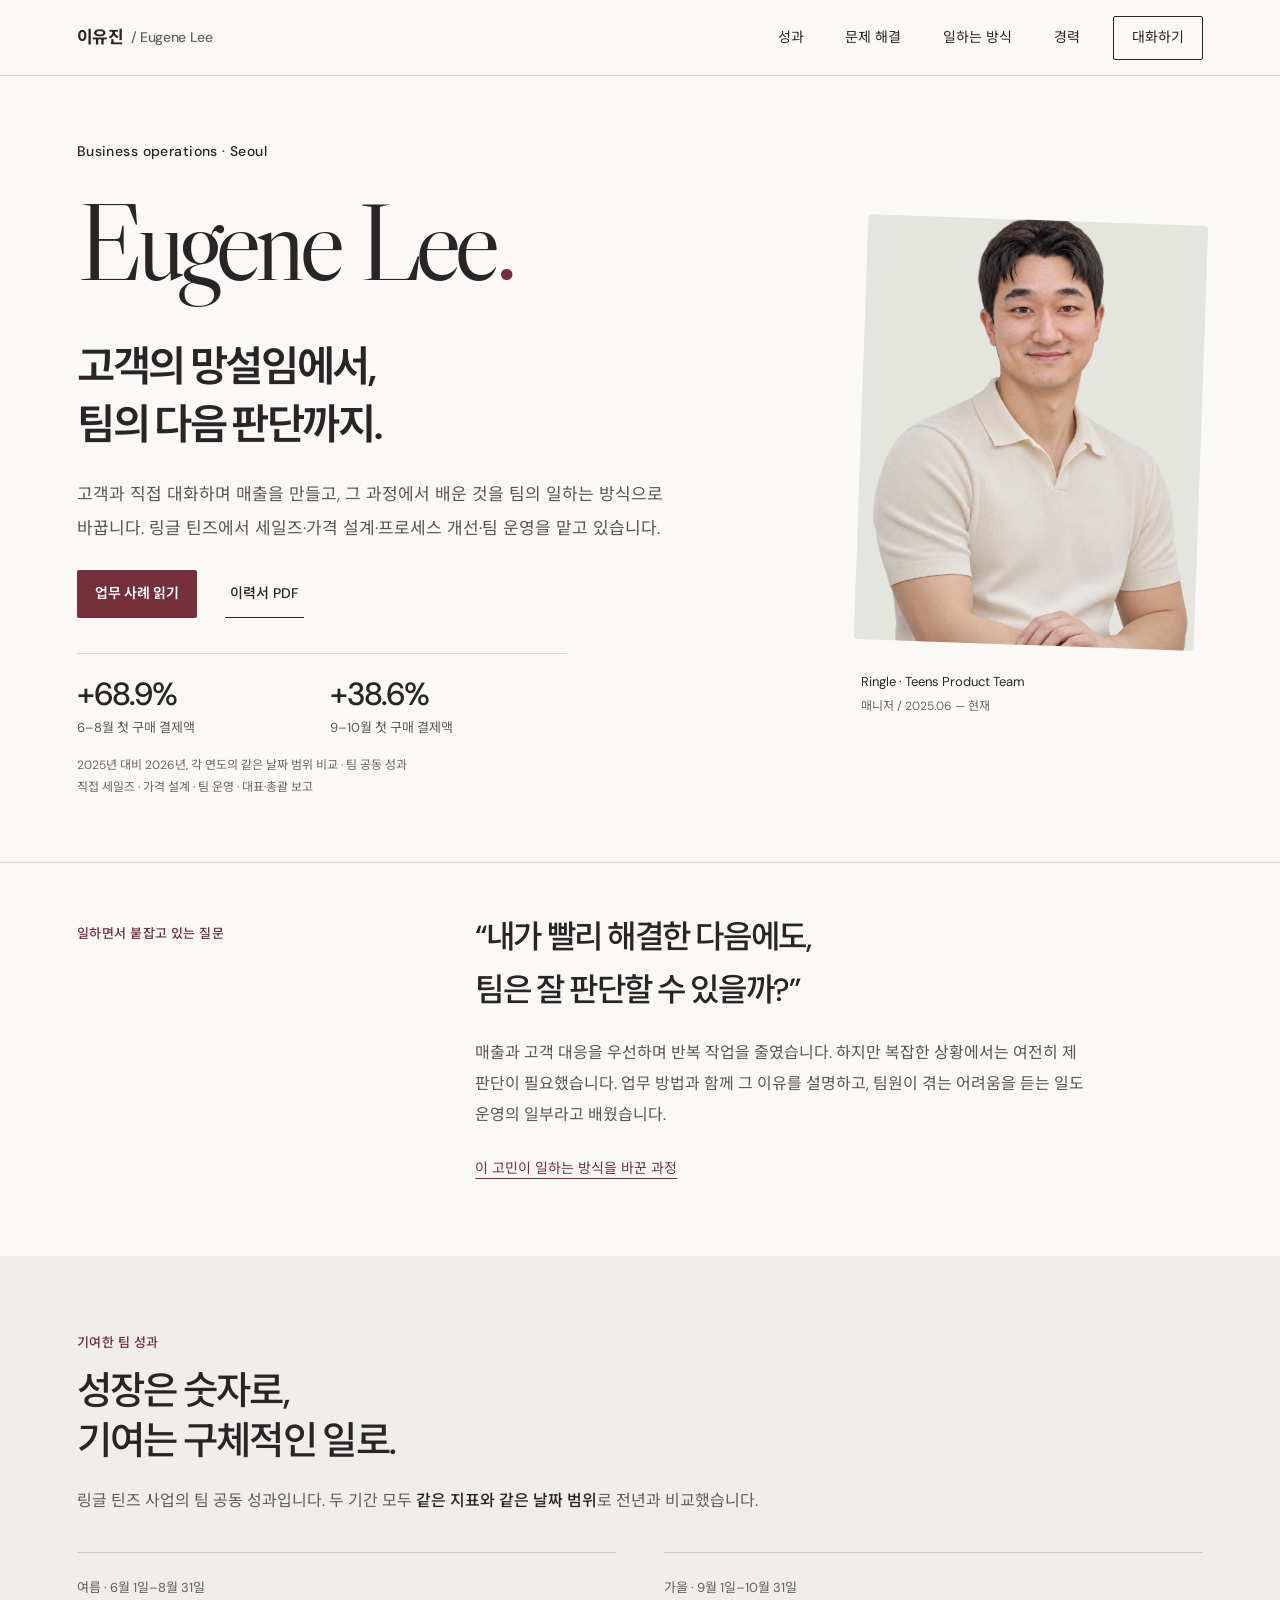
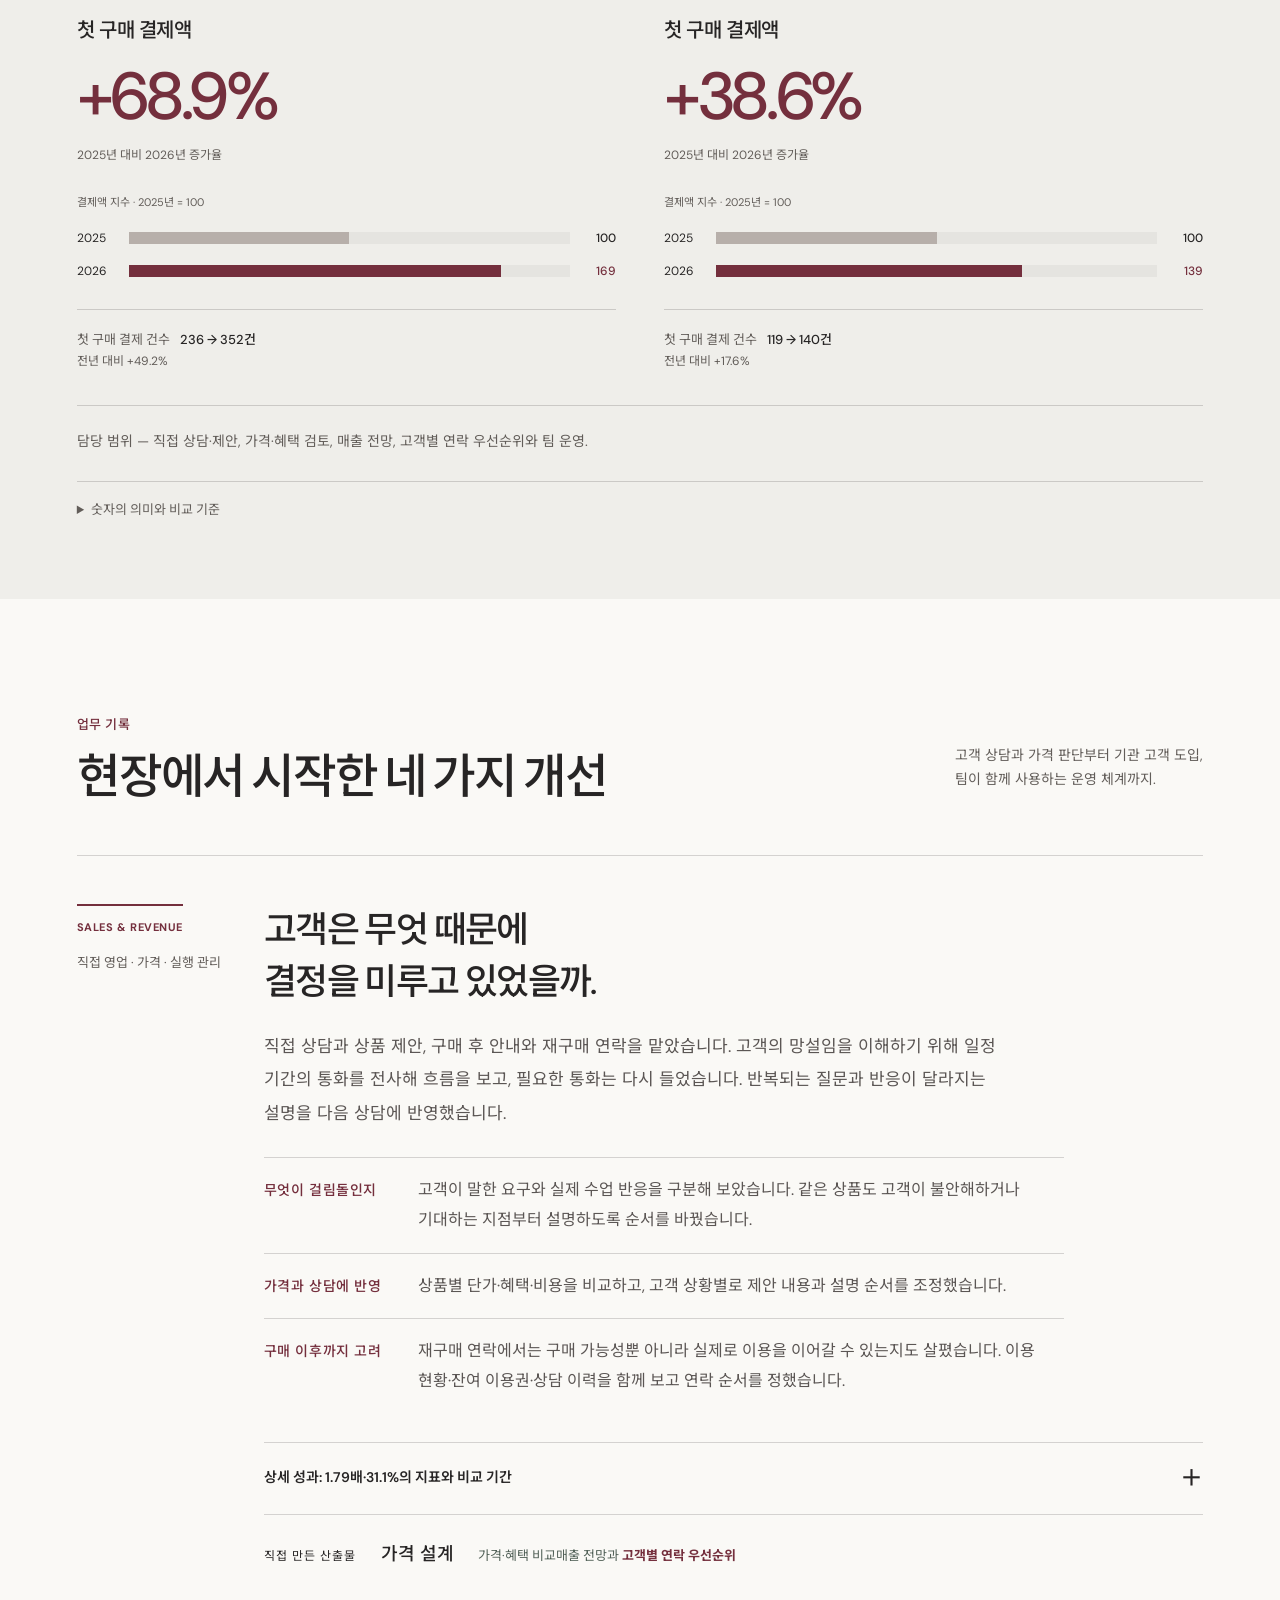
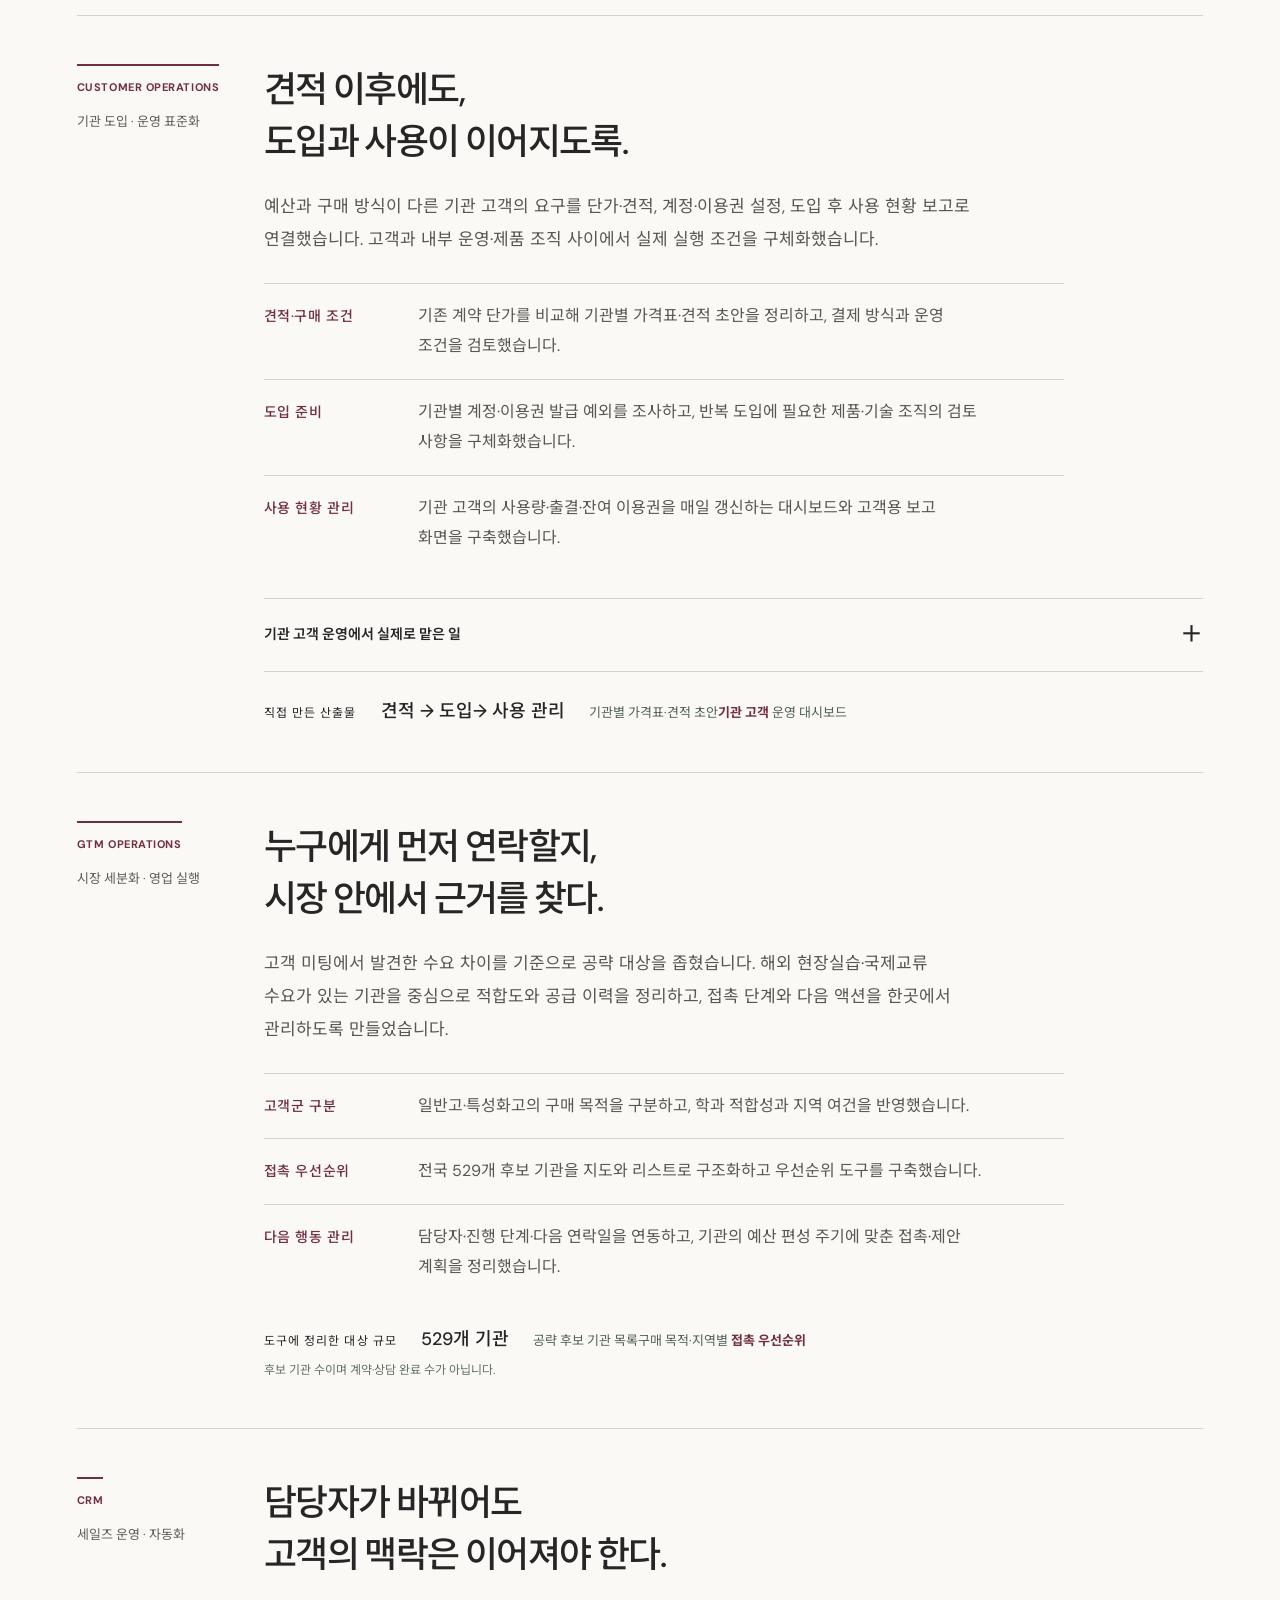
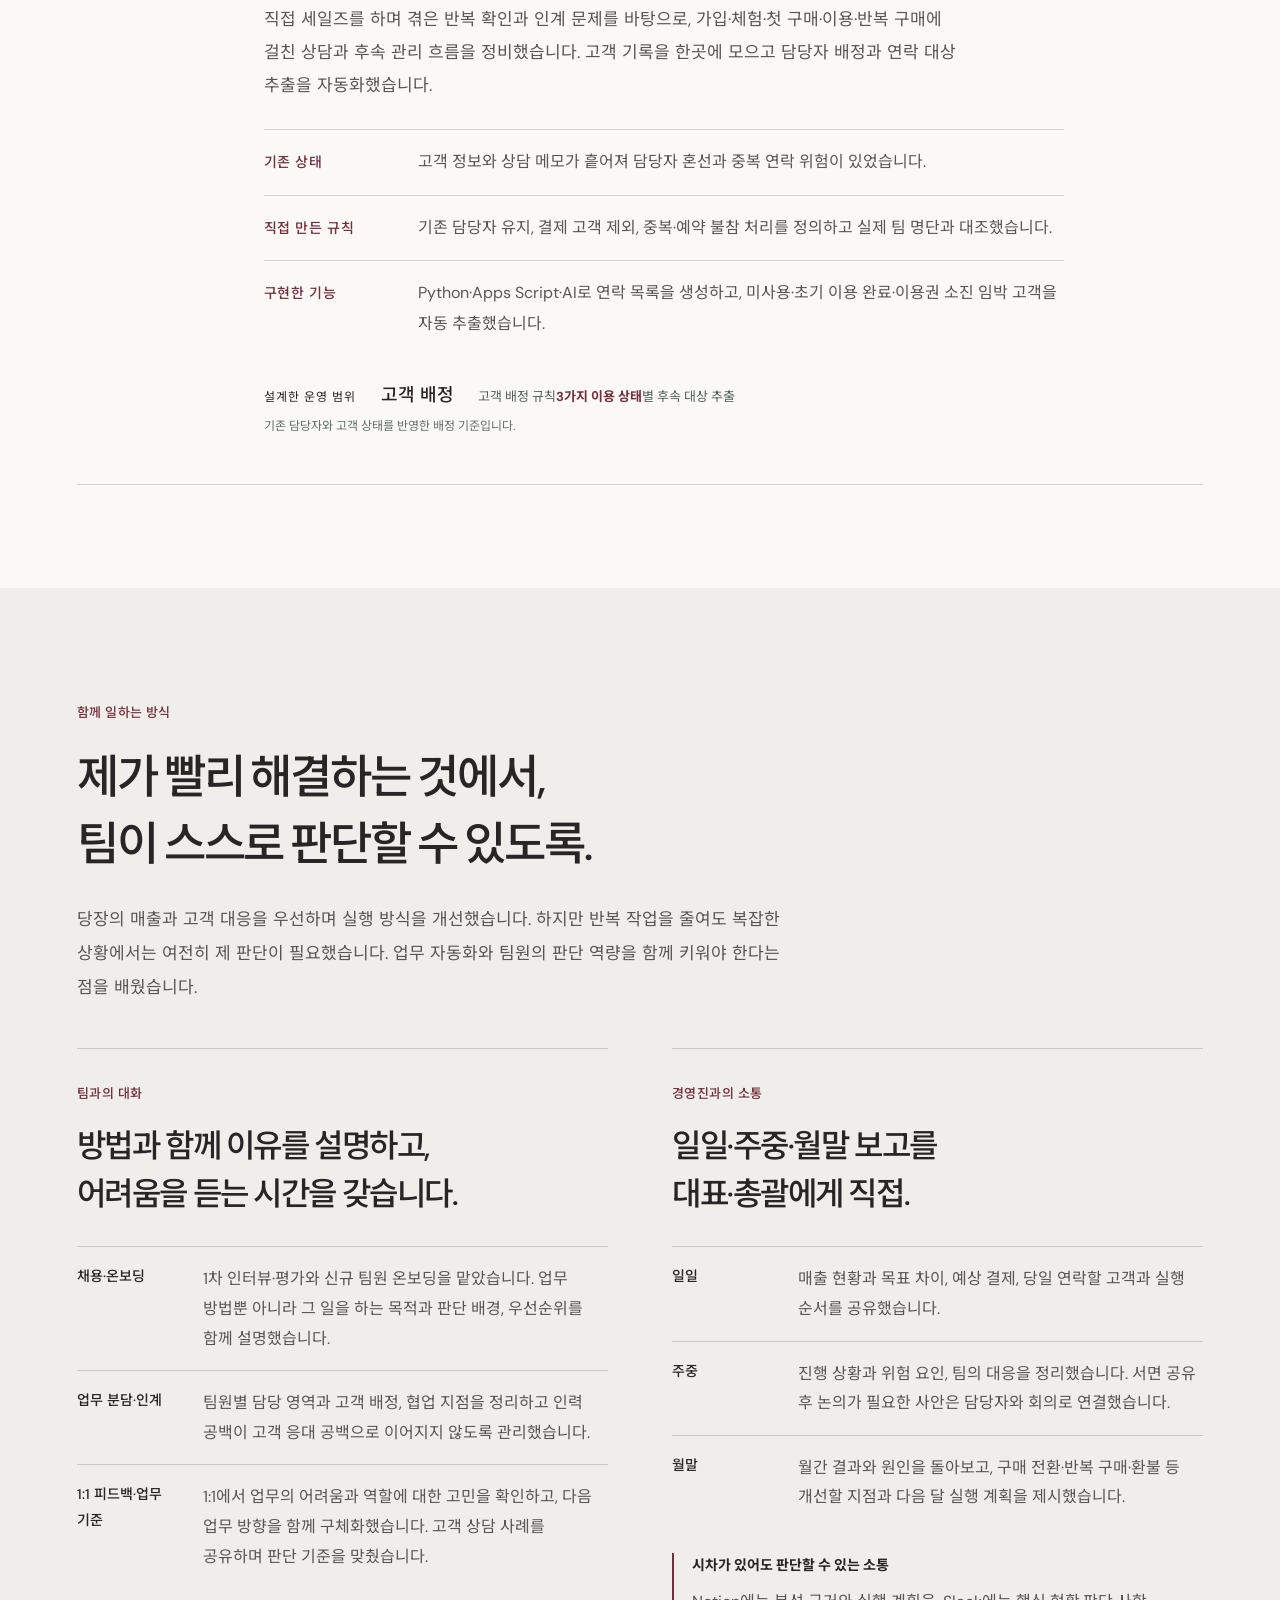
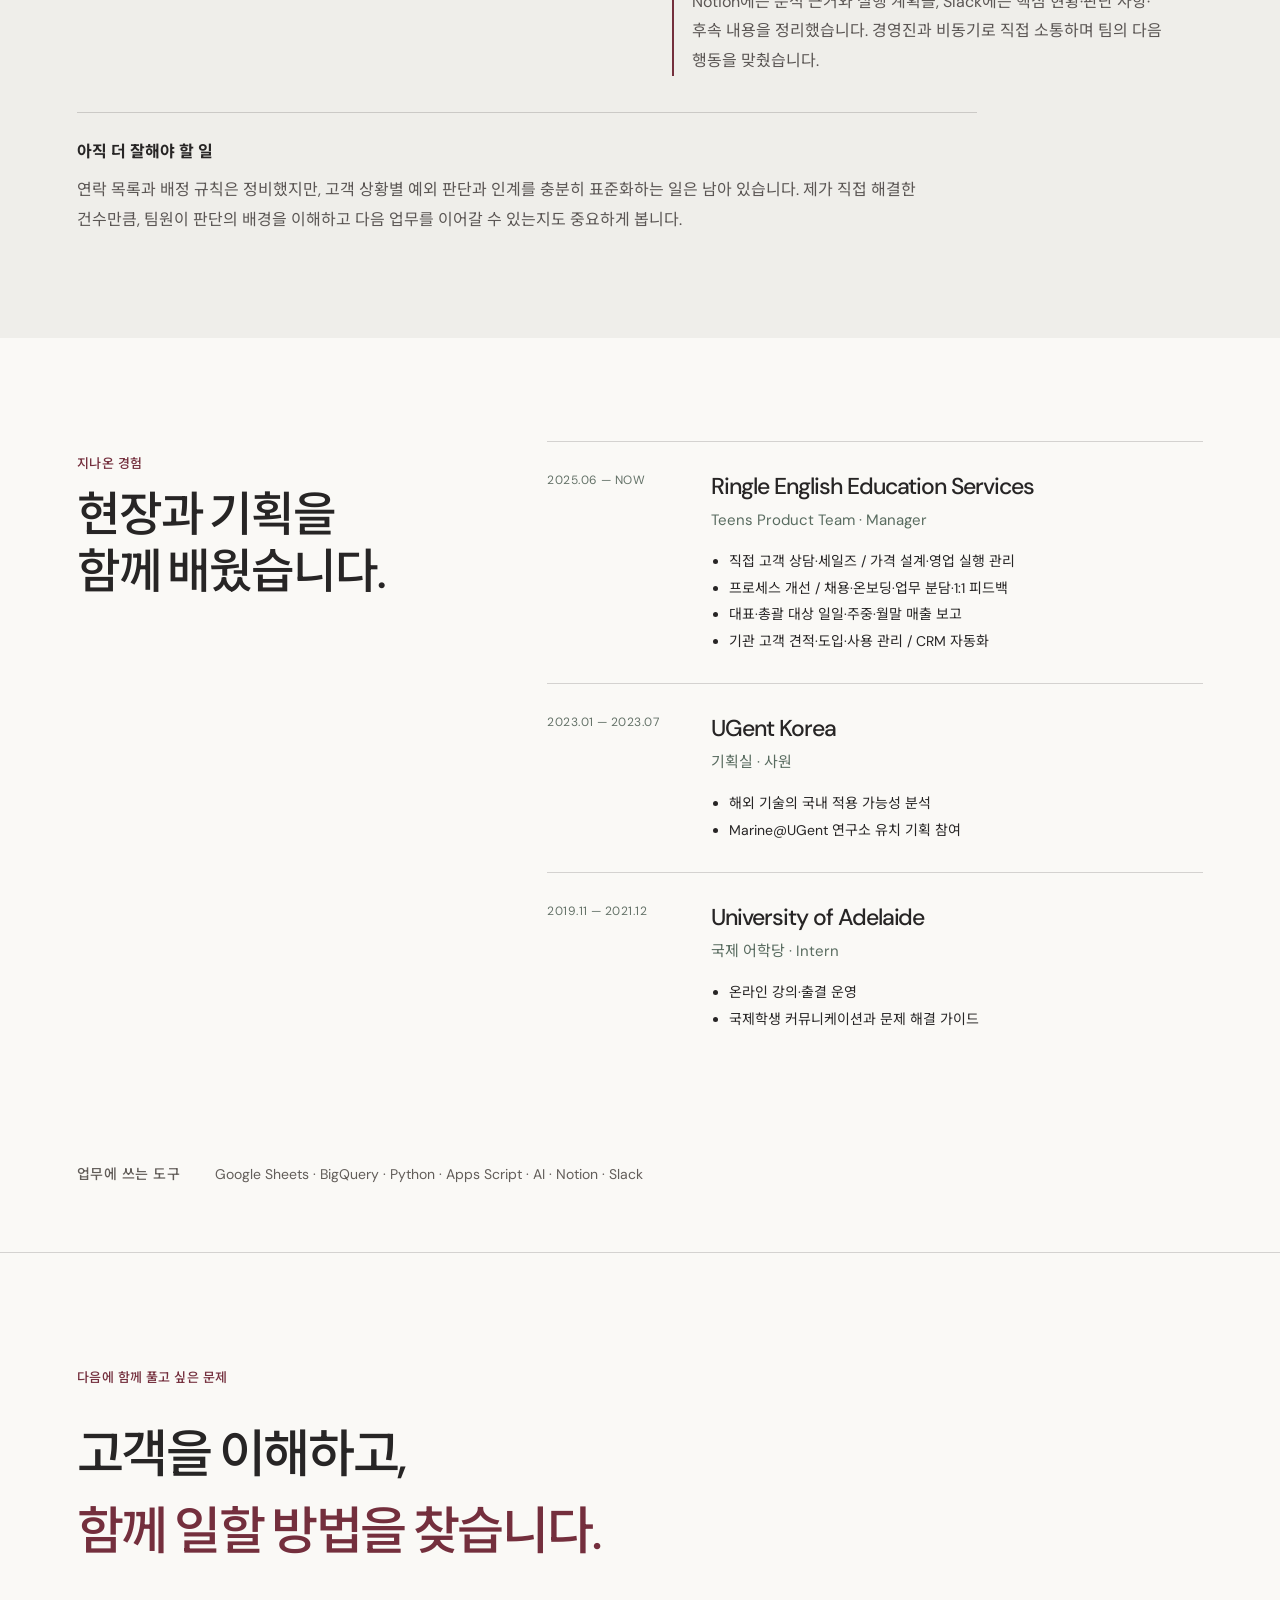
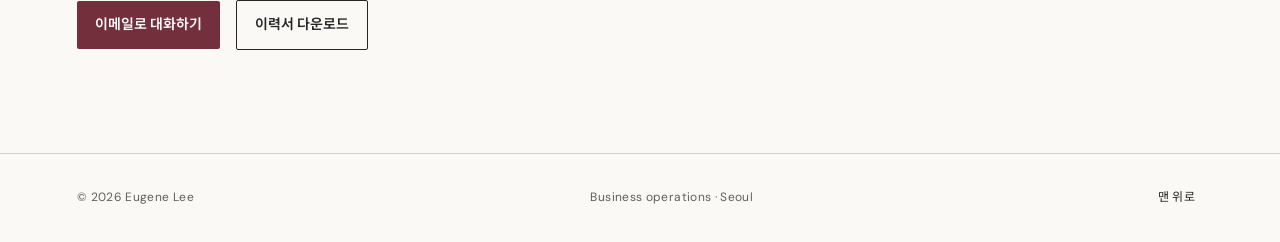
==== index.html @ 088fce21 "Publish Eugene Lee portfolio with editorial layout and verified career evidence" ====
<!doctype html>
<html lang="ko">
<head>
  <meta charset="utf-8">
  <meta name="viewport" content="width=device-width, initial-scale=1, viewport-fit=cover">
  <meta name="description" content="직접 세일즈부터 가격 설계, 프로세스 개선, 팀 운영, 경영진 보고까지 연결한 이유진의 Revenue & Business Operations 포트폴리오.">
  <meta name="theme-color" content="#faf9f6">
  <link rel="canonical" href="https://eugenelee-coder.github.io/">
  <link rel="icon" href="favicon.svg" type="image/svg+xml">
  <meta property="og:type" content="website">
  <meta property="og:title" content="이유진 — 고객의 망설임에서, 팀의 다음 판단까지">
  <meta property="og:description" content="직접 세일즈, 사업 운영, 팀의 판단 기준. 이유진의 성과와 일하는 방식을 기록합니다.">
  <meta property="og:url" content="https://eugenelee-coder.github.io/">
  <meta property="og:image" content="https://eugenelee-coder.github.io/assets/eugene-profile-casual.png">
  <meta name="twitter:card" content="summary_large_image">
  <title>이유진 | Revenue & Business Operations</title>
  <link rel="preconnect" href="https://fonts.googleapis.com">
  <link rel="preconnect" href="https://fonts.gstatic.com" crossorigin>
  <link href="https://fonts.googleapis.com/css2?family=DM+Sans:wght@400;500;600;700&family=Libre+Caslon+Display&family=Noto+Sans+KR:wght@400;500;600;700&display=swap" rel="stylesheet">
  <link rel="stylesheet" href="styles.css?v=8">
  <link rel="stylesheet" href="editorial.css?v=8">
</head>
<body>
  <a class="skip-link" href="#main-content">본문으로 바로가기</a>
  
  <header class="topbar">
    <div class="reading-progress" aria-hidden="true"></div>
    <a class="brand" href="#top" aria-label="처음으로">이유진 <span> / Eugene Lee</span></a>
    <button class="menu-toggle" type="button" aria-expanded="false" aria-controls="main-nav"><span>메뉴</span><span class="menu-icon" aria-hidden="true"></span></button>
    <nav id="main-nav" aria-label="주요 메뉴">
      <a href="#growth">성과</a>
      <a href="#work">문제 해결</a>
      <a href="#leadership">일하는 방식</a>
      <a href="#career">경력</a>
      <a class="nav-cta" href="#contact">대화하기</a>
    </nav>
  </header>

  <main id="main-content" tabindex="-1">
    <div id="top" aria-hidden="true"></div>
    <section class="hero reveal">
      <div class="hero-copy">
        <p class="eyebrow"><span></span> Business operations · Seoul</p>
        <p class="nameplate" aria-hidden="true">Eugene Lee<span>.</span></p>
        <h1>고객의 망설임에서,<br><em>팀의 다음 판단까지.</em></h1>
        <p class="hero-lede">고객과 직접 대화하며 매출을 만들고, 그 과정에서 배운 것을 팀의 일하는 방식으로 바꿉니다. 링글 틴즈에서 세일즈·가격 설계·프로세스 개선·팀 운영을 맡고 있습니다.</p>
        <div class="hero-actions">
          <a class="button primary" href="#work">업무 사례 읽기</a>
          <a class="button text" href="assets/Eugene-Lee-Revenue-Business-Operations.pdf?v=7" download>이력서 PDF</a>
        </div>
        <ul class="proof-strip" aria-label="전년 대비 팀의 첫 구매 결제액 증가율">
          <li><strong>+68.9%</strong><span>6–8월 첫 구매 결제액</span></li>
          <li><strong>+38.6%</strong><span>9–10월 첫 구매 결제액</span></li>
        </ul>
        <p class="growth-note">2025년 대비 2026년, 각 연도의 같은 날짜 범위 비교 · 팀 공동 성과<br>직접 세일즈 · 가격 설계 · 팀 운영 · 대표·총괄 보고</p>
      </div>
      <div class="portrait-wrap">
        <div class="portrait-field">
          
          <img src="assets/eugene-profile-casual.png" alt="아이보리 니트를 입고 편안하게 앉아 미소 짓는 이유진" width="1086" height="1448" decoding="async" fetchpriority="high">
        </div>
        <p class="portrait-label">Ringle · Teens Product Team<br><span>매니저 / 2025.06 — 현재</span></p>
        
      </div>
    </section>

    <section class="personal-note" aria-labelledby="note-title">
      <p class="section-kicker">일하면서 붙잡고 있는 질문</p>
      <div><h2 id="note-title">“내가 빨리 해결한 다음에도,<br>팀은 잘 판단할 수 있을까?”</h2>
      <p>매출과 고객 대응을 우선하며 반복 작업을 줄였습니다. 하지만 복잡한 상황에서는 여전히 제 판단이 필요했습니다. 업무 방법과 함께 그 이유를 설명하고, 팀원이 겪는 어려움을 듣는 일도 운영의 일부라고 배웠습니다.</p>
      <a href="#leadership">이 고민이 일하는 방식을 바꾼 과정</a></div>
    </section>

    <section id="growth" class="growth-band" aria-labelledby="growth-title">
      <div class="growth-content">
        <div class="growth-heading"><p class="section-kicker">기여한 팀 성과</p><h2 id="growth-title">성장은 숫자로,<br>기여는 구체적인 일로.</h2><p>링글 틴즈 사업의 팀 공동 성과입니다. 두 기간 모두 <b>같은 지표와 같은 날짜 범위</b>로 전년과 비교했습니다.</p></div>
        <div class="growth-comparisons">
          <article class="growth-panel" aria-labelledby="summer-title">
            <p class="period-label">여름 · 6월 1일–8월 31일</p><h3 id="summer-title">첫 구매 결제액</h3><strong class="growth-number">+68.9%</strong><p class="growth-context">2025년 대비 2026년 증가율</p>
            <figure class="comparison-chart" aria-label="첫 구매 결제액 비교. 2025년을 100으로 놓으면 2026년은 약 169입니다.">
              <figcaption>결제액 지수 · 2025년 = 100</figcaption>
              <div class="bar-row"><span>2025</span><div class="bar-track"><i style="--bar-size:50%"></i></div><b>100</b></div>
              <div class="bar-row current"><span>2026</span><div class="bar-track"><i style="--bar-size:84.4726%"></i></div><b>169</b></div>
            </figure>
            <p class="supporting-metric">첫 구매 결제 건수 <b>236 → 352건</b><span>전년 대비 +49.2%</span></p>
          </article>
          <article class="growth-panel" aria-labelledby="autumn-title">
            <p class="period-label">가을 · 9월 1일–10월 31일</p><h3 id="autumn-title">첫 구매 결제액</h3><strong class="growth-number">+38.6%</strong><p class="growth-context">2025년 대비 2026년 증가율</p>
            <figure class="comparison-chart" aria-label="첫 구매 결제액 비교. 2025년을 100으로 놓으면 2026년은 약 139입니다.">
              <figcaption>결제액 지수 · 2025년 = 100</figcaption>
              <div class="bar-row"><span>2025</span><div class="bar-track"><i style="--bar-size:50%"></i></div><b>100</b></div>
              <div class="bar-row current"><span>2026</span><div class="bar-track"><i style="--bar-size:69.3095%"></i></div><b>139</b></div>
            </figure>
            <p class="supporting-metric">첫 구매 결제 건수 <b>119 → 140건</b><span>전년 대비 +17.6%</span></p>
          </article>
        </div>
        <p class="contribution-caption">담당 범위 — 직접 상담·제안, 가격·혜택 검토, 매출 전망, 고객별 연락 우선순위와 팀 운영.</p>
        <details class="metric-basis"><summary>숫자의 의미와 비교 기준</summary><div class="basis-grid">
          <p><b>기간</b><br>여름: 2025.06.01–08.31과 2026.06.01–08.31, 각 92일.<br>가을: 2025.09.01–10.31과 2026.09.01–10.31, 각 61일. 두 해 모두 해당 날짜의 일별 기록을 합산했습니다.</p>
          <p><b>지표</b><br>첫 구매 결제액은 실적 시트의 ‘첫결제액’, 결제 건수는 ‘첫결제 건수’입니다. 결제액은 회계상 매출과 다르며, 건수는 고유 고객 수를 뜻하지 않습니다.</p>
          <p><b>계산과 표시</b><br>증가율 = (2026년 합계 ÷ 2025년 합계 − 1) × 100. 그래프는 각 기간의 2025년 결제액을 100으로 환산했습니다. 증가율은 소수점 첫째 자리, 지수는 정수로 반올림했습니다.</p>
          <p><b>출처와 기여 범위</b><br>2025·2026 성과시트의 일별 기록을 2026.11.17에 확인했습니다. 수치는 팀 공동 성과이며, 위 업무에 참여한 개인의 기여율이나 단독 인과 효과를 산출한 값은 아닙니다.</p>
        </div></details>
      </div>
    </section>

    <section id="work" class="case-section">
      <div class="section-head reveal">
        <div><p class="section-kicker">업무 기록</p><h2>현장에서 시작한 네 가지 개선</h2></div>
        <p>고객 상담과 가격 판단부터 기관 고객 도입,<br>팀이 함께 사용하는 운영 체계까지.</p>
      </div>

      <article class="case reveal" data-index="01">
        <div class="case-meta"><span>SALES & REVENUE</span><p>직접 영업 · 가격 · 실행 관리</p></div>
        <div class="case-body">
          <h3>고객은 무엇 때문에<br>결정을 미루고 있었을까.</h3>
          <p class="case-summary">직접 상담과 상품 제안, 구매 후 안내와 재구매 연락을 맡았습니다. 고객의 망설임을 이해하기 위해 일정 기간의 통화를 전사해 흐름을 보고, 필요한 통화는 다시 들었습니다. 반복되는 질문과 반응이 달라지는 설명을 다음 상담에 반영했습니다.</p>
          <div class="case-grid">
            <div><small>무엇이 걸림돌인지</small><p>고객이 말한 요구와 실제 수업 반응을 구분해 보았습니다. 같은 상품도 고객이 불안해하거나 기대하는 지점부터 설명하도록 순서를 바꿨습니다.</p></div>
            <div><small>가격과 상담에 반영</small><p>상품별 단가·혜택·비용을 비교하고, 고객 상황별로 제안 내용과 설명 순서를 조정했습니다.</p></div>
            <div><small>구매 이후까지 고려</small><p>재구매 연락에서는 구매 가능성뿐 아니라 실제로 이용을 이어갈 수 있는지도 살폈습니다. 이용 현황·잔여 이용권·상담 이력을 함께 보고 연락 순서를 정했습니다.</p></div>
          </div>
          <details class="case-detail sales-evidence" id="sales-detail"><summary>상세 성과: 1.79배·31.1%의 지표와 비교 기간 <span aria-hidden="true">＋</span></summary>
            <p class="detail-intro">위 대표 수치와 별개로, 당시 판매 일정을 따라 집계한 팀 성과입니다. 각각의 지표와 날짜를 구분해 읽어주세요.</p>
            <div class="detail-results">
              <article><p class="detail-label">첫 구매 결제액</p><strong class="detail-number">1.79배</strong><p class="detail-subtitle">전년 대비 +78.7%</p>
                <dl><div><dt>2025년</dt><dd>7월 1일–8월 31일</dd></div><div><dt>2026년</dt><dd>7월 3일–8월 31일</dd></div></dl>
                <p>2026년 7월 1–2일은 6월에 시작한 판매 기간에 포함되어, 이 비교에서는 제외했습니다.</p>
                <p class="personal-role"><b>제가 맡은 일</b>가격·상품 구성 검토, 고객 상담과 제안, 후속 연락, 매출 전망과 고객별 연락 우선순위 관리.</p>
              </article>
              <article><p class="detail-label">첫 구매 결제 건수</p><strong class="detail-number">+31.1%</strong><p class="detail-subtitle">61건 → 80건</p>
                <dl><div><dt>2025년</dt><dd>9월 1일–9월 30일</dd></div><div><dt>2026년</dt><dd>9월 1일–10월 1일</dd></div></dl>
                <p>2026년 9월에 시작한 판매 기간이 10월 1일까지 이어져, 그날의 첫 구매 16건을 포함했습니다.</p>
                <p class="personal-role"><b>제가 맡은 일</b>직접 상담·후속 연락, 고객별 구매 상황 확인, 상담 내용과 연락 순서 조정, 진행 상황 공유.</p>
              </article>
            </div>
            <p class="detail-note">1.79배는 전년 대비 약 78.7% 증가를 뜻합니다. 31.1%는 첫 구매 결제 건수의 증가율입니다. 두 수치 모두 팀 공동 성과이며, 개인의 단독 기여율을 뜻하지 않습니다.</p>
          </details>
        </div>
        <aside class="metric"><span>직접 만든 산출물</span><strong>가격 설계</strong><p>가격·혜택 비교<br>매출 전망과 <b>고객별 연락 우선순위</b></p></aside>
      </article>

      <article class="case reveal" data-index="02">
        <div class="case-meta"><span>CUSTOMER OPERATIONS</span><p>기관 도입 · 운영 표준화</p></div>
        <div class="case-body">
          <h3>견적 이후에도,<br>도입과 사용이 이어지도록.</h3>
          <p class="case-summary">예산과 구매 방식이 다른 기관 고객의 요구를 단가·견적, 계정·이용권 설정, 도입 후 사용 현황 보고로 연결했습니다. 고객과 내부 운영·제품 조직 사이에서 실제 실행 조건을 구체화했습니다.</p>
          <div class="case-grid">
            <div><small>견적·구매 조건</small><p>기존 계약 단가를 비교해 기관별 가격표·견적 초안을 정리하고, 결제 방식과 운영 조건을 검토했습니다.</p></div>
            <div><small>도입 준비</small><p>기관별 계정·이용권 발급 예외를 조사하고, 반복 도입에 필요한 제품·기술 조직의 검토 사항을 구체화했습니다.</p></div>
            <div><small>사용 현황 관리</small><p>기관 고객의 사용량·출결·잔여 이용권을 매일 갱신하는 대시보드와 고객용 보고 화면을 구축했습니다.</p></div>
          </div>
          <details class="case-detail"><summary>기관 고객 운영에서 실제로 맡은 일 <span aria-hidden="true">＋</span></summary>
            <ol class="lifecycle">
              <li><b>요구 발견</b><span>기관의 사용 목적·예산·일정 파악, 고객군별 제안 방향 구체화</span></li>
              <li><b>견적·조건 설계</b><span>인원과 사용량을 반영한 단가표·견적안, 구매 방식과 운영 조건 검토</span></li>
              <li><b>도입 준비</b><span>계정·이용권 발급 예외 조사, 제품·기술 조직과 검토할 요청사항 정리</span></li>
              <li><b>사용 현황 관리</b><span>사용량·출결·잔여 이용권 추적, 담당자용 보고 대시보드 구축</span></li>
              <li><b>확장 준비</b><span>과거 추가 구매 사례와 운영 리포트를 다음 제안의 기준으로 정리</span></li>
            </ol>
            <p class="detail-note">교육기관 대상 B2G 운영 경험입니다. 구매 담당자·실제 사용자·내부 운영 및 제품 조직이 필요한 정보를 각각 확인할 수 있도록 정리했습니다.</p>
          </details>
        </div>
        <aside class="metric"><span>직접 만든 산출물</span><strong>견적 → 도입<br>→ 사용 관리</strong><p>기관별 가격표·견적 초안<br><b>기관 고객</b> 운영 대시보드</p></aside>
      </article>

      <article class="case reveal" data-index="03">
        <div class="case-meta"><span>GTM OPERATIONS</span><p>시장 세분화 · 영업 실행</p></div>
        <div class="case-body">
          <h3>누구에게 먼저 연락할지,<br>시장 안에서 근거를 찾다.</h3>
          <p class="case-summary">고객 미팅에서 발견한 수요 차이를 기준으로 공략 대상을 좁혔습니다. 해외 현장실습·국제교류 수요가 있는 기관을 중심으로 적합도와 공급 이력을 정리하고, 접촉 단계와 다음 액션을 한곳에서 관리하도록 만들었습니다.</p>
          <div class="case-grid">
            <div><small>고객군 구분</small><p>일반고·특성화고의 구매 목적을 구분하고, 학과 적합성과 지역 여건을 반영했습니다.</p></div>
            <div><small>접촉 우선순위</small><p>전국 529개 후보 기관을 지도와 리스트로 구조화하고 우선순위 도구를 구축했습니다.</p></div>
            <div><small>다음 행동 관리</small><p>담당자·진행 단계·다음 연락일을 연동하고, 기관의 예산 편성 주기에 맞춘 접촉·제안 계획을 정리했습니다.</p></div>
          </div>
        </div>
        <aside class="metric"><span>도구에 정리한 대상 규모</span><strong>529개 기관</strong><p>공략 후보 기관 목록<br>구매 목적·지역별 <b>접촉 우선순위</b></p><small>후보 기관 수이며 계약·상담 완료 수가 아닙니다.</small></aside>
      </article>

      <article class="case reveal" data-index="04">
        <div class="case-meta"><span>CRM</span><p>세일즈 운영 · 자동화</p></div>
        <div class="case-body">
          <h3>담당자가 바뀌어도<br>고객의 맥락은 이어져야 한다.</h3>
          <p class="case-summary">직접 세일즈를 하며 겪은 반복 확인과 인계 문제를 바탕으로, 가입·체험·첫 구매·이용·반복 구매에 걸친 상담과 후속 관리 흐름을 정비했습니다. 고객 기록을 한곳에 모으고 담당자 배정과 연락 대상 추출을 자동화했습니다.</p>
          <div class="case-grid">
            <div><small>기존 상태</small><p>고객 정보와 상담 메모가 흩어져 담당자 혼선과 중복 연락 위험이 있었습니다.</p></div>
            <div><small>직접 만든 규칙</small><p>기존 담당자 유지, 결제 고객 제외, 중복·예약 불참 처리를 정의하고 실제 팀 명단과 대조했습니다.</p></div>
            <div><small>구현한 기능</small><p>Python·Apps Script·AI로 연락 목록을 생성하고, 미사용·초기 이용 완료·이용권 소진 임박 고객을 자동 추출했습니다.</p></div>
          </div>
        </div>
        <aside class="metric"><span>설계한 운영 범위</span><strong>고객 배정</strong><p>고객 배정 규칙<br><b>3가지 이용 상태</b>별 후속 대상 추출</p><small>기존 담당자와 고객 상태를 반영한 배정 기준입니다.</small></aside>
      </article>
    </section>

    <section id="leadership" class="leadership reveal" aria-labelledby="leadership-title">
      <div class="leadership-inner">
        <p class="section-kicker">함께 일하는 방식</p>
        <h2 id="leadership-title">제가 빨리 해결하는 것에서,<br>팀이 스스로 판단할 수 있도록.</h2>
        <p class="leadership-lede">당장의 매출과 고객 대응을 우선하며 실행 방식을 개선했습니다. 하지만 반복 작업을 줄여도 복잡한 상황에서는 여전히 제 판단이 필요했습니다. 업무 자동화와 팀원의 판단 역량을 함께 키워야 한다는 점을 배웠습니다.</p>
        <div class="leadership-grid">
          <article><p class="section-kicker">팀과의 대화</p><h3>방법과 함께 이유를 설명하고,<br>어려움을 듣는 시간을 갖습니다.</h3>
            <ul><li><b>채용·온보딩</b><span>1차 인터뷰·평가와 신규 팀원 온보딩을 맡았습니다. 업무 방법뿐 아니라 그 일을 하는 목적과 판단 배경, 우선순위를 함께 설명했습니다.</span></li><li><b>업무 분담·인계</b><span>팀원별 담당 영역과 고객 배정, 협업 지점을 정리하고 인력 공백이 고객 응대 공백으로 이어지지 않도록 관리했습니다.</span></li><li><b>1:1 피드백·업무 기준</b><span>1:1에서 업무의 어려움과 역할에 대한 고민을 확인하고, 다음 업무 방향을 함께 구체화했습니다. 고객 상담 사례를 공유하며 판단 기준을 맞췄습니다.</span></li></ul>
          </article>
          <article><p class="section-kicker">경영진과의 소통</p><h3>일일·주중·월말 보고를<br>대표·총괄에게 직접.</h3>
            <ul><li><b>일일</b><span>매출 현황과 목표 차이, 예상 결제, 당일 연락할 고객과 실행 순서를 공유했습니다.</span></li><li><b>주중</b><span>진행 상황과 위험 요인, 팀의 대응을 정리했습니다. 서면 공유 후 논의가 필요한 사안은 담당자와 회의로 연결했습니다.</span></li><li><b>월말</b><span>월간 결과와 원인을 돌아보고, 구매 전환·반복 구매·환불 등 개선할 지점과 다음 달 실행 계획을 제시했습니다.</span></li></ul>
            <p class="async-note"><b>시차가 있어도 판단할 수 있는 소통</b>Notion에는 분석 근거와 실행 계획을, Slack에는 핵심 현황·판단 사항·후속 내용을 정리했습니다. 경영진과 비동기로 직접 소통하며 팀의 다음 행동을 맞췄습니다.</p>
          </article>
        </div>
        <p class="reflection-note"><b>아직 더 잘해야 할 일</b>연락 목록과 배정 규칙은 정비했지만, 고객 상황별 예외 판단과 인계를 충분히 표준화하는 일은 남아 있습니다. 제가 직접 해결한 건수만큼, 팀원이 판단의 배경을 이해하고 다음 업무를 이어갈 수 있는지도 중요하게 봅니다.</p>
      </div>
    </section>

    <section id="career" class="career reveal">
      <div class="career-title"><p class="section-kicker">지나온 경험</p><h2>현장과 기획을<br>함께 배웠습니다.</h2></div>
      <div class="timeline">
        <article><time>2025.06 — NOW</time><div><h3>Ringle English Education Services</h3><p>Teens Product Team · Manager</p><ul><li>직접 고객 상담·세일즈 / 가격 설계·영업 실행 관리</li><li>프로세스 개선 / 채용·온보딩·업무 분담·1:1 피드백</li><li>대표·총괄 대상 일일·주중·월말 매출 보고</li><li>기관 고객 견적·도입·사용 관리 / CRM 자동화</li></ul></div></article>
        <article><time>2023.01 — 2023.07</time><div><h3>UGent Korea</h3><p>기획실 · 사원</p><ul><li>해외 기술의 국내 적용 가능성 분석</li><li>Marine@UGent 연구소 유치 기획 참여</li></ul></div></article>
        <article><time>2019.11 — 2021.12</time><div><h3>University of Adelaide</h3><p>국제 어학당 · Intern</p><ul><li>온라인 강의·출결 운영</li><li>국제학생 커뮤니케이션과 문제 해결 가이드</li></ul></div></article>
      </div>
    </section>

    <section class="tools-note"><p class="section-kicker">업무에 쓰는 도구</p><p>Google Sheets · BigQuery · Python · Apps Script · AI · Notion · Slack</p></section>

    <section id="contact" class="contact reveal">
      <p class="section-kicker">다음에 함께 풀고 싶은 문제</p>
      <h2>고객을 이해하고,<br><em>함께 일할 방법을 찾습니다.</em></h2>
      <div class="contact-actions"><a class="button light" href="mailto:zrayonk@gmail.com">이메일로 대화하기</a><a class="button outline" href="assets/Eugene-Lee-Revenue-Business-Operations.pdf?v=7" download>이력서 다운로드</a></div>
    </section>
  </main>

  <footer><span>© 2026 Eugene Lee</span><span>Business operations · Seoul</span><a href="#top">맨 위로</a></footer>
  <script src="script.js?v=8"></script>
</body>
</html>
---- styles.css ----
:root {
  --ink:#152820; --green:#173e31; --lime:#d6f85f; --paper:#f4f1e8;
  --sand:#e8e2d4; --orange:#d44c2f; --line:rgba(21,40,32,.18);
  --sans:"DM Sans","Noto Sans KR",-apple-system,BlinkMacSystemFont,"Apple SD Gothic Neo","Malgun Gothic",sans-serif;
  --gutter:clamp(20px,5vw,84px); --header:76px; --section:clamp(64px,8vw,120px);
}
*,*::before,*::after{box-sizing:border-box}
html{scroll-behavior:smooth;scroll-padding-top:calc(var(--header) + 22px);-webkit-text-size-adjust:100%;text-size-adjust:100%}
body{margin:0;background:var(--paper);color:var(--ink);font-family:var(--sans);line-height:1.7;overflow-wrap:break-word}
button,a,summary{-webkit-tap-highlight-color:transparent;touch-action:manipulation}
button{font:inherit;color:inherit;cursor:pointer}
a{color:inherit}button,a,summary{outline-offset:5px}
:focus-visible{outline:2px solid currentColor}
img{display:block;max-width:100%;height:auto}
h1,h2,h3,blockquote{letter-spacing:-.045em;word-break:keep-all;overflow-wrap:anywhere}
p,li{word-break:keep-all;overflow-wrap:anywhere}
main:focus{outline:none}main>*{min-width:0}
.skip-link{position:fixed;top:8px;left:12px;padding:12px 20px;z-index:100;background:var(--ink);color:#fff;transform:translateY(-150%)}
.skip-link:focus{transform:none}
.noise{position:fixed;inset:0;pointer-events:none;z-index:10;opacity:.06;background-image:url("data:image/svg+xml,%3Csvg viewBox='0 0 160 160' xmlns='http://www.w3.org/2000/svg'%3E%3Cfilter id='n'%3E%3CfeTurbulence type='fractalNoise' baseFrequency='.8' numOctaves='2' stitchTiles='stitch'/%3E%3C/filter%3E%3Crect width='100%25' height='100%25' filter='url(%23n)' opacity='.15'/%3E%3C/svg%3E")}
.topbar{position:sticky;top:0;z-index:30;min-height:var(--header);padding:10px max(var(--gutter),env(safe-area-inset-right)) 10px max(var(--gutter),env(safe-area-inset-left));display:flex;align-items:center;justify-content:space-between;gap:20px;background:var(--paper);border-bottom:1px solid var(--line)}
.reading-progress{position:absolute;bottom:-1px;left:0;right:0;height:2px;background:var(--green);transform:scaleX(0);transform-origin:left;pointer-events:none}
.brand{display:inline-flex;align-items:center;min-height:44px;gap:7px;font-weight:700;letter-spacing:.07em;text-decoration:none;white-space:nowrap}
.brand span{color:#67776d;font-weight:500}
.topbar nav{display:flex;gap:clamp(8px,2vw,28px);align-items:center}
.topbar nav a{min-height:44px;display:flex;align-items:center;padding:8px;font-size:14px;text-decoration:none;white-space:nowrap;border-radius:4px}
.topbar nav a[aria-current="location"]{text-decoration:underline;text-underline-offset:6px}
.topbar nav .nav-cta{border:1px solid var(--ink);border-radius:999px;padding:8px 18px}
.menu-toggle{display:none}
.hero{display:grid;grid-template-columns:minmax(0,1.2fr) minmax(0,.85fr);gap:clamp(32px,5vw,76px);padding:clamp(42px,6vw,80px) var(--gutter) 0;align-items:end;max-width:1600px;margin:auto}
.hero-copy{padding-bottom:44px;min-width:0}.eyebrow,.section-kicker{font-size:12px;font-weight:700;letter-spacing:.14em;line-height:1.6}
.eyebrow{display:flex;align-items:center;gap:10px}.eyebrow>span{width:24px;height:2px;background:var(--orange);flex:none}
h1{font-size:clamp(38px,4.4vw,70px);line-height:1.16;margin:24px 0 28px;font-weight:700}
h1 em,.contact em{font-style:normal;color:var(--green);position:relative;z-index:1}
h1 em:after{content:"";position:absolute;left:-.02em;right:-.02em;bottom:.03em;height:.16em;background:var(--lime);z-index:-1}
.hero-lede{font-size:clamp(16px,1.4vw,21px);max-width:42em;color:#4f5d56;line-height:1.85}
.hero-actions,.contact-actions{display:flex;gap:16px;align-items:center;margin-top:30px;flex-wrap:wrap}
.button{display:inline-flex;align-items:center;justify-content:space-between;gap:24px;min-height:50px;padding:13px 20px;border-radius:4px;text-decoration:none;font-weight:600;font-size:15px;transition:transform .2s,background-color .2s,box-shadow .2s}
.button span{transition:transform .2s}.button:active{transform:scale(.98)}
.button.primary{background:var(--ink);color:#fff}.button.text{border-bottom:1px solid var(--ink);border-radius:0;padding-inline:5px}
.proof-strip{list-style:none;margin:38px 0 0;padding:23px 0 0;border-top:1px solid var(--line);display:grid;grid-template-columns:repeat(2,minmax(0,1fr));gap:16px}
.proof-strip li{display:flex;flex-direction:column;gap:4px;min-width:0}.proof-strip strong{font-size:clamp(24px,2.2vw,34px);line-height:1.25;letter-spacing:-.035em;white-space:nowrap}.proof-strip span{font-size:12px;line-height:1.6;color:#57665c}
.growth-note{font-size:12px;color:#637167;line-height:1.8;margin:16px 0 0}
.portrait-wrap{width:100%;max-width:530px;position:relative;justify-self:center;min-width:0}
.portrait-field{position:relative;width:100%;padding-top:130%;background:#dce3d4;border-radius:50% 50% 6px 6px;overflow:hidden;isolation:isolate}
@supports(aspect-ratio:1){.portrait-field{aspect-ratio:10/13;padding-top:0}}
.portrait-field:before{content:"";position:absolute;width:80%;aspect-ratio:1;border-radius:50%;background:#c5d0ba;left:-30%;top:14%;z-index:-1}
.portrait-field img{position:absolute;z-index:2;width:100%;height:auto;left:0;bottom:0}
.orbit{position:absolute;border:1px solid rgba(23,62,49,.13);border-radius:50%;pointer-events:none}.orbit.one{width:90%;height:67%;right:-38%;top:5%}.orbit.two{width:65%;height:48%;right:-24%;top:17%}
.status-card{position:absolute;left:-16px;bottom:38px;z-index:3;background:#fff;padding:12px 16px;box-shadow:0 8px 28px rgba(0,0,0,.08);display:grid;grid-template-columns:8px minmax(0,1fr);gap:0 9px;max-width:calc(100% - 20px);border-radius:3px}
.status-card i{width:7px;height:7px;border-radius:50%;background:#258951;grid-row:1/3;align-self:center}.status-card span{font-size:11px;color:#667267}.status-card strong{font-size:12px;line-height:1.5}
.portrait-caption{font-size:10px;letter-spacing:.12em;position:absolute;right:10px;bottom:7px;z-index:4;color:var(--green);margin:0}
.growth-band{background:var(--ink);color:#fff;padding:56px var(--gutter)}
 .growth-content{max-width:1280px;margin:auto}
.growth-band .section-kicker{color:var(--lime)}.growth-heading{max-width:780px;margin-bottom:40px}.growth-heading h2{font-size:clamp(29px,3.6vw,48px);line-height:1.3;margin:14px 0 20px}.growth-heading>p:last-child{color:#c2cfc7;font-size:16px;line-height:1.8}.growth-heading b{color:#fff;font-weight:500}
.growth-comparisons{display:grid;grid-template-columns:repeat(2,minmax(0,1fr));gap:48px}.growth-panel{border-top:1px solid #ffffff40;padding-top:24px;min-width:0}.period-label{color:#c2cfc7;font-size:13px;margin:0 0 14px}.growth-panel h3{font-size:20px;font-weight:500;letter-spacing:-.02em;margin:0 0 12px}.growth-number{font-size:clamp(46px,5.2vw,72px);letter-spacing:-.05em;color:var(--lime);line-height:1.15;white-space:nowrap}.growth-context{font-size:12px;color:#c2cfc7;margin:9px 0 28px}
.comparison-chart{margin:0}.comparison-chart figcaption{font-size:11px;color:#c2cfc7;margin-bottom:16px}.bar-row{display:grid;grid-template-columns:40px minmax(0,1fr) 34px;align-items:center;gap:12px;font-size:12px;margin:13px 0}.bar-track{height:12px;background:#ffffff0c}.bar-track i{display:block;width:var(--bar-size);height:100%;background:#8a9d90}.bar-row.current .bar-track i{background:var(--lime)}.bar-row b{text-align:right;font-weight:500}.bar-row.current b{color:var(--lime)}
.supporting-metric{margin:27px 0 0;padding-top:18px;border-top:1px solid #ffffff20;font-size:13px;color:#c2cfc7;line-height:1.8}.supporting-metric b{color:#fff;font-weight:500;margin-left:7px;white-space:nowrap}.supporting-metric span{display:block;font-size:12px}
.contribution-block{margin-top:45px;padding:28px 0 0;border-top:1px solid #ffffff40}.contribution-grid{display:grid;grid-template-columns:repeat(2,minmax(0,1fr));gap:24px 48px}.contribution-grid h3{font-size:17px;margin:12px 0;font-weight:500;letter-spacing:-.02em}.contribution-grid p{font-size:14px;color:#c2cfc7;line-height:1.8;margin:0}
.role-link{display:inline-flex;align-items:center;gap:18px;min-height:48px;margin-top:22px;color:var(--lime);font-size:13px;text-decoration:underline;text-underline-offset:5px}
.metric-basis{margin:28px 0 0;font-size:12px;color:#c2cfc7;border-top:1px solid #ffffff30;padding-top:5px}.metric-basis summary{cursor:pointer;min-height:48px;padding:12px 0}.metric-basis p{line-height:1.9;margin:10px 0}.metric-basis b{color:white;font-weight:500}.basis-grid{display:grid;grid-template-columns:repeat(2,minmax(0,1fr));gap:4px 40px;padding-bottom:10px}
.manifesto{background:var(--ink);color:#fff;padding:var(--section) var(--gutter);text-align:center;border-top:1px solid #ffffff20}.manifesto .section-kicker{color:var(--lime)}
blockquote{font-size:clamp(30px,4.5vw,64px);line-height:1.3;margin:35px auto 48px;font-weight:500;max-width:1100px}blockquote mark{background:none;color:var(--lime)}
.work-loop{border-top:1px solid #ffffff30;padding-top:28px;display:flex;justify-content:center;gap:18px;flex-wrap:wrap;font-size:13px;color:#cbd4cf}.work-loop b{color:var(--lime)}
.case-section{padding:var(--section) var(--gutter);max-width:1600px;margin:auto}.section-head{display:flex;justify-content:space-between;align-items:end;gap:30px;margin-bottom:50px}
.section-head h2,.career h2{font-size:clamp(34px,4.5vw,64px);line-height:1.2;margin:13px 0 0}.section-head>p{color:#5d6b62;font-size:15px}
.case{position:relative;display:grid;grid-template-columns:135px minmax(0,1fr) 190px;gap:clamp(22px,3vw,44px);padding:54px 0;border-top:1px solid var(--line)}.case:last-child{border-bottom:1px solid var(--line)}.case>*{min-width:0}
.case:before{content:attr(data-index);position:absolute;right:0;top:8px;font-size:64px;font-weight:700;color:rgba(21,40,32,.05);pointer-events:none}
.case-meta span{display:inline-block;background:var(--lime);padding:5px 9px;font-size:10px;font-weight:700;letter-spacing:.08em;line-height:1.7}.case-meta p{font-size:13px;line-height:1.6}
.case-body h3{font-size:clamp(27px,2.7vw,42px);line-height:1.3;margin:0 0 22px}.case-summary{font-size:17px;color:#526158;line-height:1.85;margin:0;max-width:770px}
.case-grid{display:grid;grid-template-columns:repeat(3,minmax(0,1fr));gap:24px;margin-top:30px}.case-grid small{font-size:11px;letter-spacing:.04em;font-weight:700;color:var(--orange)}.case-grid p{font-size:14px;line-height:1.8;margin:6px 0 0}
.metric{align-self:center;border-left:1px solid var(--line);padding-left:24px}.metric>span{font-size:10px;letter-spacing:.09em}.metric strong{display:block;font-size:30px;line-height:1.3;margin:12px 0}.metric p{font-size:14px;color:#526158}.metric b{color:var(--orange)}.metric>small{font-size:12px;color:#637167;display:block;line-height:1.7}
.case-detail{border-top:1px solid var(--line);border-bottom:1px solid var(--line);margin-top:28px}.case-detail summary{display:flex;justify-content:space-between;align-items:center;gap:16px;cursor:pointer;min-height:54px;padding:16px 0;font-size:14px;font-weight:600;list-style:none}.case-detail summary::-webkit-details-marker{display:none}.case-detail summary span{transition:transform .2s;font-size:23px;flex:none}.case-detail[open] summary span{transform:rotate(45deg)}
details[open]>:not(summary){animation:detail-in .25s ease-out}@keyframes detail-in{from{opacity:.45;transform:translateY(-5px)}to{opacity:1;transform:none}}
.lifecycle{list-style:none;counter-reset:steps;margin:0;padding:4px 0 18px}.lifecycle li{counter-increment:steps;display:grid;grid-template-columns:25px 100px minmax(0,1fr);gap:10px;border-top:1px solid var(--line);padding:14px 0;font-size:13px}.lifecycle li:before{content:'0' counter(steps);color:var(--orange)}.lifecycle b{font-weight:600}.lifecycle span{color:#526359}.detail-note{font-size:12px;line-height:1.8;color:#647268;margin:0 0 20px}
.detail-intro{font-size:14px;line-height:1.8;color:#526158;margin:4px 0 24px}.detail-results{display:grid;grid-template-columns:repeat(2,minmax(0,1fr));gap:28px;margin-bottom:25px}.detail-results>article{min-width:0;padding:22px 0 0;border-top:2px solid var(--green)}.detail-results p{font-size:13px;line-height:1.85;color:#526158;margin:16px 0}.detail-results .detail-label{font-size:14px;color:var(--ink);font-weight:600;margin:0 0 10px}.detail-number{display:block;font-size:clamp(36px,3.3vw,48px);line-height:1.15;letter-spacing:-.05em;color:var(--green)}.detail-results .detail-subtitle{margin:8px 0 20px;font-size:14px;color:var(--green)}.detail-results dl{font-size:12px;margin:0;padding:12px 0;border-top:1px solid var(--line);border-bottom:1px solid var(--line)}.detail-results dl>div{display:grid;grid-template-columns:53px minmax(0,1fr);gap:8px;margin:4px 0}.detail-results dt{font-weight:600}.detail-results dd{margin:0}.detail-results .personal-role{color:var(--ink);padding-top:14px;border-top:1px solid var(--line)}.personal-role b{display:block;margin-bottom:6px;font-size:12px;color:var(--orange)}
.leadership{background:var(--sand);padding:var(--section) var(--gutter)}.leadership-inner{max-width:1408px;margin:auto}.leadership h2{font-size:clamp(32px,4vw,56px);line-height:1.25;margin:20px 0 24px}.leadership-lede{font-size:17px;line-height:1.85;color:#526158;max-width:760px}.leadership-grid{display:grid;grid-template-columns:repeat(2,minmax(0,1fr));gap:64px;margin-top:44px}.leadership-grid>article{min-width:0;border-top:1px solid var(--line);padding-top:22px}.leadership-grid .section-kicker{color:var(--orange);font-size:11px}.leadership-grid h3{font-size:clamp(26px,2.6vw,36px);line-height:1.35;margin:18px 0 28px}.leadership-grid ul{list-style:none;margin:0;padding:0}.leadership-grid li{display:grid;grid-template-columns:112px minmax(0,1fr);gap:22px;padding:17px 0;border-top:1px solid var(--line);font-size:14px;line-height:1.85}.leadership-grid li b{font-size:13px;font-weight:600}.leadership-grid li span{color:#526158}.async-note{border-left:2px solid var(--green);padding-left:18px;margin:24px 0 0;font-size:14px;line-height:1.85;color:#526158}.async-note b{display:block;margin-bottom:8px;color:var(--ink);font-size:14px}
@media(max-width:960px){.leadership-grid{grid-template-columns:1fr;gap:36px}.leadership-grid li{grid-template-columns:140px minmax(0,1fr)}.detail-results{grid-template-columns:1fr;gap:22px}.detail-results>article{padding-top:18px}.detail-number{font-size:42px}}
@media(max-width:640px){.leadership h2{font-size:clamp(29px,7.4vw,40px)}.leadership h2 br{display:none}.leadership-lede{font-size:16px}.leadership-grid{margin-top:30px}.leadership-grid li{display:block;padding:16px 0}.leadership-grid li b{display:block;margin-bottom:5px}.leadership-grid li span{display:block}.leadership-grid h3{font-size:27px;margin-bottom:22px}.leadership>.leadership-inner>.section-kicker{font-size:10px;letter-spacing:.09em}.detail-results dl{font-size:13px}.role-link{font-size:12px}.detail-results .personal-role{margin-bottom:8px}}
.career{padding:var(--section) var(--gutter);display:grid;grid-template-columns:.75fr 1.25fr;gap:6vw;max-width:1600px;margin:auto}.career>*{min-width:0}.timeline article{display:grid;grid-template-columns:140px minmax(0,1fr);gap:24px;padding:28px 0;border-top:1px solid var(--line)}.timeline time{font-size:12px;letter-spacing:.04em;color:#647268}.timeline h3{margin:0;font-size:23px;line-height:1.4}.timeline div>p{margin:6px 0 15px;color:#596c60;font-size:15px}.timeline ul{margin:0;padding-left:18px;font-size:14px;line-height:1.9}
.toolbox{padding:42px 0;background:var(--lime);overflow:hidden}.toolbox-head{display:flex;justify-content:space-between;align-items:center;gap:16px;padding-inline:var(--gutter)}.motion-toggle{display:none;border:1px solid var(--line);background:transparent;border-radius:30px;min-height:44px;padding:8px 14px;font-size:12px}.js-enabled .motion-toggle{display:inline-flex;gap:12px;align-items:center}
.marquee{margin-top:24px;overflow:hidden}.marquee-track{display:flex;width:max-content;max-width:100%}.marquee-group{display:flex;flex-wrap:wrap;gap:10px;padding-inline:var(--gutter)}.marquee-group span{font-size:clamp(22px,2.4vw,32px);font-weight:600;white-space:nowrap}.marquee-group span:not(:last-child):after{content:'·';margin-left:16px}.marquee-copy{display:none}
.js-enabled .marquee-track{max-width:none;animation:marquee 32s linear infinite}.js-enabled .marquee-group{flex-wrap:nowrap;gap:28px;padding:0 14px}.js-enabled .marquee-copy{display:flex}.js-enabled .marquee-group span:after{content:'·';margin-left:28px}.marquee[data-paused="true"] .marquee-track{animation-play-state:paused}@keyframes marquee{to{transform:translateX(-50%)}}
.contact{background:var(--green);color:#fff;padding:var(--section) var(--gutter)}.contact .section-kicker{color:var(--lime)}.contact h2{font-size:clamp(33px,4.8vw,70px);line-height:1.25;margin:28px 0;max-width:1200px}.contact em{color:var(--lime)}.button.light{background:#fff;color:var(--ink)}.button.outline{border:1px solid #ffffff90;color:#fff}
footer{background:var(--green);color:#c2cfc7;border-top:1px solid #ffffff30;padding:22px var(--gutter) max(22px,env(safe-area-inset-bottom));display:flex;align-items:center;justify-content:space-between;gap:18px;flex-wrap:wrap;font-size:12px;letter-spacing:.03em}footer a{color:#fff;text-decoration:none;display:flex;min-height:44px;align-items:center;padding:8px}
.reveal{opacity:1;transform:none}
@media(hover:hover) and (pointer:fine){.button:hover{transform:translateY(-3px);box-shadow:0 6px 20px #15282015}.button:hover span{transform:translateX(3px)}.button.primary:hover{background:var(--green)}.topbar nav a:hover{background:#15282008}summary:hover{color:var(--orange)}.metric-basis summary:hover{color:var(--lime)}}
@media(max-width:1200px){.case{grid-template-columns:120px minmax(0,1fr)}.metric{grid-column:2;border-left:0;border-top:1px solid var(--line);padding:20px 0 0}.metric strong{font-size:32px}.case-grid{gap:20px}.career{grid-template-columns:1fr;gap:35px}.career-title h2 br{display:none}}
@media(max-width:960px){.hero{grid-template-columns:1fr;max-width:800px;padding-top:44px;gap:12px}.hero-copy{padding-bottom:24px}h1{font-size:clamp(38px,6.8vw,60px)}.portrait-wrap{max-width:460px}.section-head{display:block}.section-head>p{margin-top:22px}.principle-grid{gap:0}.principle-grid>div{padding-inline:20px}.case-grid{grid-template-columns:1fr;gap:18px}.case-grid>div{display:grid;grid-template-columns:110px minmax(0,1fr);gap:14px;align-items:baseline}.case-grid p{margin:0}.lifecycle li{grid-template-columns:24px minmax(0,1fr)}.lifecycle span{grid-column:2}.timeline article{grid-template-columns:145px minmax(0,1fr)}}
@media(max-width:640px){
  :root{--header:64px;--gutter:20px;--section:64px}
  .topbar{flex-wrap:wrap;gap:8px;padding-block:10px}.brand{font-size:14px}.topbar nav{width:100%;flex-wrap:wrap;gap:6px}.topbar nav a{font-size:14px}
  .js-enabled .menu-toggle{display:flex;align-items:center;gap:13px;background:transparent;border:1px solid var(--line);border-radius:24px;min-height:44px;padding:8px 15px;font-size:13px;margin-left:auto}
  .menu-icon{width:16px;height:12px;position:relative}.menu-icon:before,.menu-icon:after{content:"";position:absolute;left:0;right:0;height:1px;background:currentColor;transition:transform .2s;top:2px}.menu-icon:after{top:9px}.menu-toggle[aria-expanded="true"] .menu-icon:before{transform:translateY(3.5px) rotate(45deg)}.menu-toggle[aria-expanded="true"] .menu-icon:after{transform:translateY(-3.5px) rotate(-45deg)}
  .js-enabled .topbar nav{display:none;position:absolute;top:100%;left:0;right:0;width:auto;background:var(--paper);border-bottom:1px solid var(--line);box-shadow:0 16px 24px #15282012;padding:12px var(--gutter) 20px;max-height:calc(100vh - var(--header));overflow:auto}
  .js-enabled .topbar nav[data-open="true"]{display:flex;flex-direction:column;align-items:stretch;gap:4px;animation:detail-in .2s ease-out}.topbar nav a{padding:12px;min-height:48px}.topbar nav .nav-cta{border-radius:4px;margin-top:6px;justify-content:center}
  .hero{padding-top:30px;gap:16px}.eyebrow{font-size:10px;letter-spacing:.1em}.eyebrow>span{width:18px}h1{font-size:clamp(31px,8.7vw,53px);line-height:1.2;margin-block:20px 24px}.hero-lede{font-size:16px;line-height:1.8}.hero-actions{gap:14px;margin-top:24px}.button{font-size:14px;padding:12px 17px;gap:18px;min-height:48px}
  .proof-strip{margin-top:28px;gap:12px;padding-top:20px}.proof-strip strong{font-size:clamp(23px,6.5vw,32px)}.proof-strip span{font-size:11px}.growth-note{font-size:11px}.portrait-wrap{width:min(100%,390px)}.status-card{left:8px;bottom:34px;padding:10px 12px}.status-card strong{font-size:11px}.portrait-caption{font-size:8px;bottom:9px}
  .growth-band{padding:44px var(--gutter)}.growth-heading{margin-bottom:32px}.growth-heading h2{font-size:29px}.growth-heading>p:last-child{font-size:14px}.growth-comparisons{grid-template-columns:1fr;gap:36px}.growth-number{font-size:56px}.contribution-grid,.basis-grid{grid-template-columns:1fr;gap:14px}.contribution-grid h3{margin:8px 0}.contribution-block{margin-top:34px}.growth-context{margin-bottom:22px}.bar-track{height:14px}
  blockquote{font-size:clamp(28px,6.5vw,40px);margin:30px 0 36px}.work-loop{display:grid;grid-template-columns:1fr 1fr;text-align:left;gap:18px 14px;font-size:12px}.work-loop b{display:none}
  .section-head{margin-bottom:34px}.section-head h2,.career h2{font-size:clamp(31px,7.4vw,44px)}.case{grid-template-columns:minmax(0,1fr);gap:22px;padding:36px 0}.case-meta{display:flex;align-items:center;gap:12px;flex-wrap:wrap}.case-meta p{margin:0}.case-body h3{font-size:clamp(27px,6.7vw,36px)}.case-body h3 br{display:none}.case-summary{font-size:16px}.case-grid{margin-top:24px}.case-grid>div{display:block}.case-grid p{margin-top:5px;font-size:14px}.metric{grid-column:1;padding-top:18px}.metric strong{font-size:31px}.case:before{font-size:56px;top:12px}
  .principle-grid{grid-template-columns:1fr;margin-top:22px}.principle-grid>div{border-left:0;border-top:1px solid var(--line);padding:23px 0}.principle-grid h3{font-size:26px;margin:12px 0}.principle-grid h3 br{display:none}.timeline article{grid-template-columns:1fr;gap:10px;padding:25px 0}.timeline h3{font-size:23px}.timeline ul{font-size:14px}
  .toolbox{padding:30px 0}.toolbox-head .section-kicker{font-size:11px}.motion-toggle{padding:8px 12px;font-size:11px}.contact h2{font-size:clamp(30px,7.4vw,44px)}.contact h2 br{display:none}.contact-actions{display:grid;grid-template-columns:1fr;max-width:360px}.contact-actions .button{width:100%}.contact .section-kicker{font-size:10px;letter-spacing:.09em}footer{font-size:11px;gap:10px}footer>span:nth-child(2){flex-basis:100%;order:3}
}
@media(max-width:359px){:root{--gutter:16px}.brand{font-size:12px;gap:4px}.menu-toggle{font-size:12px}.hero-actions{gap:10px}.hero-actions .button{padding:12px;gap:12px;font-size:13px}.proof-strip{gap:8px}.proof-strip span{font-size:11px}.status-card{max-width:calc(100% - 16px)}.section-kicker{font-size:11px}.growth-band h2{font-size:25px}}
@media(prefers-reduced-motion:reduce){html{scroll-behavior:auto}*,*::before,*::after{animation:none!important;transition:none!important}.js-enabled .marquee-track{max-width:100%;transform:none}.js-enabled .marquee-group{flex-wrap:wrap;padding-inline:var(--gutter);gap:10px}.js-enabled .marquee-copy,.js-enabled .motion-toggle{display:none}}
@media print{.topbar,.noise,.hero-actions,.contact-actions,.toolbox,footer,.reading-progress{display:none}body{background:white;color:black}.hero,.case,.career{display:block;padding:20px 0}.portrait-wrap{display:none}.hero-copy{padding:0}h1{font-size:30px}.case{break-inside:avoid}.growth-band,.manifesto,.contact{background:white;color:black;padding:20px 0}.growth-number,.contact em,blockquote mark,.growth-band .section-kicker,.growth-band b,.bar-row.current b{color:black}.growth-panel,.contribution-block,.supporting-metric,.metric-basis{border-color:#aaa}.bar-track{background:#eee}.bar-track i{background:#888}.bar-row.current .bar-track i{background:#18372d}.growth-band p,.growth-band small{color:black}}

/* Working principles, kept readable at every width. */
.reflection-note{max-width:850px;border-top:1px solid var(--line);margin:36px 0 0;padding-top:24px;font-size:16px;line-height:1.9;color:#526158}.reflection-note b{display:block;color:var(--ink);margin-bottom:8px}.case-grid p,.leadership-grid li,.async-note{font-size:16px}.case-grid small,.leadership-grid li b{font-size:14px}
---- editorial.css ----
:root{--ink:#272525;--green:#742f3d;--lime:#742f3d;--paper:#faf9f6;--sand:#efeeea;--orange:#742f3d;--line:rgba(39,37,37,.18);--gutter:clamp(22px,6vw,96px);--section:clamp(72px,8vw,112px)}
body{font-feature-settings:"palt";color:var(--ink)}
h1,h2,h3{text-wrap:balance}p{text-wrap:pretty}.topbar{background:rgba(250,249,246,.96);backdrop-filter:blur(12px);max-width:none}.brand{letter-spacing:-.02em;font-size:17px}.brand span{font-size:14px;color:#66615f}.topbar nav .nav-cta{border-radius:2px}.topbar nav a[aria-current="location"]{color:var(--green)}
.hero{max-width:1440px;grid-template-columns:minmax(0,1.45fr) minmax(0,.7fr);gap:70px;align-items:center;padding-top:64px;padding-bottom:64px}.hero-copy{padding-bottom:0}.eyebrow{font-size:14px;letter-spacing:.03em;font-weight:500;margin:0}.eyebrow>span{display:none}.nameplate{font-family:"Libre Caslon Display",Georgia,serif;font-size:clamp(70px,8.6vw,132px);letter-spacing:-.065em;line-height:1.05;margin:22px 0 38px;white-space:nowrap}.nameplate span{color:var(--green)}h1{font-size:clamp(30px,3.25vw,48px);line-height:1.4;margin:0 0 24px;font-weight:600;letter-spacing:-.055em}h1 em{color:var(--ink)}h1 em:after{display:none}.hero-lede{font-size:17px;line-height:1.95;max-width:35em;color:#5b5654}.hero-actions{margin-top:25px;gap:28px}.button{border-radius:2px;min-height:48px;font-size:14px;padding:12px 18px}.button.primary{background:var(--green)}.button.text{font-weight:500}.button:hover{box-shadow:none!important}.proof-strip{margin-top:35px;padding-top:20px;max-width:490px}.proof-strip strong{font-size:32px;font-weight:500;font-variant-numeric:tabular-nums}.proof-strip span{font-size:13px;color:#5b5654}.growth-note{color:#6b6561;font-size:12px;max-width:480px}
.portrait-wrap{max-width:340px;align-self:center}.portrait-field{border-radius:4px;aspect-ratio:4/5;background:#e3e5de;transform:rotate(2deg)}.portrait-field:before{display:none}.portrait-field img{bottom:-9%;width:108%;max-width:none;left:-4%}.portrait-label{font-size:13px;margin:25px 0 0;color:var(--ink);line-height:1.9}.portrait-label span{font-size:12px;color:#6b6561}
.section-kicker{font-size:13px;font-weight:500;letter-spacing:.035em;color:var(--green)}.personal-note{max-width:1440px;margin:auto;padding:48px var(--gutter) 65px;display:grid;grid-template-columns:1fr 2.15fr;gap:60px;border-top:1px solid var(--line)}.personal-note h2{font-size:clamp(25px,2.5vw,35px);line-height:1.65;font-weight:500;margin:0 0 20px}.personal-note p:not(.section-kicker){font-size:16px;color:#5b5654;line-height:1.95;max-width:650px}.personal-note a{display:inline-flex;min-height:44px;align-items:center;color:var(--green);font-size:14px;text-underline-offset:5px}
.growth-band{background:var(--sand);color:var(--ink);padding:64px var(--gutter)}.growth-content{max-width:1248px}.growth-heading{max-width:760px;margin-bottom:36px}.growth-heading h2{font-weight:500;font-size:clamp(29px,3vw,42px)}.growth-band .section-kicker,.growth-number,.bar-row.current b,.metric-basis b{color:var(--green)}.growth-heading>p:last-child,.period-label,.growth-context,.comparison-chart figcaption,.supporting-metric,.metric-basis{color:#625d59}.growth-heading b,.supporting-metric b{color:var(--ink)}.growth-panel,.supporting-metric,.metric-basis{border-color:var(--line)}.growth-number{font-size:clamp(48px,5.2vw,70px);font-weight:500;font-variant-numeric:tabular-nums}.bar-track{background:#2725250c}.bar-track i{background:#b7afaa}.bar-row.current .bar-track i{background:var(--green)}.contribution-caption{font-size:14px;color:#625d59;border-top:1px solid var(--line);padding-top:24px;margin:32px 0 0}.metric-basis{font-size:13px}.metric-basis summary:hover{color:var(--green)}
.case-section{max-width:1440px}.section-head h2,.career h2{font-size:clamp(31px,3.7vw,48px);font-weight:500}.section-head>p{font-size:14px;color:#625d59}.case{grid-template-columns:145px minmax(0,1fr);gap:42px;padding:48px 0}.case:before{display:none}.case-meta span{background:none;border-top:2px solid var(--green);padding:12px 0 0;font-size:11px;color:var(--green);letter-spacing:.05em}.case-meta p{font-size:13px;color:#625d59}.case-body h3{font-size:clamp(27px,2.8vw,38px);font-weight:500;line-height:1.45}.case-summary{font-size:17px;line-height:1.95;color:#5b5654;max-width:750px}.case-grid{display:block;margin-top:27px;max-width:800px}.case-grid>div{display:grid;grid-template-columns:130px minmax(0,1fr);gap:24px;padding:17px 0;border-top:1px solid var(--line);align-items:baseline}.case-grid small{font-size:14px;font-weight:500}.case-grid p{font-size:16px;margin:0;color:#5b5654;line-height:1.9}.metric{grid-column:2;display:flex;align-items:baseline;flex-wrap:wrap;gap:8px 24px;border-left:0;border-top:0;padding:0;margin-top:-14px}.metric strong{font-size:18px;font-weight:500;margin:0}.metric p{font-size:13px;margin:0}.metric br{display:none}.metric>span{font-size:12px}.metric>small{flex-basis:100%;font-size:12px}.detail-results p,.detail-intro{font-size:15px}.detail-results dl,.detail-note{font-size:13px}.detail-results .detail-label{font-size:15px}
.leadership{background:var(--sand)}.leadership-inner{max-width:1248px}.leadership h2{font-size:clamp(30px,3.6vw,49px);font-weight:500;max-width:930px;line-height:1.45}.leadership-lede{font-size:17px;line-height:2;color:#5b5654}.leadership-grid h3{font-size:clamp(26px,2.5vw,34px);font-weight:500;line-height:1.5}.leadership-grid li{font-size:16px;gap:16px;grid-template-columns:110px minmax(0,1fr)}.leadership-grid li b{font-weight:500;font-size:14px}.leadership-grid li span,.async-note,.reflection-note{color:#5b5654}.leadership-grid .section-kicker{font-size:13px}.reflection-note{max-width:900px}.career{max-width:1440px;margin:auto}.timeline h3{font-weight:500}.tools-note{max-width:1440px;margin:auto;padding:0 var(--gutter) 65px;display:flex;gap:35px;flex-wrap:wrap}.tools-note p{font-size:14px;margin:0;color:#625d59}
.contact{background:var(--paper);color:var(--ink);border-top:1px solid var(--line);max-width:1440px;margin:auto}.contact .section-kicker{color:var(--green)}.contact h2{font-size:clamp(32px,4vw,56px);font-weight:500;line-height:1.5}.contact em{color:var(--green)}.button.light{background:var(--green);color:white}.button.outline{color:var(--ink);border-color:var(--ink)}footer{background:var(--paper);color:#625d59;border-color:var(--line)}footer a{color:var(--ink)}
@media(max-width:1000px){.hero{gap:35px;grid-template-columns:minmax(0,1.2fr) minmax(0,.65fr)}.nameplate{font-size:clamp(65px,9vw,95px)}.hero-lede{font-size:16px}.personal-note{grid-template-columns:1fr 2fr;gap:30px}.leadership-grid{grid-template-columns:1fr;gap:36px}.case{grid-template-columns:120px minmax(0,1fr);gap:28px}}
@media(max-width:700px){.hero{display:grid;grid-template-columns:minmax(0,1fr);gap:36px;padding-top:35px;padding-bottom:42px}.nameplate{font-size:clamp(60px,15vw,100px);margin:22px 0 30px}h1{font-size:clamp(28px,6.8vw,42px)}.portrait-wrap{max-width:none;display:grid;grid-template-columns:112px minmax(0,1fr);gap:24px;align-items:center;justify-self:stretch}.portrait-field{max-width:112px;aspect-ratio:4/5;transform:rotate(-2deg)}.portrait-label{margin:0}.hero-copy{padding:0}.proof-strip{margin-top:28px}.personal-note{display:block;padding-block:35px 45px}.personal-note .section-kicker{margin:0 0 22px}.personal-note h2{font-size:25px}.personal-note h2 br{display:none}.growth-band{padding-block:45px}.growth-comparisons{gap:32px}.case{display:block;padding-block:35px}.case-meta{display:block;margin-bottom:22px}.case-meta p{display:inline;margin-left:15px}.case-meta span{font-size:10px}.case-body h3{font-size:29px}.case-grid>div{display:block;padding-block:15px}.case-grid p{font-size:16px;margin-top:7px}.metric{margin-top:24px;gap:8px 16px}.leadership-grid li{display:block}.leadership-grid li b{display:block;margin-bottom:8px}.leadership-grid li span{display:block}.leadership>.leadership-inner>.section-kicker{font-size:13px}.hero-actions{gap:24px}.brand{font-size:15px}.brand span{font-size:12px}.tools-note{gap:14px}.contact h2{font-size:32px}}
@media(prefers-reduced-motion:reduce){.portrait-field{transform:none}}
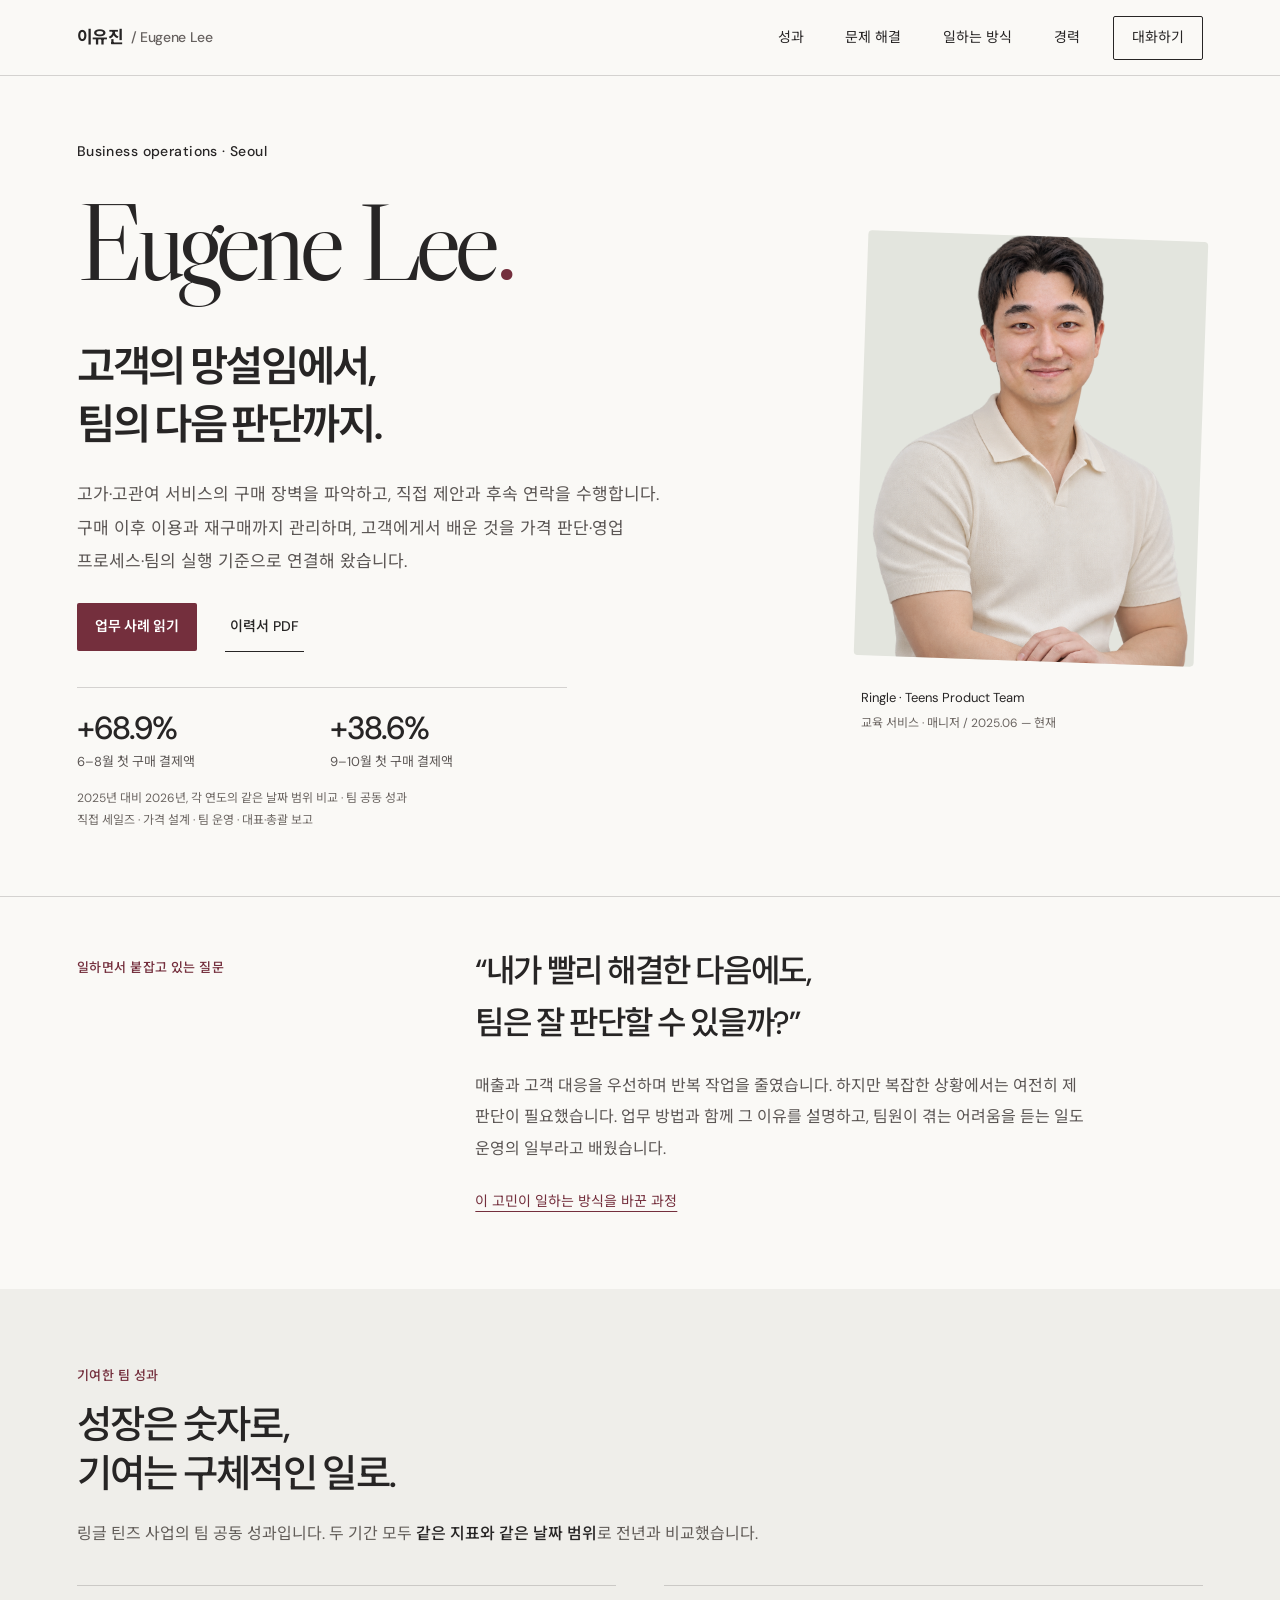
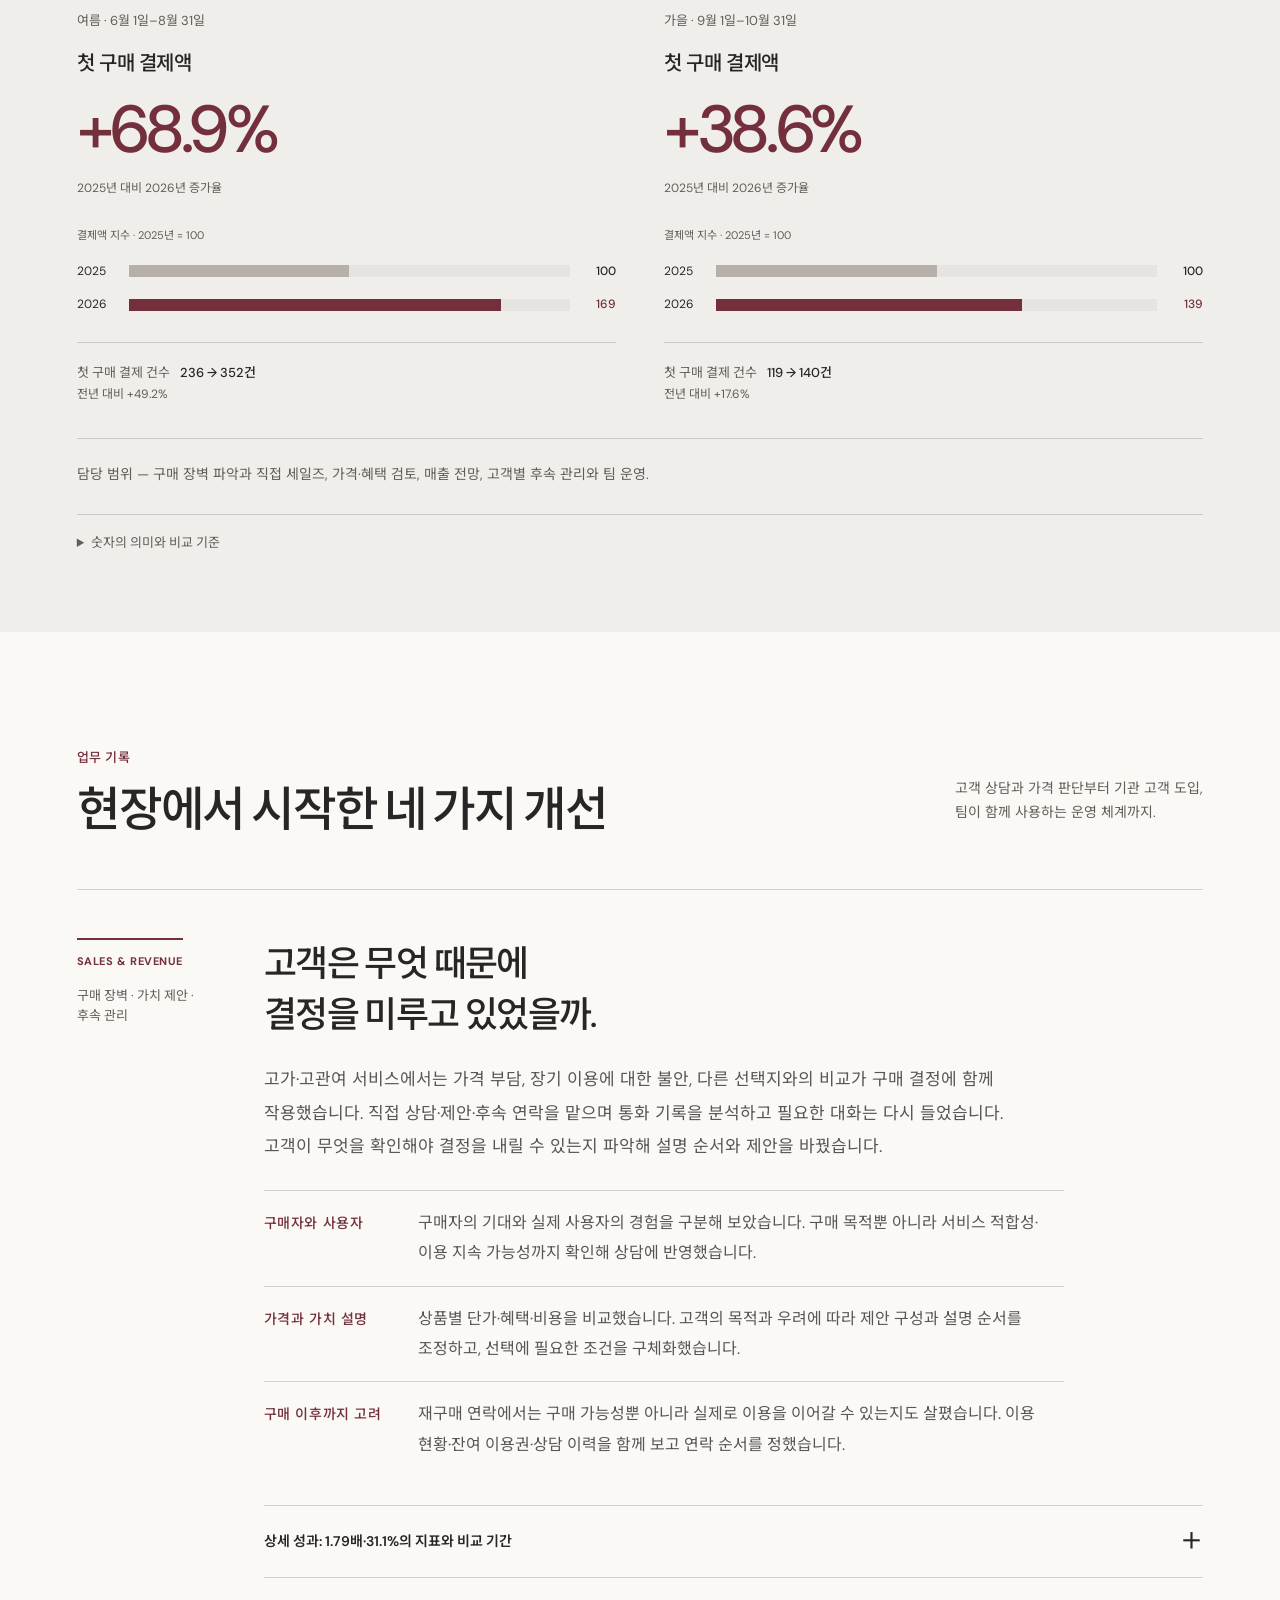
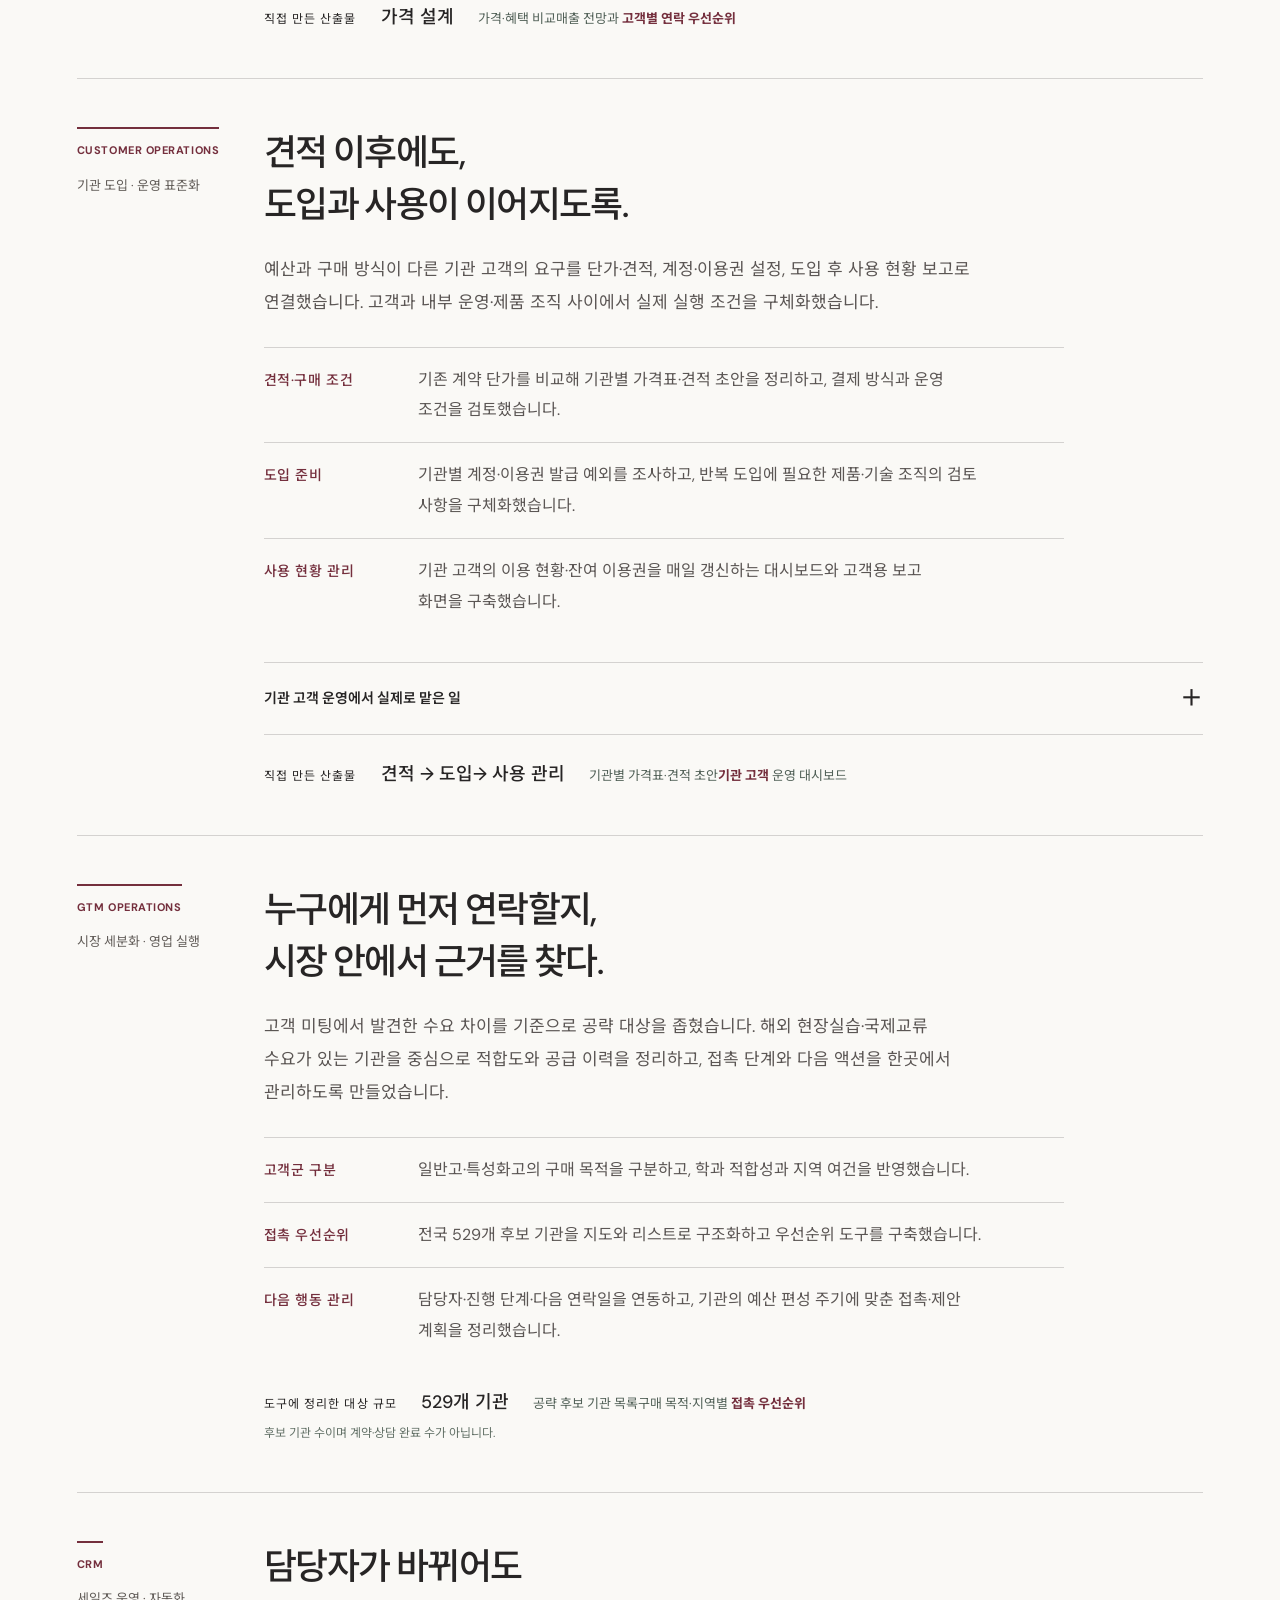
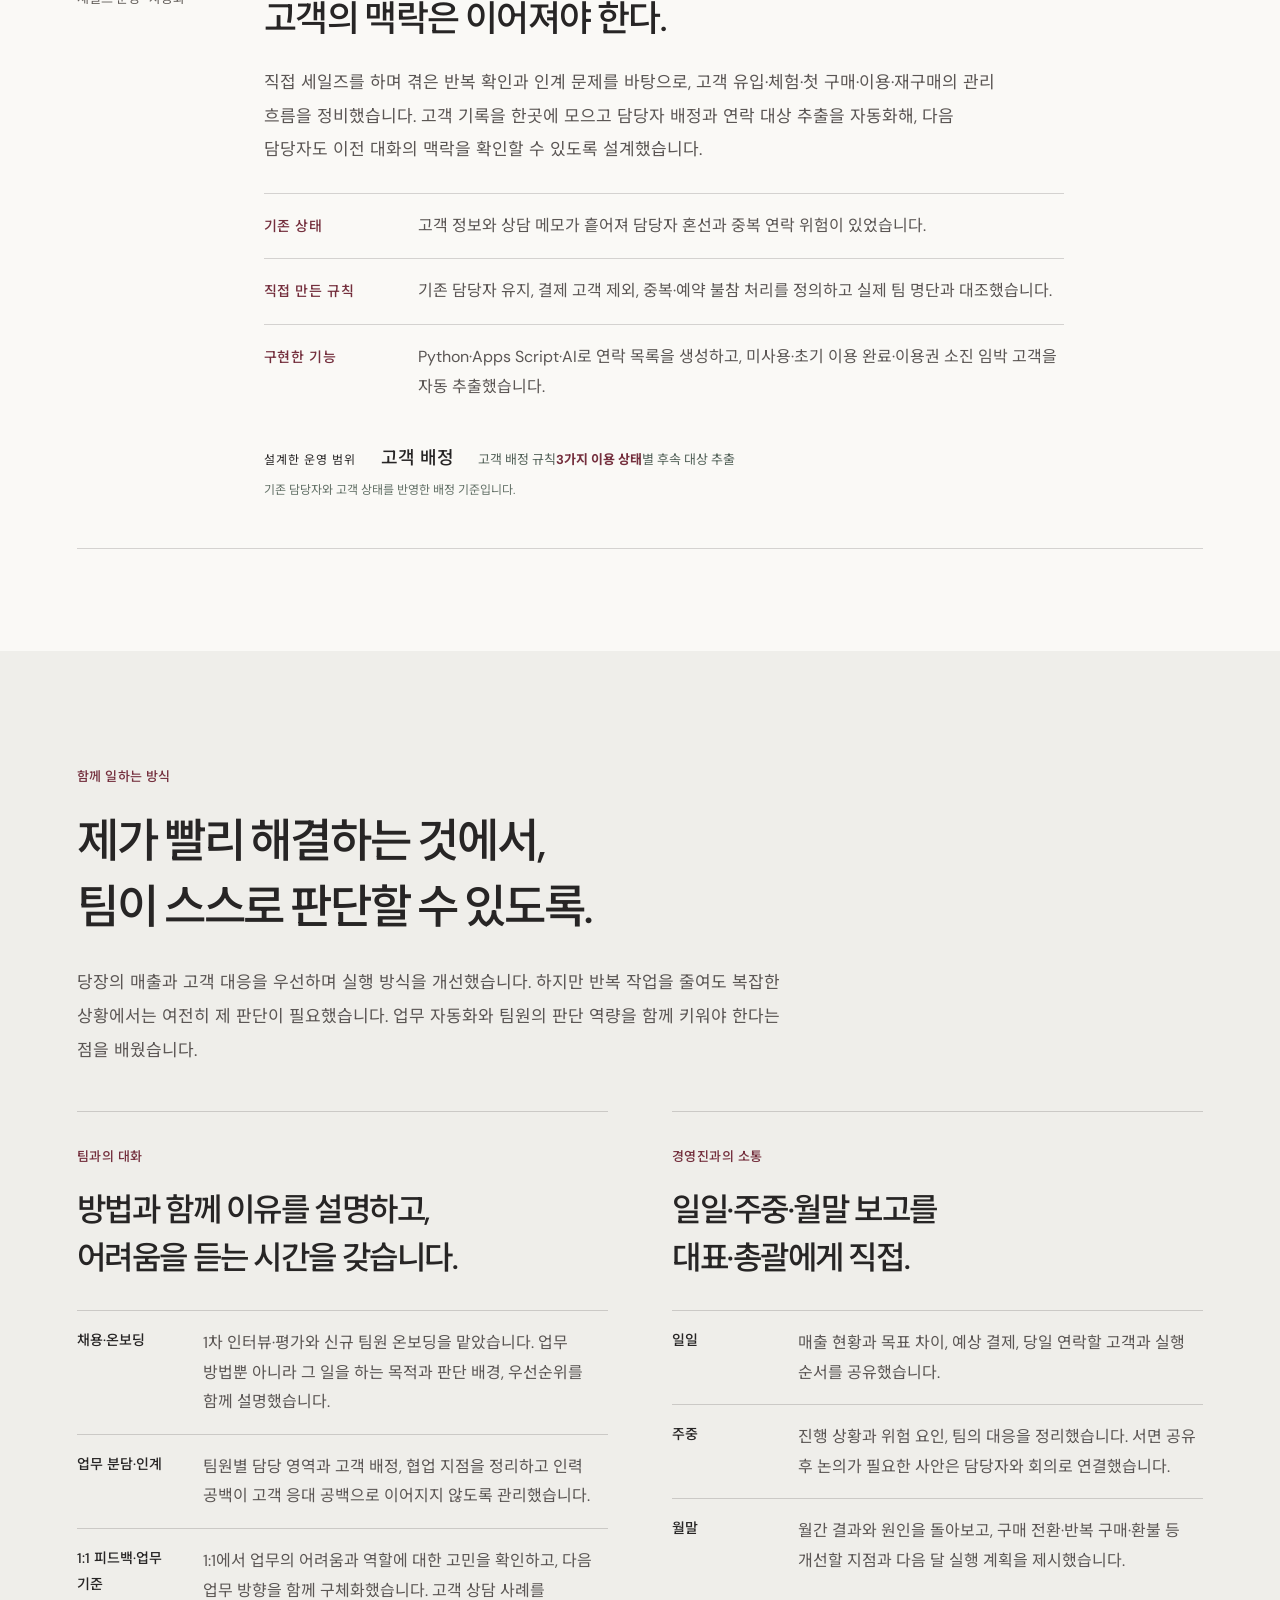
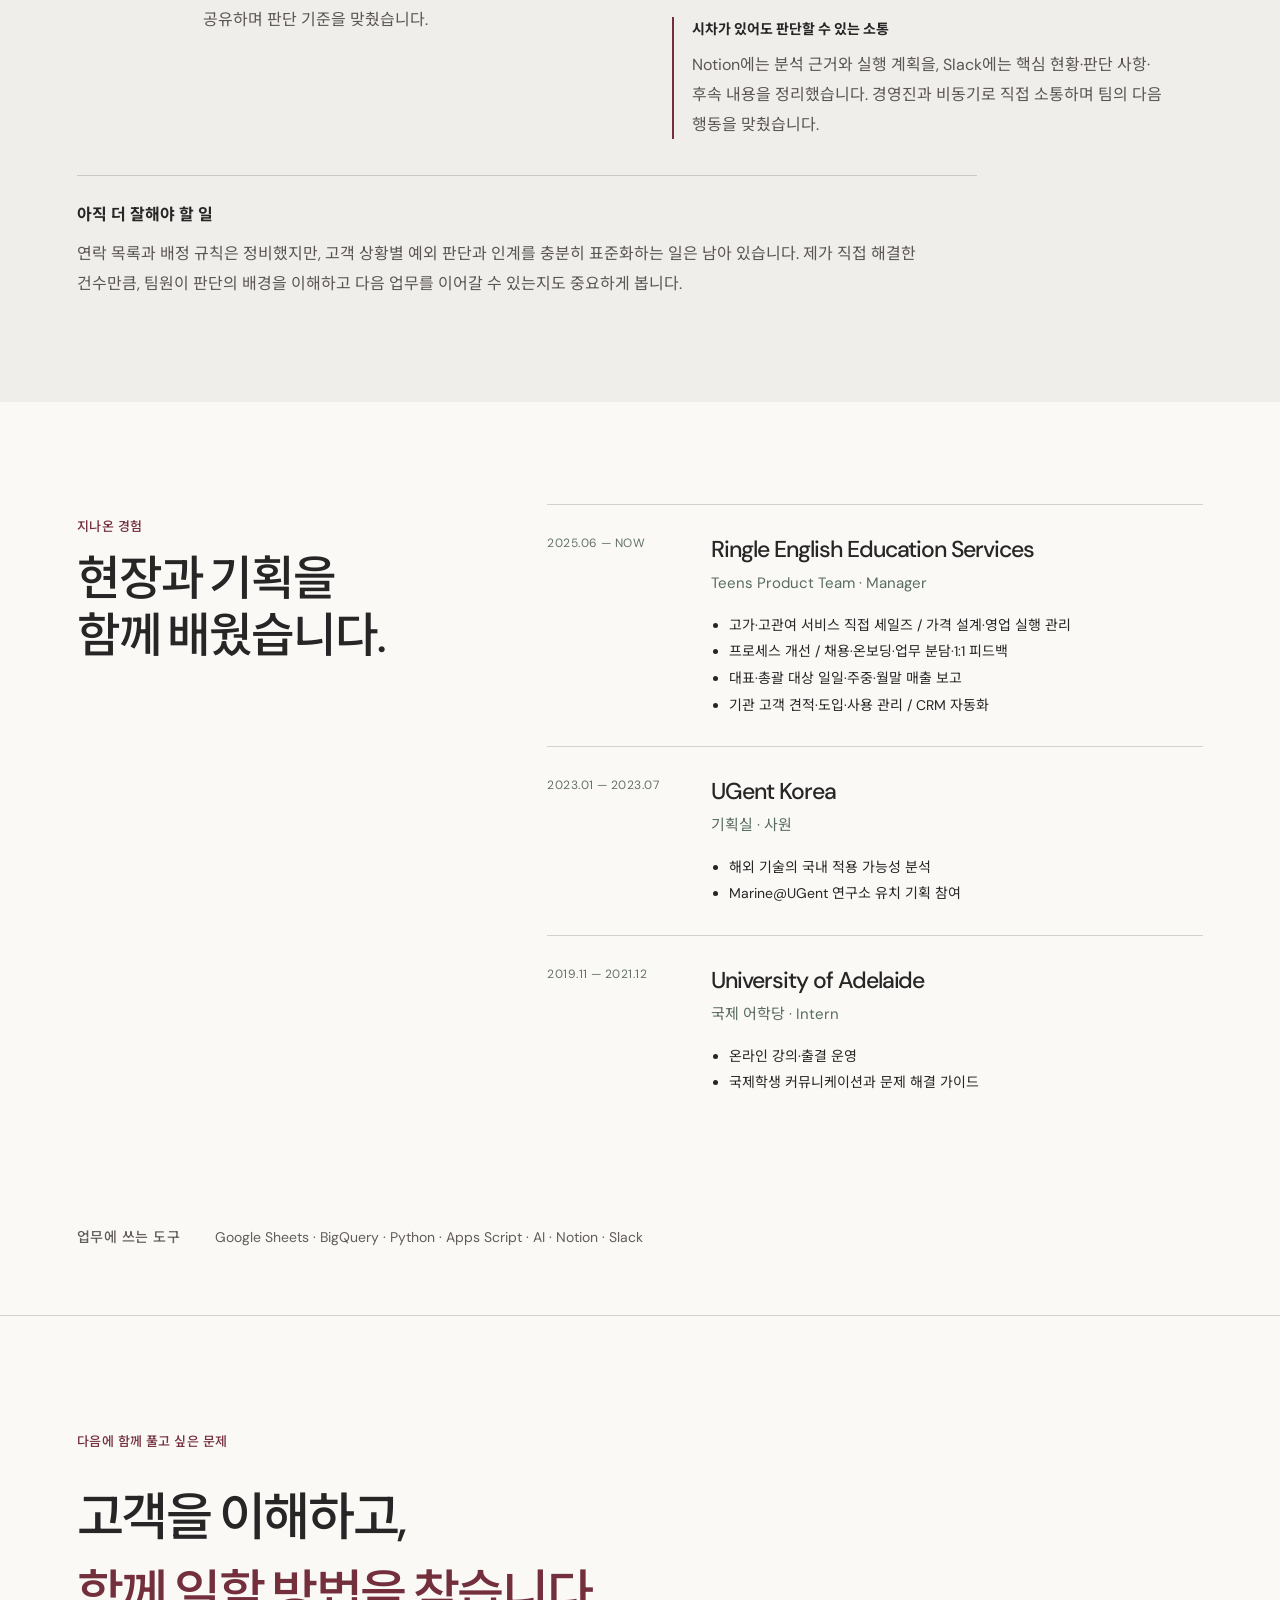
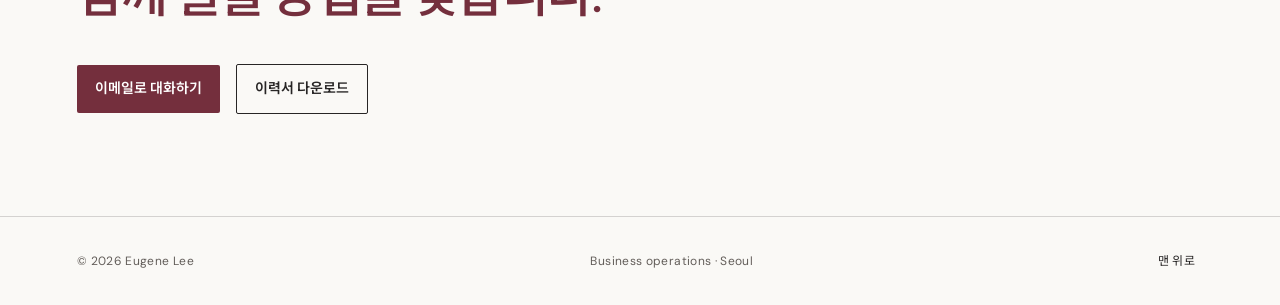
==== commit fbba7ce0: "Frame career around consultative sales and customer lifecycle operations" ====
--- a/index.html
+++ b/index.html
@@ -3,7 +3,7 @@
 <head>
   <meta charset="utf-8">
   <meta name="viewport" content="width=device-width, initial-scale=1, viewport-fit=cover">
-  <meta name="description" content="직접 세일즈부터 가격 설계, 프로세스 개선, 팀 운영, 경영진 보고까지 연결한 이유진의 Revenue & Business Operations 포트폴리오.">
+  <meta name="description" content="고가·고관여 서비스의 직접 세일즈부터 고객 이용·재구매 관리, CRM 개선과 팀 운영까지 맡아 온 이유진의 포트폴리오.">
   <meta name="theme-color" content="#faf9f6">
   <link rel="canonical" href="https://eugenelee-coder.github.io/">
   <link rel="icon" href="favicon.svg" type="image/svg+xml">
@@ -17,8 +17,8 @@
   <link rel="preconnect" href="https://fonts.googleapis.com">
   <link rel="preconnect" href="https://fonts.gstatic.com" crossorigin>
   <link href="https://fonts.googleapis.com/css2?family=DM+Sans:wght@400;500;600;700&family=Libre+Caslon+Display&family=Noto+Sans+KR:wght@400;500;600;700&display=swap" rel="stylesheet">
-  <link rel="stylesheet" href="styles.css?v=8">
-  <link rel="stylesheet" href="editorial.css?v=8">
+  <link rel="stylesheet" href="styles.css?v=9">
+  <link rel="stylesheet" href="editorial.css?v=9">
 </head>
 <body>
   <a class="skip-link" href="#main-content">본문으로 바로가기</a>
@@ -43,10 +43,10 @@
         <p class="eyebrow"><span></span> Business operations · Seoul</p>
         <p class="nameplate" aria-hidden="true">Eugene Lee<span>.</span></p>
         <h1>고객의 망설임에서,<br><em>팀의 다음 판단까지.</em></h1>
-        <p class="hero-lede">고객과 직접 대화하며 매출을 만들고, 그 과정에서 배운 것을 팀의 일하는 방식으로 바꿉니다. 링글 틴즈에서 세일즈·가격 설계·프로세스 개선·팀 운영을 맡고 있습니다.</p>
+        <p class="hero-lede">고가·고관여 서비스의 구매 장벽을 파악하고, 직접 제안과 후속 연락을 수행합니다. 구매 이후 이용과 재구매까지 관리하며, 고객에게서 배운 것을 가격 판단·영업 프로세스·팀의 실행 기준으로 연결해 왔습니다.</p>
         <div class="hero-actions">
           <a class="button primary" href="#work">업무 사례 읽기</a>
-          <a class="button text" href="assets/Eugene-Lee-Revenue-Business-Operations.pdf?v=7" download>이력서 PDF</a>
+          <a class="button text" href="assets/Eugene-Lee-Revenue-Business-Operations.pdf?v=9" download>이력서 PDF</a>
         </div>
         <ul class="proof-strip" aria-label="전년 대비 팀의 첫 구매 결제액 증가율">
           <li><strong>+68.9%</strong><span>6–8월 첫 구매 결제액</span></li>
@@ -59,7 +59,7 @@
           
           <img src="assets/eugene-profile-casual.png" alt="아이보리 니트를 입고 편안하게 앉아 미소 짓는 이유진" width="1086" height="1448" decoding="async" fetchpriority="high">
         </div>
-        <p class="portrait-label">Ringle · Teens Product Team<br><span>매니저 / 2025.06 — 현재</span></p>
+        <p class="portrait-label">Ringle · Teens Product Team<br><span>교육 서비스 · 매니저 / 2025.06 — 현재</span></p>
         
       </div>
     </section>
@@ -94,7 +94,7 @@
             <p class="supporting-metric">첫 구매 결제 건수 <b>119 → 140건</b><span>전년 대비 +17.6%</span></p>
           </article>
         </div>
-        <p class="contribution-caption">담당 범위 — 직접 상담·제안, 가격·혜택 검토, 매출 전망, 고객별 연락 우선순위와 팀 운영.</p>
+        <p class="contribution-caption">담당 범위 — 구매 장벽 파악과 직접 세일즈, 가격·혜택 검토, 매출 전망, 고객별 후속 관리와 팀 운영.</p>
         <details class="metric-basis"><summary>숫자의 의미와 비교 기준</summary><div class="basis-grid">
           <p><b>기간</b><br>여름: 2025.06.01–08.31과 2026.06.01–08.31, 각 92일.<br>가을: 2025.09.01–10.31과 2026.09.01–10.31, 각 61일. 두 해 모두 해당 날짜의 일별 기록을 합산했습니다.</p>
           <p><b>지표</b><br>첫 구매 결제액은 실적 시트의 ‘첫결제액’, 결제 건수는 ‘첫결제 건수’입니다. 결제액은 회계상 매출과 다르며, 건수는 고유 고객 수를 뜻하지 않습니다.</p>
@@ -111,13 +111,13 @@
       </div>
 
       <article class="case reveal" data-index="01">
-        <div class="case-meta"><span>SALES & REVENUE</span><p>직접 영업 · 가격 · 실행 관리</p></div>
+        <div class="case-meta"><span>SALES & REVENUE</span><p>구매 장벽 · 가치 제안 · 후속 관리</p></div>
         <div class="case-body">
           <h3>고객은 무엇 때문에<br>결정을 미루고 있었을까.</h3>
-          <p class="case-summary">직접 상담과 상품 제안, 구매 후 안내와 재구매 연락을 맡았습니다. 고객의 망설임을 이해하기 위해 일정 기간의 통화를 전사해 흐름을 보고, 필요한 통화는 다시 들었습니다. 반복되는 질문과 반응이 달라지는 설명을 다음 상담에 반영했습니다.</p>
-          <div class="case-grid">
-            <div><small>무엇이 걸림돌인지</small><p>고객이 말한 요구와 실제 수업 반응을 구분해 보았습니다. 같은 상품도 고객이 불안해하거나 기대하는 지점부터 설명하도록 순서를 바꿨습니다.</p></div>
-            <div><small>가격과 상담에 반영</small><p>상품별 단가·혜택·비용을 비교하고, 고객 상황별로 제안 내용과 설명 순서를 조정했습니다.</p></div>
+          <p class="case-summary">고가·고관여 서비스에서는 가격 부담, 장기 이용에 대한 불안, 다른 선택지와의 비교가 구매 결정에 함께 작용했습니다. 직접 상담·제안·후속 연락을 맡으며 통화 기록을 분석하고 필요한 대화는 다시 들었습니다. 고객이 무엇을 확인해야 결정을 내릴 수 있는지 파악해 설명 순서와 제안을 바꿨습니다.</p>
+          <div class="case-grid">
+            <div><small>구매자와 사용자</small><p>구매자의 기대와 실제 사용자의 경험을 구분해 보았습니다. 구매 목적뿐 아니라 서비스 적합성·이용 지속 가능성까지 확인해 상담에 반영했습니다.</p></div>
+            <div><small>가격과 가치 설명</small><p>상품별 단가·혜택·비용을 비교했습니다. 고객의 목적과 우려에 따라 제안 구성과 설명 순서를 조정하고, 선택에 필요한 조건을 구체화했습니다.</p></div>
             <div><small>구매 이후까지 고려</small><p>재구매 연락에서는 구매 가능성뿐 아니라 실제로 이용을 이어갈 수 있는지도 살폈습니다. 이용 현황·잔여 이용권·상담 이력을 함께 보고 연락 순서를 정했습니다.</p></div>
           </div>
           <details class="case-detail sales-evidence" id="sales-detail"><summary>상세 성과: 1.79배·31.1%의 지표와 비교 기간 <span aria-hidden="true">＋</span></summary>
@@ -148,14 +148,14 @@
           <div class="case-grid">
             <div><small>견적·구매 조건</small><p>기존 계약 단가를 비교해 기관별 가격표·견적 초안을 정리하고, 결제 방식과 운영 조건을 검토했습니다.</p></div>
             <div><small>도입 준비</small><p>기관별 계정·이용권 발급 예외를 조사하고, 반복 도입에 필요한 제품·기술 조직의 검토 사항을 구체화했습니다.</p></div>
-            <div><small>사용 현황 관리</small><p>기관 고객의 사용량·출결·잔여 이용권을 매일 갱신하는 대시보드와 고객용 보고 화면을 구축했습니다.</p></div>
+            <div><small>사용 현황 관리</small><p>기관 고객의 이용 현황·잔여 이용권을 매일 갱신하는 대시보드와 고객용 보고 화면을 구축했습니다.</p></div>
           </div>
           <details class="case-detail"><summary>기관 고객 운영에서 실제로 맡은 일 <span aria-hidden="true">＋</span></summary>
             <ol class="lifecycle">
               <li><b>요구 발견</b><span>기관의 사용 목적·예산·일정 파악, 고객군별 제안 방향 구체화</span></li>
               <li><b>견적·조건 설계</b><span>인원과 사용량을 반영한 단가표·견적안, 구매 방식과 운영 조건 검토</span></li>
               <li><b>도입 준비</b><span>계정·이용권 발급 예외 조사, 제품·기술 조직과 검토할 요청사항 정리</span></li>
-              <li><b>사용 현황 관리</b><span>사용량·출결·잔여 이용권 추적, 담당자용 보고 대시보드 구축</span></li>
+              <li><b>사용 현황 관리</b><span>이용 현황·잔여 이용권 추적, 담당자용 보고 대시보드 구축</span></li>
               <li><b>확장 준비</b><span>과거 추가 구매 사례와 운영 리포트를 다음 제안의 기준으로 정리</span></li>
             </ol>
             <p class="detail-note">교육기관 대상 B2G 운영 경험입니다. 구매 담당자·실제 사용자·내부 운영 및 제품 조직이 필요한 정보를 각각 확인할 수 있도록 정리했습니다.</p>
@@ -182,7 +182,7 @@
         <div class="case-meta"><span>CRM</span><p>세일즈 운영 · 자동화</p></div>
         <div class="case-body">
           <h3>담당자가 바뀌어도<br>고객의 맥락은 이어져야 한다.</h3>
-          <p class="case-summary">직접 세일즈를 하며 겪은 반복 확인과 인계 문제를 바탕으로, 가입·체험·첫 구매·이용·반복 구매에 걸친 상담과 후속 관리 흐름을 정비했습니다. 고객 기록을 한곳에 모으고 담당자 배정과 연락 대상 추출을 자동화했습니다.</p>
+          <p class="case-summary">직접 세일즈를 하며 겪은 반복 확인과 인계 문제를 바탕으로, 고객 유입·체험·첫 구매·이용·재구매의 관리 흐름을 정비했습니다. 고객 기록을 한곳에 모으고 담당자 배정과 연락 대상 추출을 자동화해, 다음 담당자도 이전 대화의 맥락을 확인할 수 있도록 설계했습니다.</p>
           <div class="case-grid">
             <div><small>기존 상태</small><p>고객 정보와 상담 메모가 흩어져 담당자 혼선과 중복 연락 위험이 있었습니다.</p></div>
             <div><small>직접 만든 규칙</small><p>기존 담당자 유지, 결제 고객 제외, 중복·예약 불참 처리를 정의하고 실제 팀 명단과 대조했습니다.</p></div>
@@ -214,7 +214,7 @@
     <section id="career" class="career reveal">
       <div class="career-title"><p class="section-kicker">지나온 경험</p><h2>현장과 기획을<br>함께 배웠습니다.</h2></div>
       <div class="timeline">
-        <article><time>2025.06 — NOW</time><div><h3>Ringle English Education Services</h3><p>Teens Product Team · Manager</p><ul><li>직접 고객 상담·세일즈 / 가격 설계·영업 실행 관리</li><li>프로세스 개선 / 채용·온보딩·업무 분담·1:1 피드백</li><li>대표·총괄 대상 일일·주중·월말 매출 보고</li><li>기관 고객 견적·도입·사용 관리 / CRM 자동화</li></ul></div></article>
+        <article><time>2025.06 — NOW</time><div><h3>Ringle English Education Services</h3><p>Teens Product Team · Manager</p><ul><li>고가·고관여 서비스 직접 세일즈 / 가격 설계·영업 실행 관리</li><li>프로세스 개선 / 채용·온보딩·업무 분담·1:1 피드백</li><li>대표·총괄 대상 일일·주중·월말 매출 보고</li><li>기관 고객 견적·도입·사용 관리 / CRM 자동화</li></ul></div></article>
         <article><time>2023.01 — 2023.07</time><div><h3>UGent Korea</h3><p>기획실 · 사원</p><ul><li>해외 기술의 국내 적용 가능성 분석</li><li>Marine@UGent 연구소 유치 기획 참여</li></ul></div></article>
         <article><time>2019.11 — 2021.12</time><div><h3>University of Adelaide</h3><p>국제 어학당 · Intern</p><ul><li>온라인 강의·출결 운영</li><li>국제학생 커뮤니케이션과 문제 해결 가이드</li></ul></div></article>
       </div>
@@ -225,7 +225,7 @@
     <section id="contact" class="contact reveal">
       <p class="section-kicker">다음에 함께 풀고 싶은 문제</p>
       <h2>고객을 이해하고,<br><em>함께 일할 방법을 찾습니다.</em></h2>
-      <div class="contact-actions"><a class="button light" href="mailto:zrayonk@gmail.com">이메일로 대화하기</a><a class="button outline" href="assets/Eugene-Lee-Revenue-Business-Operations.pdf?v=7" download>이력서 다운로드</a></div>
+      <div class="contact-actions"><a class="button light" href="mailto:zrayonk@gmail.com">이메일로 대화하기</a><a class="button outline" href="assets/Eugene-Lee-Revenue-Business-Operations.pdf?v=9" download>이력서 다운로드</a></div>
     </section>
   </main>
 
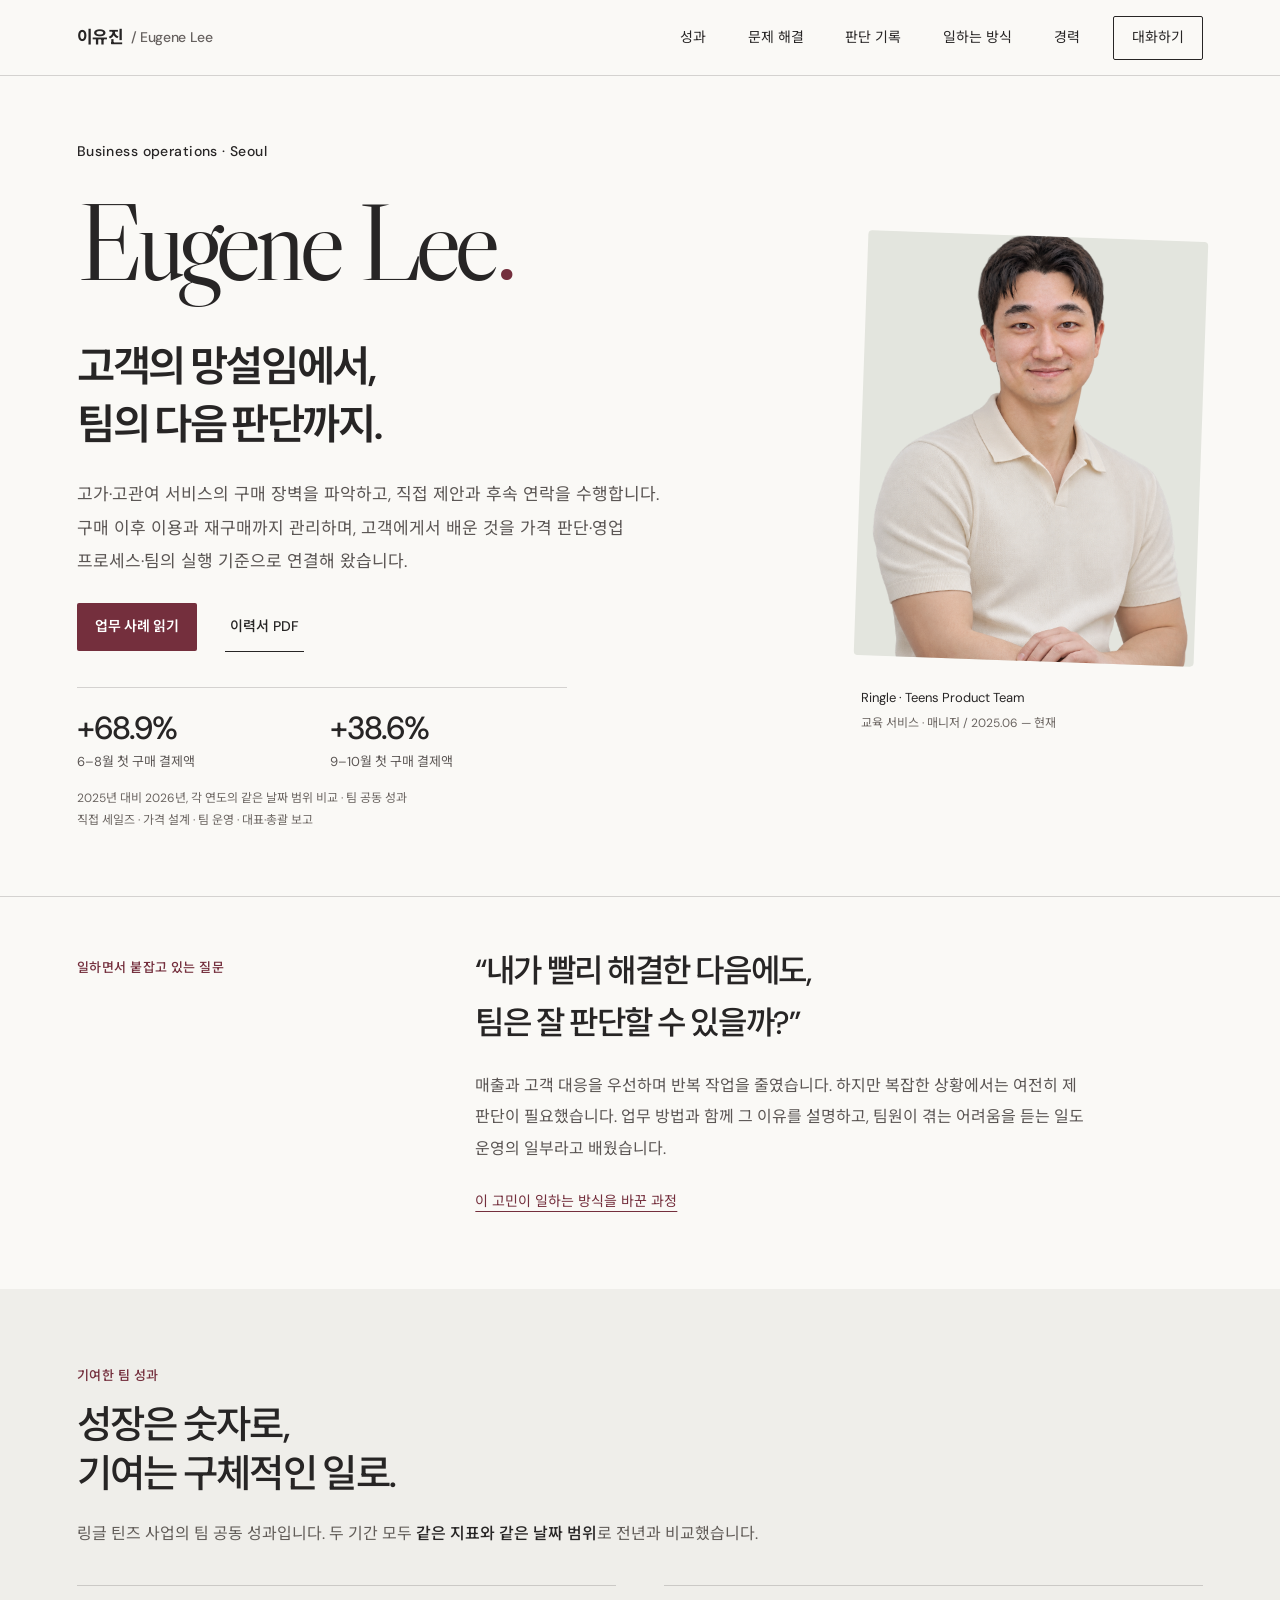
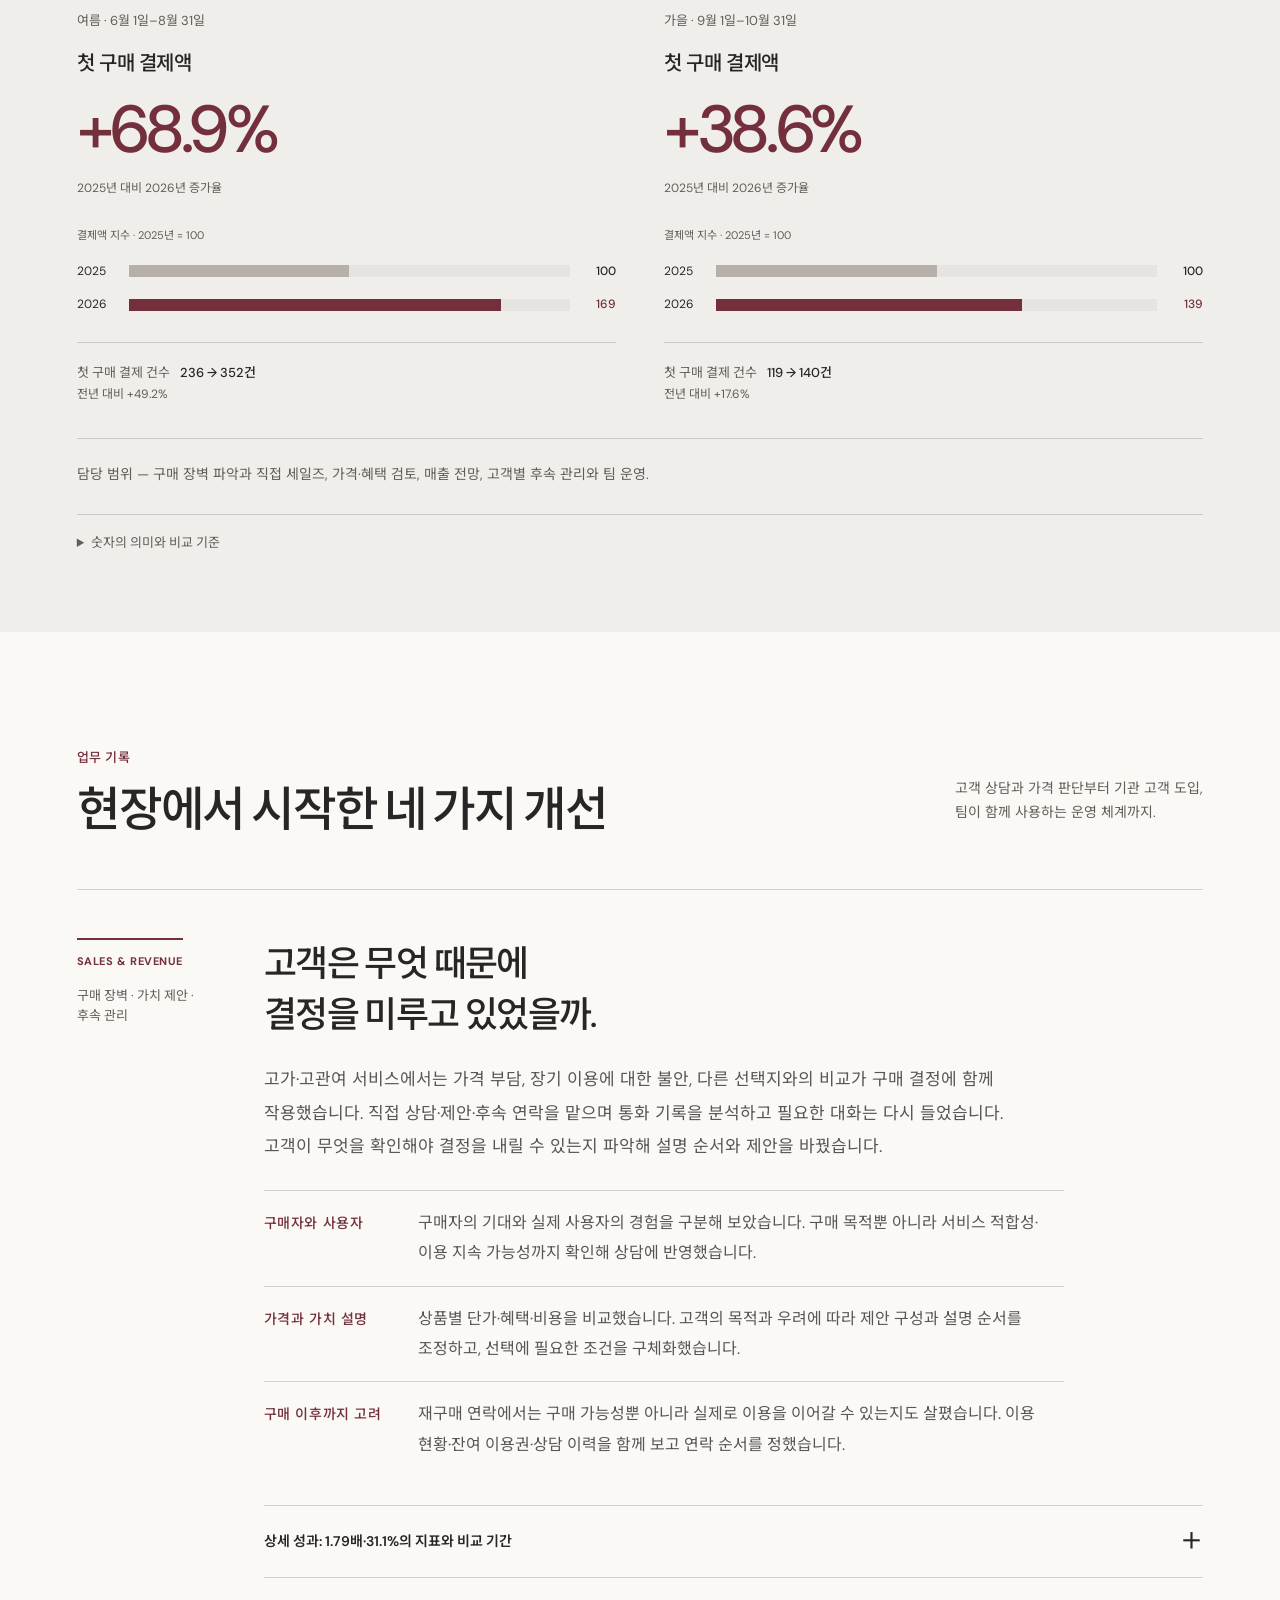
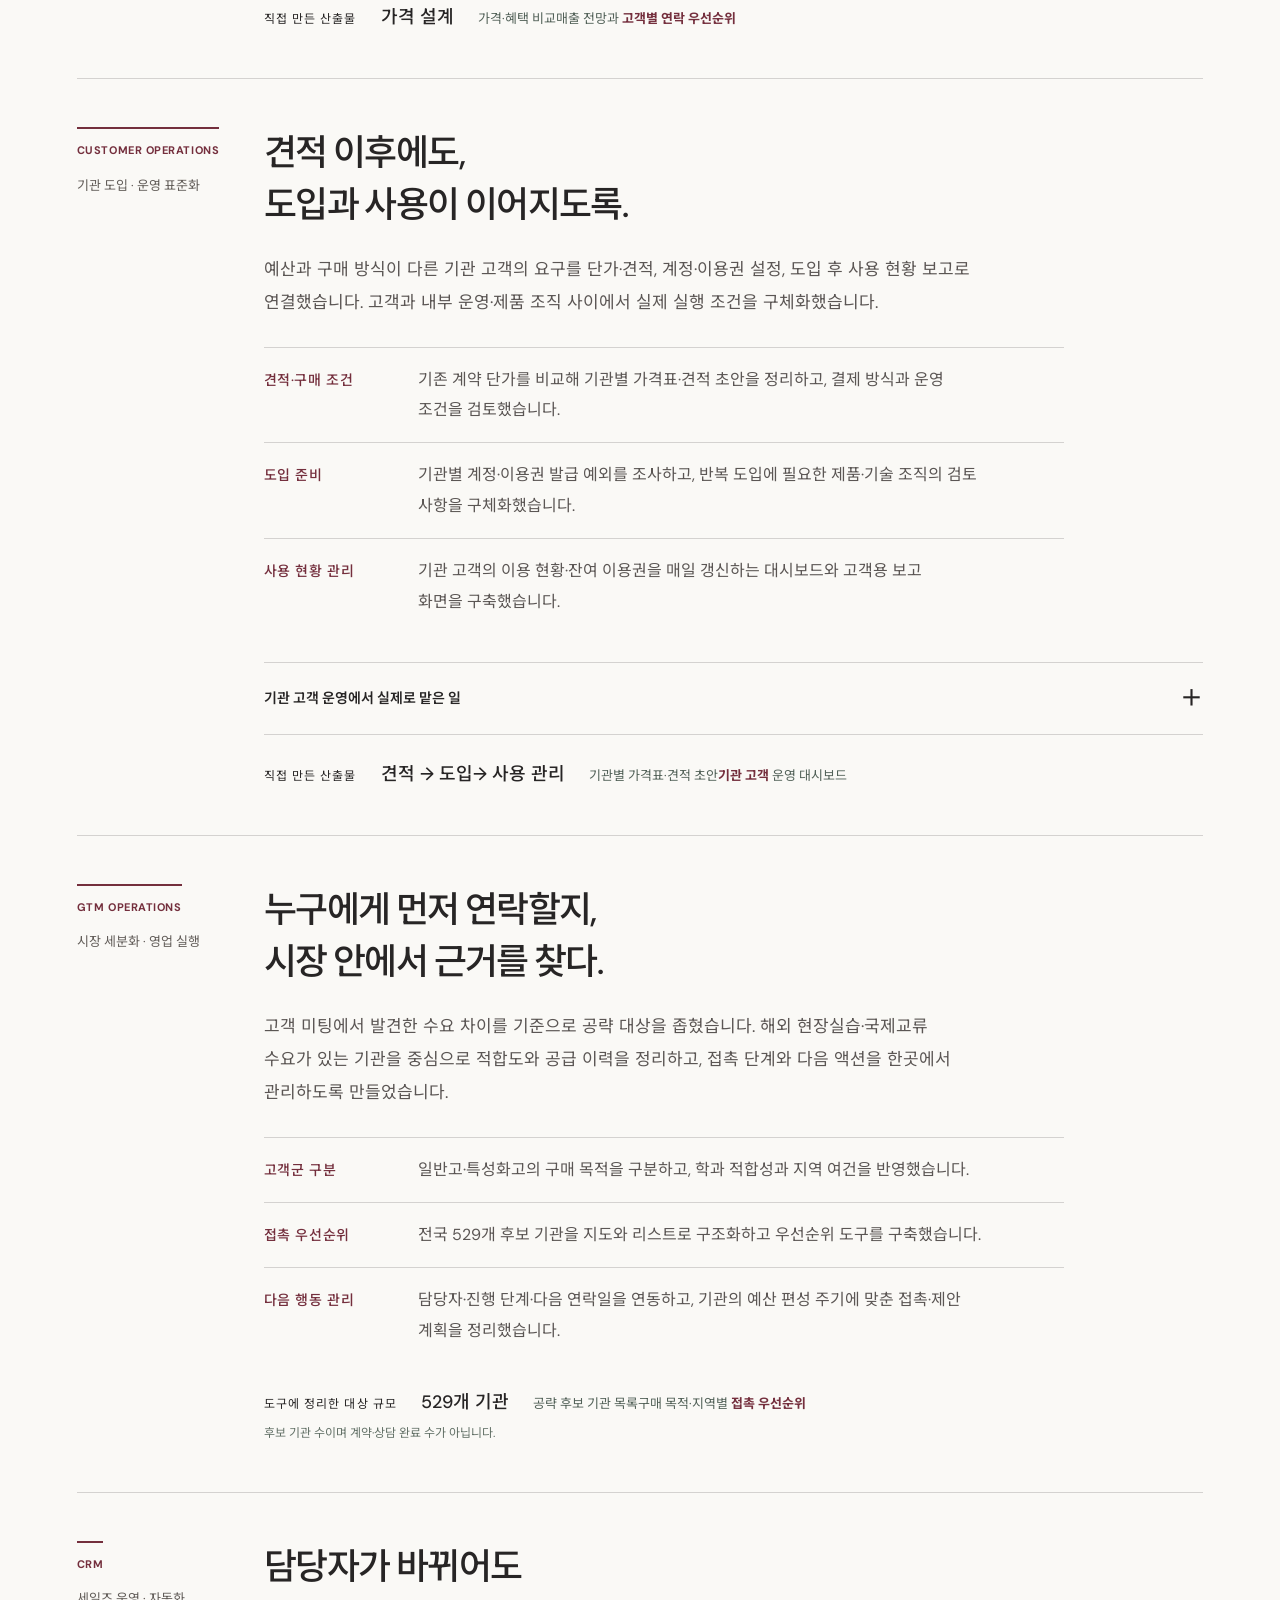
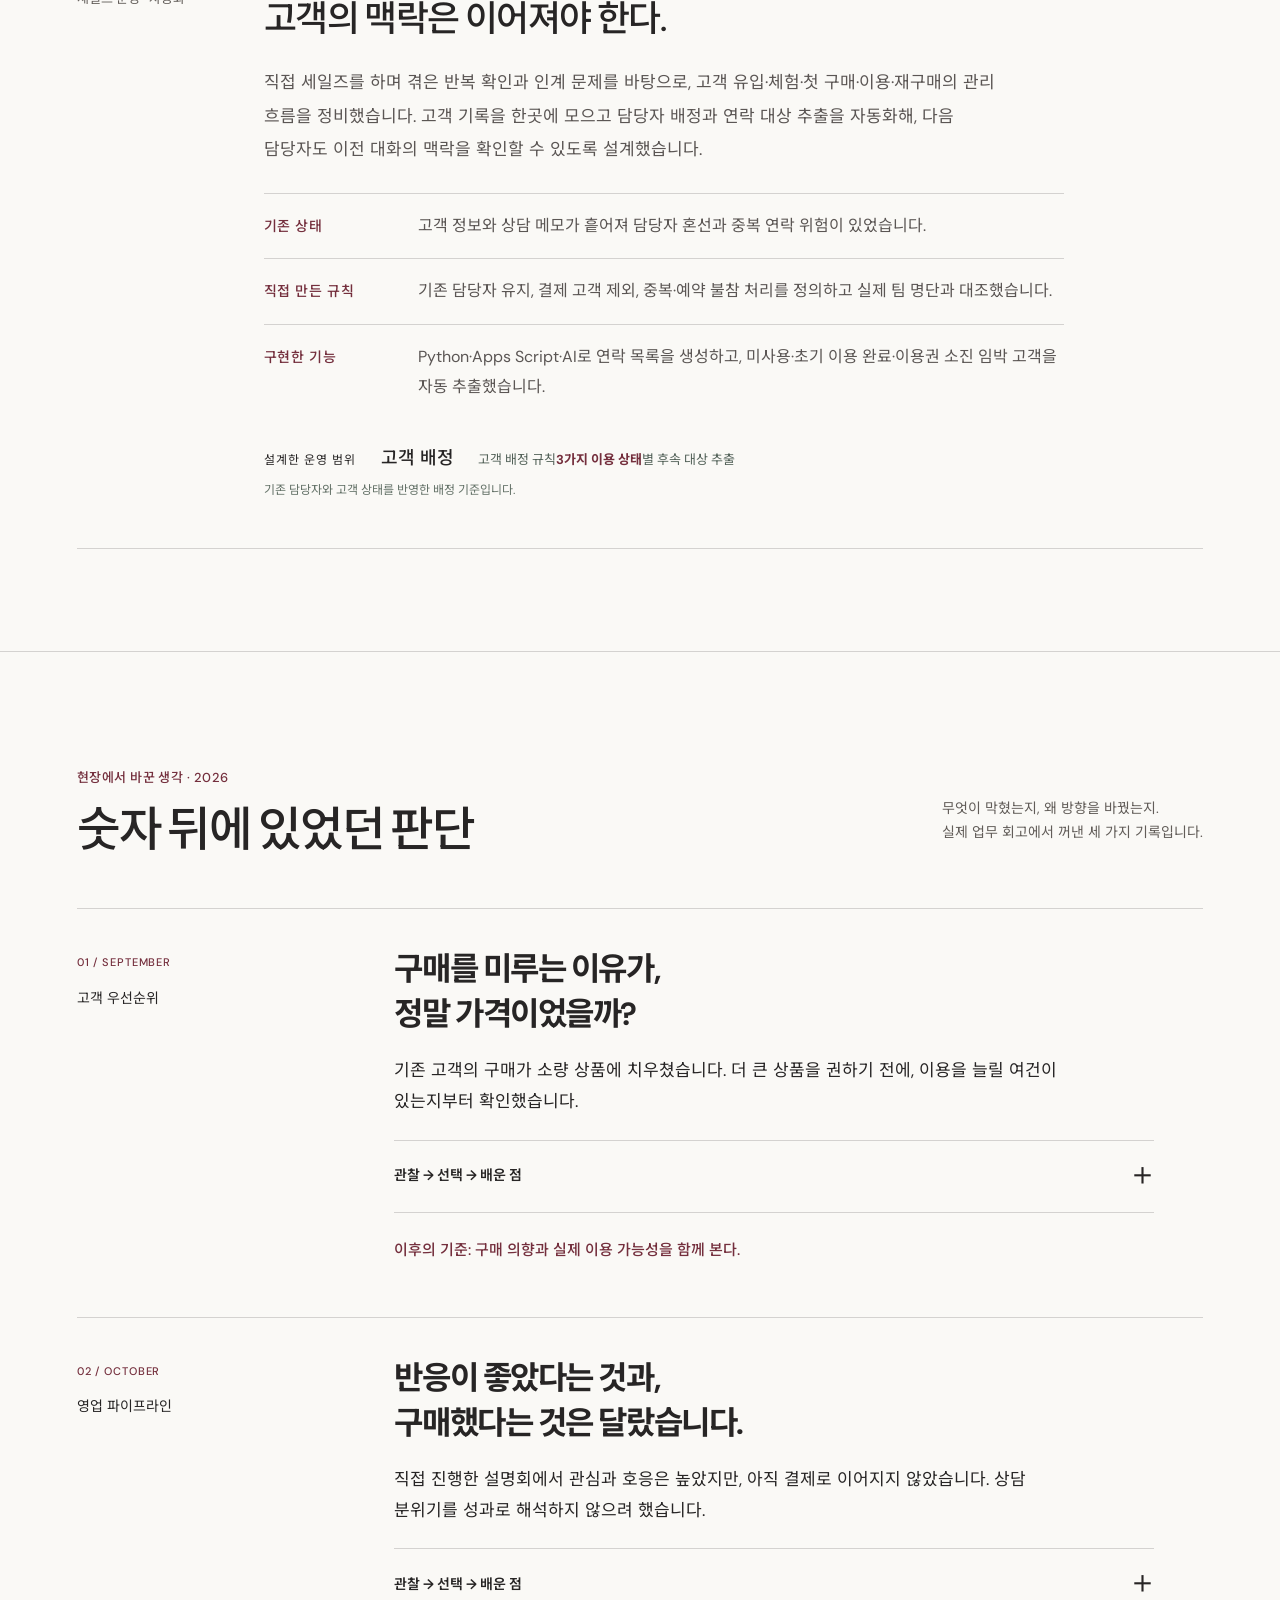
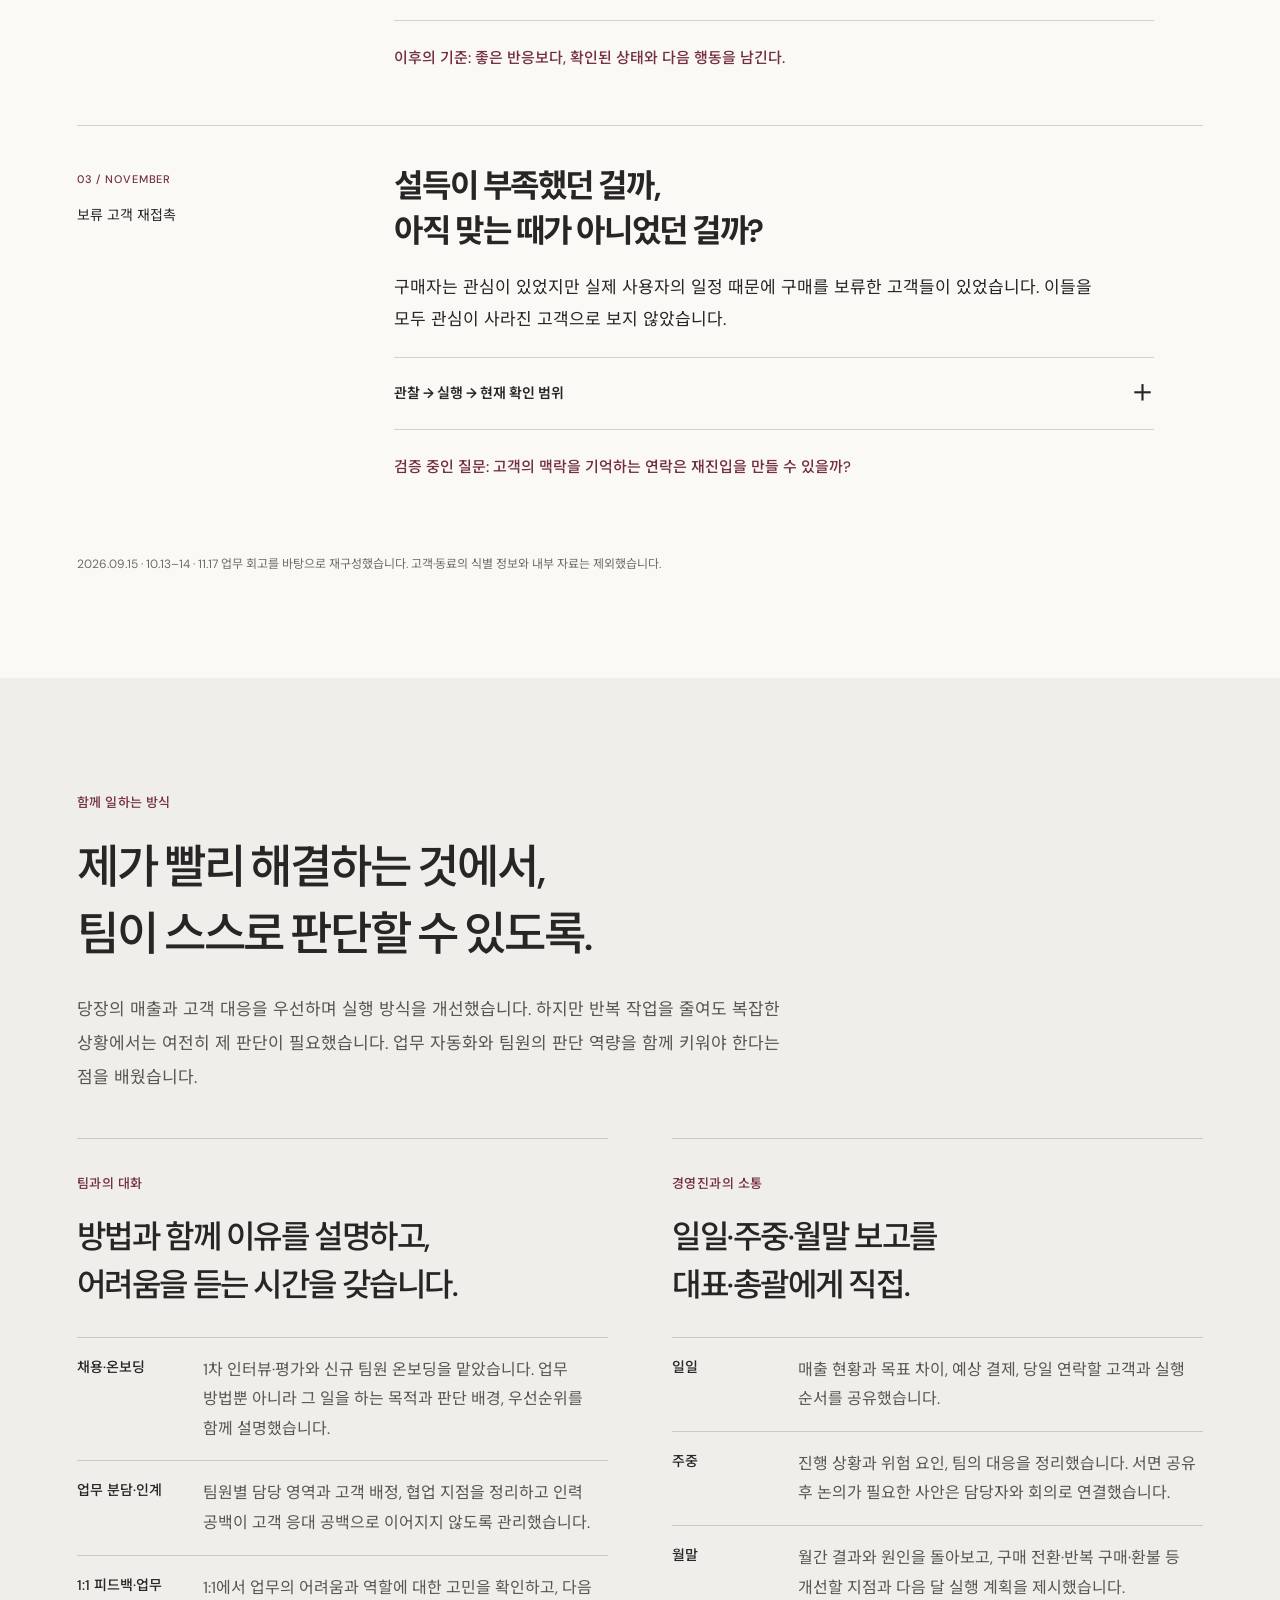
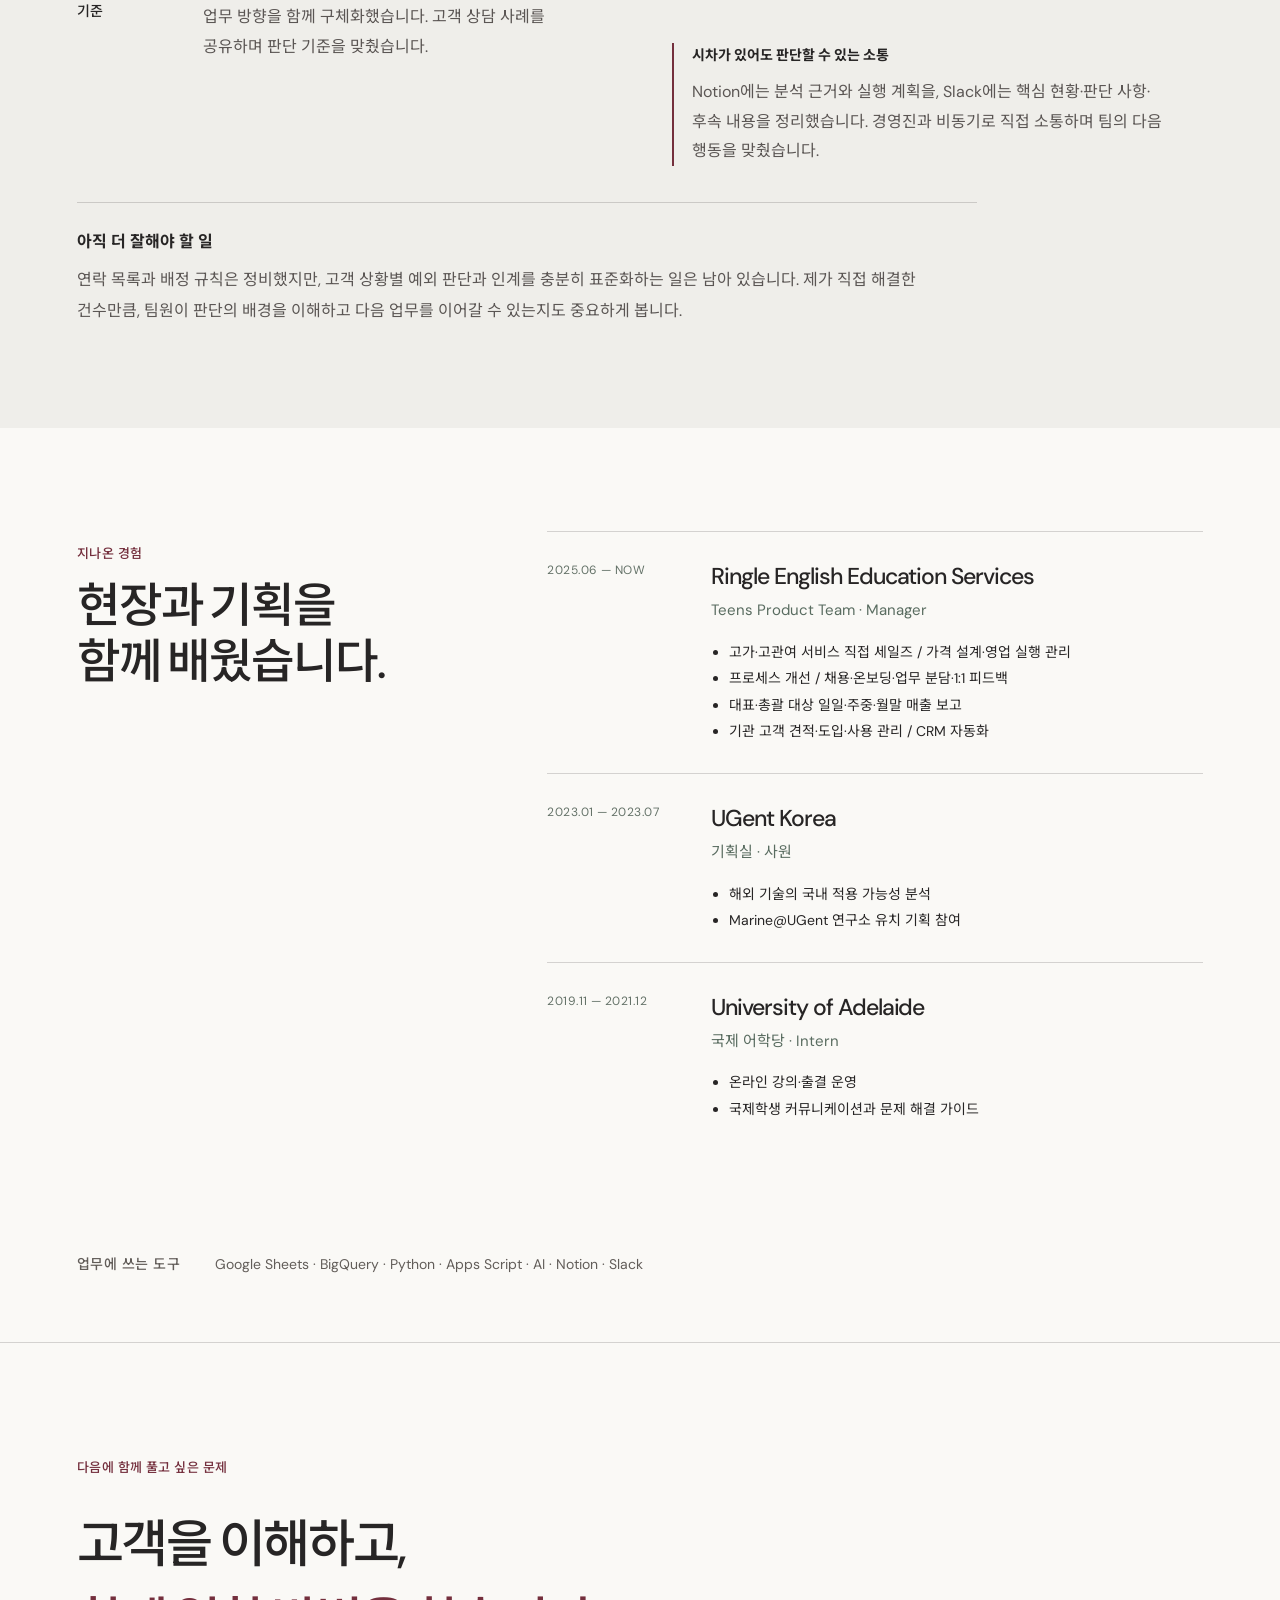
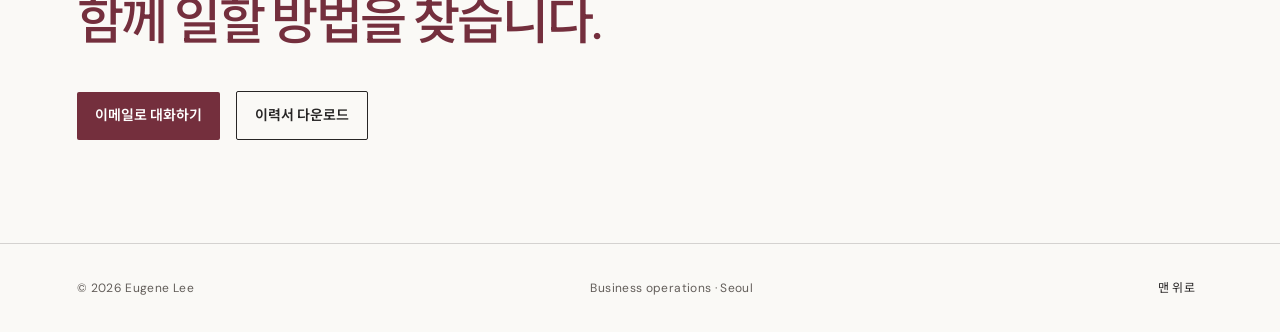
==== commit d3c9c511: "Add evidence-based sales decision journal" ====
--- a/index.html
+++ b/index.html
@@ -5,20 +5,20 @@
   <meta name="viewport" content="width=device-width, initial-scale=1, viewport-fit=cover">
   <meta name="description" content="고가·고관여 서비스의 직접 세일즈부터 고객 이용·재구매 관리, CRM 개선과 팀 운영까지 맡아 온 이유진의 포트폴리오.">
   <meta name="theme-color" content="#faf9f6">
-  <link rel="canonical" href="https://eugenelee-coder.github.io/">
+  <link rel="canonical" href="https://leeyjn.github.io/">
   <link rel="icon" href="favicon.svg" type="image/svg+xml">
   <meta property="og:type" content="website">
   <meta property="og:title" content="이유진 — 고객의 망설임에서, 팀의 다음 판단까지">
   <meta property="og:description" content="직접 세일즈, 사업 운영, 팀의 판단 기준. 이유진의 성과와 일하는 방식을 기록합니다.">
-  <meta property="og:url" content="https://eugenelee-coder.github.io/">
-  <meta property="og:image" content="https://eugenelee-coder.github.io/assets/eugene-profile-casual.png">
+  <meta property="og:url" content="https://leeyjn.github.io/">
+  <meta property="og:image" content="https://leeyjn.github.io/assets/eugene-profile-casual.png">
   <meta name="twitter:card" content="summary_large_image">
   <title>이유진 | Revenue & Business Operations</title>
   <link rel="preconnect" href="https://fonts.googleapis.com">
   <link rel="preconnect" href="https://fonts.gstatic.com" crossorigin>
   <link href="https://fonts.googleapis.com/css2?family=DM+Sans:wght@400;500;600;700&family=Libre+Caslon+Display&family=Noto+Sans+KR:wght@400;500;600;700&display=swap" rel="stylesheet">
   <link rel="stylesheet" href="styles.css?v=9">
-  <link rel="stylesheet" href="editorial.css?v=9">
+  <link rel="stylesheet" href="editorial.css?v=10">
 </head>
 <body>
   <a class="skip-link" href="#main-content">본문으로 바로가기</a>
@@ -30,6 +30,7 @@
     <nav id="main-nav" aria-label="주요 메뉴">
       <a href="#growth">성과</a>
       <a href="#work">문제 해결</a>
+      <a href="#decisions">판단 기록</a>
       <a href="#leadership">일하는 방식</a>
       <a href="#career">경력</a>
       <a class="nav-cta" href="#contact">대화하기</a>
@@ -193,6 +194,50 @@
       </article>
     </section>
 
+    <section id="decisions" class="decision-journal" aria-labelledby="decisions-title">
+      <div class="section-head">
+        <div><p class="section-kicker">현장에서 바꾼 생각 · 2026</p><h2 id="decisions-title">숫자 뒤에 있었던 판단</h2></div>
+        <p>무엇이 막혔는지, 왜 방향을 바꿨는지.<br>실제 업무 회고에서 꺼낸 세 가지 기록입니다.</p>
+      </div>
+      <article class="decision-entry">
+        <div class="decision-date"><span>01 / SEPTEMBER</span><p>고객 우선순위</p></div>
+        <div><h3>구매를 미루는 이유가,<br>정말 가격이었을까?</h3>
+          <p class="decision-lede">기존 고객의 구매가 소량 상품에 치우쳤습니다. 더 큰 상품을 권하기 전에, 이용을 늘릴 여건이 있는지부터 확인했습니다.</p>
+          <details class="case-detail"><summary>관찰 → 선택 → 배운 점 <span aria-hidden="true">＋</span></summary>
+            <dl class="decision-flow"><div><dt>확인한 문제</dt><dd>설문에서 일정 제약을 확인했습니다. 당장 이용 시간을 늘리기 어려운 고객에게 같은 제안을 반복해도 해결되지 않는 문제였습니다.</dd></div>
+            <div><dt>제가 내린 선택</dt><dd>당시 구매 의향과 객단가가 높았던 첫 구매 고객에게 영업 자원을 우선 배분했습니다. 반복 구매와 첫 구매 고객을 같은 연락 목록으로 보지 않았습니다.</dd></div>
+            <div><dt>결과와 남은 질문</dt><dd>회고 당시 첫 구매가 결제를 견인하고 있었습니다. 다만 이 우선순위 변경만의 효과는 분리 측정하지 않았습니다. ‘신규 고객도 바쁠 텐데, 왜 기존 고객에게 더 크게 나타났을까?’라는 질문을 남겼습니다.</dd></div></dl>
+          </details>
+          <p class="decision-takeaway">이후의 기준: 구매 의향과 실제 이용 가능성을 함께 본다.</p>
+        </div>
+      </article>
+      <article class="decision-entry">
+        <div class="decision-date"><span>02 / OCTOBER</span><p>영업 파이프라인</p></div>
+        <div><h3>반응이 좋았다는 것과,<br>구매했다는 것은 달랐습니다.</h3>
+          <p class="decision-lede">직접 진행한 설명회에서 관심과 호응은 높았지만, 아직 결제로 이어지지 않았습니다. 상담 분위기를 성과로 해석하지 않으려 했습니다.</p>
+          <details class="case-detail"><summary>관찰 → 선택 → 배운 점 <span aria-hidden="true">＋</span></summary>
+            <dl class="decision-flow"><div><dt>확인한 문제</dt><dd>관심을 표현한 고객, 추후 구매를 생각하는 고객, 결제를 완료한 고객이 섞여 있었습니다. 표본이 작은 고객군의 반응만으로 접근법이 맞았다고 결론 내릴 수도 없었습니다.</dd></div>
+            <div><dt>제가 내린 선택</dt><dd>후속 보고에서 결제 긍정·결제 완료·추후 결제·부재중을 구분했습니다. 해외 고객은 관심 부족과 연락 수단의 제약을 구분하고, 시차와 지역에 맞춘 통화·문자 접근 계획을 세웠습니다.</dd></div>
+            <div><dt>확인된 변화</dt><dd>고객의 말과 실제 결제 상태를 나눠 팀이 다음 연락 순서를 판단할 수 있게 공유했습니다. 채널 변경에 따른 전환율 개선은 확인된 성과로 주장하지 않습니다.</dd></div></dl>
+          </details>
+          <p class="decision-takeaway">이후의 기준: 좋은 반응보다, 확인된 상태와 다음 행동을 남긴다.</p>
+        </div>
+      </article>
+      <article class="decision-entry">
+        <div class="decision-date"><span>03 / NOVEMBER</span><p>보류 고객 재접촉</p></div>
+        <div><h3>설득이 부족했던 걸까,<br>아직 맞는 때가 아니었던 걸까?</h3>
+          <p class="decision-lede">구매자는 관심이 있었지만 실제 사용자의 일정 때문에 구매를 보류한 고객들이 있었습니다. 이들을 모두 관심이 사라진 고객으로 보지 않았습니다.</p>
+          <details class="case-detail"><summary>관찰 → 실행 → 현재 확인 범위 <span aria-hidden="true">＋</span></summary>
+            <dl class="decision-flow"><div><dt>확인한 문제</dt><dd>구매자와 사용자가 다른 서비스에서는 구매자의 의향만으로 시작 시점을 판단하기 어려웠습니다. 과거 상담에 남은 보류 사유가 재접촉 시점을 정하는 단서였습니다.</dd></div>
+            <div><dt>직접 한 일</dt><dd>일정 제약으로 보류했던 고객군을 다시 추려 두 번째 체험을 제안하는 CRM 메시지를 발송했습니다. 막연한 할인 안내 대신 다시 사용해 볼 기회를 제안했습니다.</dd></div>
+            <div><dt>진행 상태</dt><dd>11월 17일 회고 기준 발송을 실행했고 회신을 기다리고 있었습니다. 아직 매출 성과가 검증된 사례는 아닙니다. 경쟁사와 비교 중인 고객에게 알림을 더 보내는 것이 피로감만 높이지는 않을지도 함께 고민했습니다.</dd></div></dl>
+          </details>
+          <p class="decision-takeaway">검증 중인 질문: 고객의 맥락을 기억하는 연락은 재진입을 만들 수 있을까?</p>
+        </div>
+      </article>
+      <p class="journal-source">2026.09.15 · 10.13–14 · 11.17 업무 회고를 바탕으로 재구성했습니다. 고객·동료의 식별 정보와 내부 자료는 제외했습니다.</p>
+    </section>
+
     <section id="leadership" class="leadership reveal" aria-labelledby="leadership-title">
       <div class="leadership-inner">
         <p class="section-kicker">함께 일하는 방식</p>
--- a/editorial.css
+++ b/editorial.css
@@ -11,3 +11,8 @@
 @media(max-width:1000px){.hero{gap:35px;grid-template-columns:minmax(0,1.2fr) minmax(0,.65fr)}.nameplate{font-size:clamp(65px,9vw,95px)}.hero-lede{font-size:16px}.personal-note{grid-template-columns:1fr 2fr;gap:30px}.leadership-grid{grid-template-columns:1fr;gap:36px}.case{grid-template-columns:120px minmax(0,1fr);gap:28px}}
 @media(max-width:700px){.hero{display:grid;grid-template-columns:minmax(0,1fr);gap:36px;padding-top:35px;padding-bottom:42px}.nameplate{font-size:clamp(60px,15vw,100px);margin:22px 0 30px}h1{font-size:clamp(28px,6.8vw,42px)}.portrait-wrap{max-width:none;display:grid;grid-template-columns:112px minmax(0,1fr);gap:24px;align-items:center;justify-self:stretch}.portrait-field{max-width:112px;aspect-ratio:4/5;transform:rotate(-2deg)}.portrait-label{margin:0}.hero-copy{padding:0}.proof-strip{margin-top:28px}.personal-note{display:block;padding-block:35px 45px}.personal-note .section-kicker{margin:0 0 22px}.personal-note h2{font-size:25px}.personal-note h2 br{display:none}.growth-band{padding-block:45px}.growth-comparisons{gap:32px}.case{display:block;padding-block:35px}.case-meta{display:block;margin-bottom:22px}.case-meta p{display:inline;margin-left:15px}.case-meta span{font-size:10px}.case-body h3{font-size:29px}.case-grid>div{display:block;padding-block:15px}.case-grid p{font-size:16px;margin-top:7px}.metric{margin-top:24px;gap:8px 16px}.leadership-grid li{display:block}.leadership-grid li b{display:block;margin-bottom:8px}.leadership-grid li span{display:block}.leadership>.leadership-inner>.section-kicker{font-size:13px}.hero-actions{gap:24px}.brand{font-size:15px}.brand span{font-size:12px}.tools-note{gap:14px}.contact h2{font-size:32px}}
 @media(prefers-reduced-motion:reduce){.portrait-field{transform:none}}
+
+.decision-journal{padding:var(--section) var(--gutter);max-width:1600px;margin:auto;border-top:1px solid var(--line)}
+.decision-entry{display:grid;grid-template-columns:minmax(130px,1fr) minmax(0,3fr);gap:48px;padding:38px 0;border-top:1px solid var(--line)}
+.decision-date span{font:500 11px "DM Sans",sans-serif;letter-spacing:.08em;color:var(--green)}.decision-date p{font-size:14px;margin-top:12px}.decision-entry h3{font-size:clamp(25px,2.5vw,34px);line-height:1.4;margin:0 0 18px}.decision-lede{max-width:700px;font-size:17px;line-height:1.85}.decision-entry .case-detail{max-width:760px;margin-top:22px}.decision-flow{margin:22px 0 6px}.decision-flow>div{display:grid;grid-template-columns:125px minmax(0,1fr);gap:24px;padding:14px 0}.decision-flow dt{font-weight:600;font-size:14px;color:var(--green)}.decision-flow dd{margin:0;font-size:16px;line-height:1.8}.decision-takeaway{font-size:15px;line-height:1.8;margin-top:24px;color:var(--green);font-weight:500}.journal-source{font-size:12px;line-height:1.8;color:#706b67;margin:20px 0 0}.decision-entry summary{min-height:48px}.decision-entry summary:focus-visible{outline:2px solid var(--green);outline-offset:5px}
+@media(max-width:700px){.decision-entry{display:block;padding:28px 0}.decision-date{display:flex;align-items:baseline;gap:14px;margin-bottom:18px}.decision-date p{margin:0}.decision-lede{font-size:16px}.decision-flow>div{display:block}.decision-flow dd{margin-top:9px}.decision-entry h3 br{display:none}.decision-journal .section-head p br{display:none}}
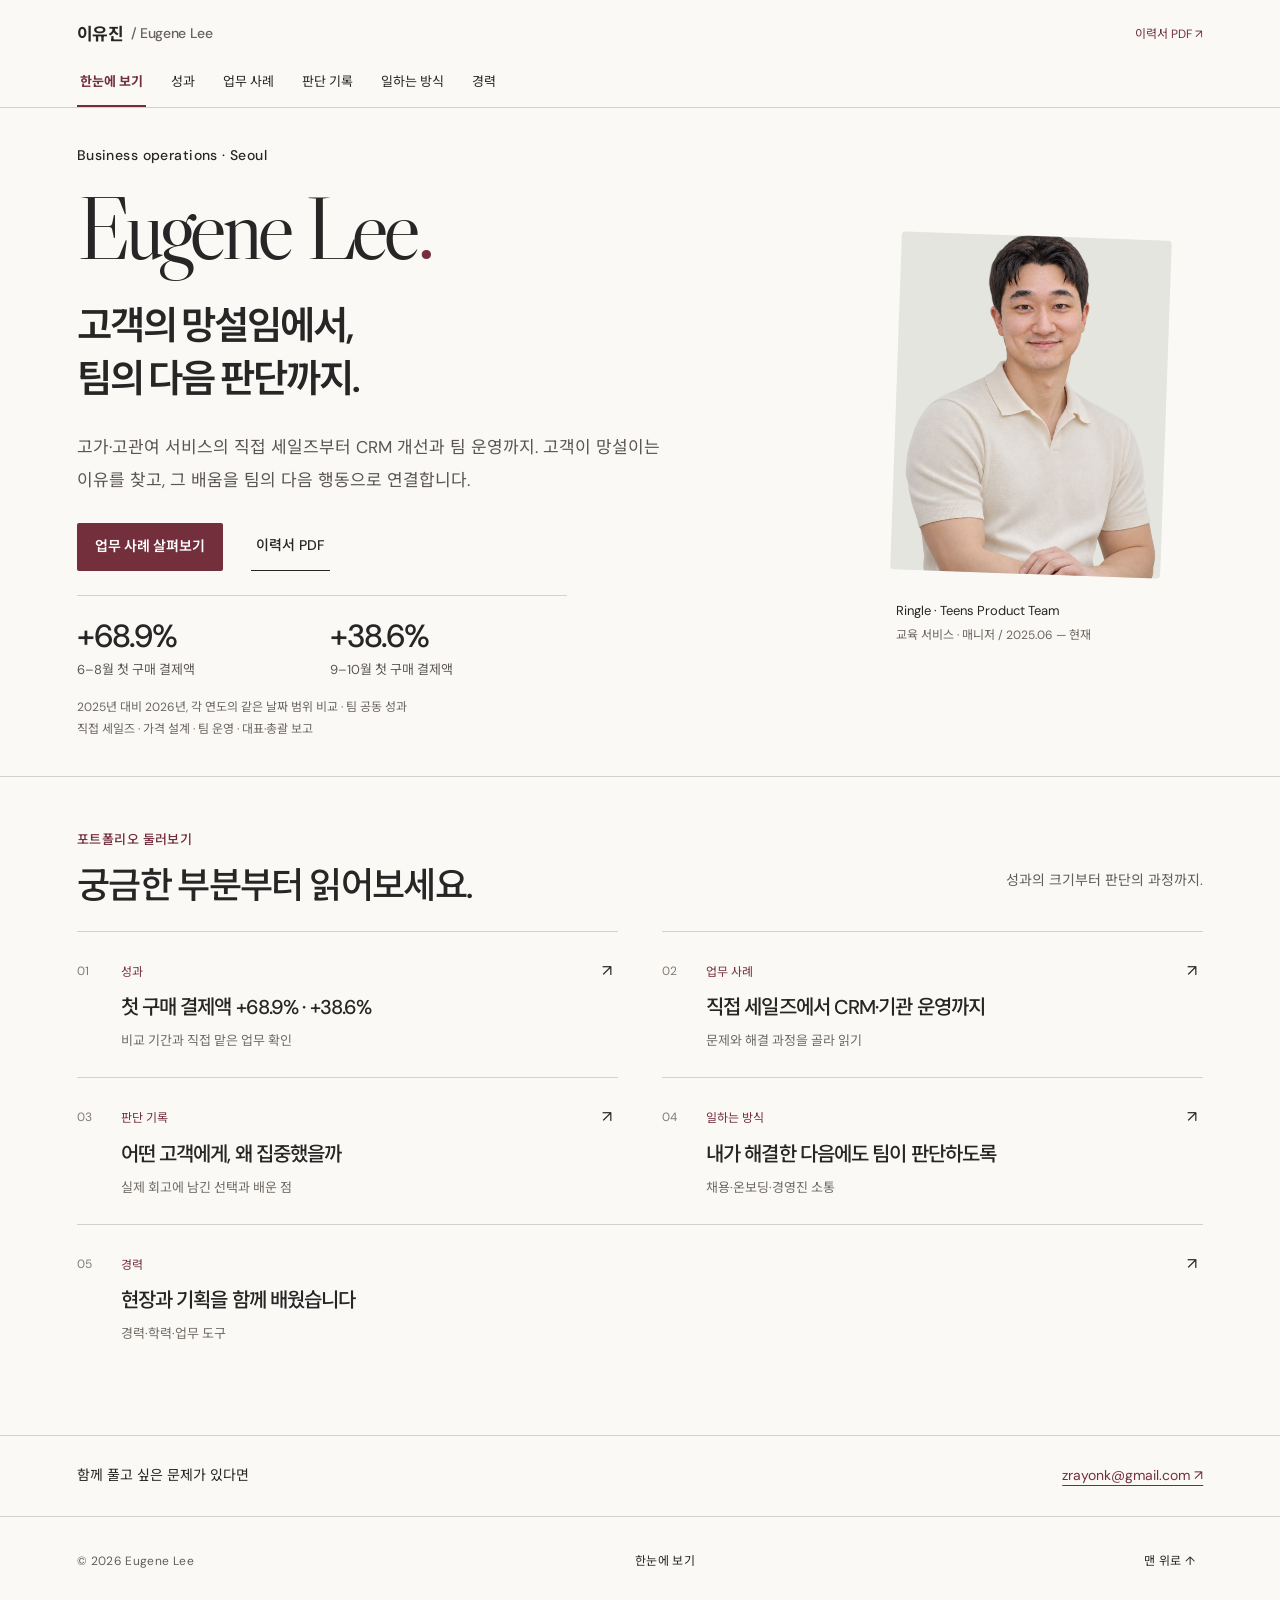
==== commit 85fcd682: "Organize portfolio into overview and topic pages" ====
--- a/index.html
+++ b/index.html
@@ -13,268 +13,43 @@
   <meta property="og:url" content="https://leeyjn.github.io/">
   <meta property="og:image" content="https://leeyjn.github.io/assets/eugene-profile-casual.png">
   <meta name="twitter:card" content="summary_large_image">
-  <title>이유진 | Revenue & Business Operations</title>
+  <title>이유진 | 한눈에 보기</title>
   <link rel="preconnect" href="https://fonts.googleapis.com">
   <link rel="preconnect" href="https://fonts.gstatic.com" crossorigin>
   <link href="https://fonts.googleapis.com/css2?family=DM+Sans:wght@400;500;600;700&family=Libre+Caslon+Display&family=Noto+Sans+KR:wght@400;500;600;700&display=swap" rel="stylesheet">
   <link rel="stylesheet" href="styles.css?v=9">
-  <link rel="stylesheet" href="editorial.css?v=10">
+  <link rel="stylesheet" href="editorial.css?v=11">
 </head>
 <body>
   <a class="skip-link" href="#main-content">본문으로 바로가기</a>
   
-  <header class="topbar">
-    <div class="reading-progress" aria-hidden="true"></div>
-    <a class="brand" href="#top" aria-label="처음으로">이유진 <span> / Eugene Lee</span></a>
-    <button class="menu-toggle" type="button" aria-expanded="false" aria-controls="main-nav"><span>메뉴</span><span class="menu-icon" aria-hidden="true"></span></button>
-    <nav id="main-nav" aria-label="주요 메뉴">
-      <a href="#growth">성과</a>
-      <a href="#work">문제 해결</a>
-      <a href="#decisions">판단 기록</a>
-      <a href="#leadership">일하는 방식</a>
-      <a href="#career">경력</a>
-      <a class="nav-cta" href="#contact">대화하기</a>
-    </nav>
-  </header>
-
-  <main id="main-content" tabindex="-1">
-    <div id="top" aria-hidden="true"></div>
-    <section class="hero reveal">
+  <header class="topbar page-header"><a class="brand" href="index.html" aria-label="이유진 소개 첫 화면">이유진 <span> / Eugene Lee</span></a><a class="header-resume" href="assets/Eugene-Lee-Revenue-Business-Operations.pdf?v=9" download>이력서 PDF ↗</a><nav id="main-nav" aria-label="주요 메뉴"><a href="index.html" aria-current="page">한눈에 보기</a>
+<a href="growth.html">성과</a>
+<a href="work.html">업무 사례</a>
+<a href="decisions.html">판단 기록</a>
+<a href="leadership.html">일하는 방식</a>
+<a href="career.html">경력</a></nav></header><main id="main-content" tabindex="-1">    <section class="hero reveal">
       <div class="hero-copy">
         <p class="eyebrow"><span></span> Business operations · Seoul</p>
         <p class="nameplate" aria-hidden="true">Eugene Lee<span>.</span></p>
-        <h1>고객의 망설임에서,<br><em>팀의 다음 판단까지.</em></h1>
-        <p class="hero-lede">고가·고관여 서비스의 구매 장벽을 파악하고, 직접 제안과 후속 연락을 수행합니다. 구매 이후 이용과 재구매까지 관리하며, 고객에게서 배운 것을 가격 판단·영업 프로세스·팀의 실행 기준으로 연결해 왔습니다.</p>
+        <h1>고객의 망설임에서,<br> <em>팀의 다음 판단까지.</em></h1>
+        <p class="hero-lede">고가·고관여 서비스의 직접 세일즈부터 CRM 개선과 팀 운영까지. 고객이 망설이는 이유를 찾고, 그 배움을 팀의 다음 행동으로 연결합니다.</p>
         <div class="hero-actions">
-          <a class="button primary" href="#work">업무 사례 읽기</a>
+          <a class="button primary" href="work.html">업무 사례 살펴보기</a>
           <a class="button text" href="assets/Eugene-Lee-Revenue-Business-Operations.pdf?v=9" download>이력서 PDF</a>
         </div>
         <ul class="proof-strip" aria-label="전년 대비 팀의 첫 구매 결제액 증가율">
           <li><strong>+68.9%</strong><span>6–8월 첫 구매 결제액</span></li>
           <li><strong>+38.6%</strong><span>9–10월 첫 구매 결제액</span></li>
         </ul>
-        <p class="growth-note">2025년 대비 2026년, 각 연도의 같은 날짜 범위 비교 · 팀 공동 성과<br>직접 세일즈 · 가격 설계 · 팀 운영 · 대표·총괄 보고</p>
+        <p class="growth-note">2025년 대비 2026년, 각 연도의 같은 날짜 범위 비교 · 팀 공동 성과<br> 직접 세일즈 · 가격 설계 · 팀 운영 · 대표·총괄 보고</p>
       </div>
       <div class="portrait-wrap">
         <div class="portrait-field">
           
           <img src="assets/eugene-profile-casual.png" alt="아이보리 니트를 입고 편안하게 앉아 미소 짓는 이유진" width="1086" height="1448" decoding="async" fetchpriority="high">
         </div>
-        <p class="portrait-label">Ringle · Teens Product Team<br><span>교육 서비스 · 매니저 / 2025.06 — 현재</span></p>
+        <p class="portrait-label">Ringle · Teens Product Team<br> <span>교육 서비스 · 매니저 / 2025.06 — 현재</span></p>
         
       </div>
-    </section>
-
-    <section class="personal-note" aria-labelledby="note-title">
-      <p class="section-kicker">일하면서 붙잡고 있는 질문</p>
-      <div><h2 id="note-title">“내가 빨리 해결한 다음에도,<br>팀은 잘 판단할 수 있을까?”</h2>
-      <p>매출과 고객 대응을 우선하며 반복 작업을 줄였습니다. 하지만 복잡한 상황에서는 여전히 제 판단이 필요했습니다. 업무 방법과 함께 그 이유를 설명하고, 팀원이 겪는 어려움을 듣는 일도 운영의 일부라고 배웠습니다.</p>
-      <a href="#leadership">이 고민이 일하는 방식을 바꾼 과정</a></div>
-    </section>
-
-    <section id="growth" class="growth-band" aria-labelledby="growth-title">
-      <div class="growth-content">
-        <div class="growth-heading"><p class="section-kicker">기여한 팀 성과</p><h2 id="growth-title">성장은 숫자로,<br>기여는 구체적인 일로.</h2><p>링글 틴즈 사업의 팀 공동 성과입니다. 두 기간 모두 <b>같은 지표와 같은 날짜 범위</b>로 전년과 비교했습니다.</p></div>
-        <div class="growth-comparisons">
-          <article class="growth-panel" aria-labelledby="summer-title">
-            <p class="period-label">여름 · 6월 1일–8월 31일</p><h3 id="summer-title">첫 구매 결제액</h3><strong class="growth-number">+68.9%</strong><p class="growth-context">2025년 대비 2026년 증가율</p>
-            <figure class="comparison-chart" aria-label="첫 구매 결제액 비교. 2025년을 100으로 놓으면 2026년은 약 169입니다.">
-              <figcaption>결제액 지수 · 2025년 = 100</figcaption>
-              <div class="bar-row"><span>2025</span><div class="bar-track"><i style="--bar-size:50%"></i></div><b>100</b></div>
-              <div class="bar-row current"><span>2026</span><div class="bar-track"><i style="--bar-size:84.4726%"></i></div><b>169</b></div>
-            </figure>
-            <p class="supporting-metric">첫 구매 결제 건수 <b>236 → 352건</b><span>전년 대비 +49.2%</span></p>
-          </article>
-          <article class="growth-panel" aria-labelledby="autumn-title">
-            <p class="period-label">가을 · 9월 1일–10월 31일</p><h3 id="autumn-title">첫 구매 결제액</h3><strong class="growth-number">+38.6%</strong><p class="growth-context">2025년 대비 2026년 증가율</p>
-            <figure class="comparison-chart" aria-label="첫 구매 결제액 비교. 2025년을 100으로 놓으면 2026년은 약 139입니다.">
-              <figcaption>결제액 지수 · 2025년 = 100</figcaption>
-              <div class="bar-row"><span>2025</span><div class="bar-track"><i style="--bar-size:50%"></i></div><b>100</b></div>
-              <div class="bar-row current"><span>2026</span><div class="bar-track"><i style="--bar-size:69.3095%"></i></div><b>139</b></div>
-            </figure>
-            <p class="supporting-metric">첫 구매 결제 건수 <b>119 → 140건</b><span>전년 대비 +17.6%</span></p>
-          </article>
-        </div>
-        <p class="contribution-caption">담당 범위 — 구매 장벽 파악과 직접 세일즈, 가격·혜택 검토, 매출 전망, 고객별 후속 관리와 팀 운영.</p>
-        <details class="metric-basis"><summary>숫자의 의미와 비교 기준</summary><div class="basis-grid">
-          <p><b>기간</b><br>여름: 2025.06.01–08.31과 2026.06.01–08.31, 각 92일.<br>가을: 2025.09.01–10.31과 2026.09.01–10.31, 각 61일. 두 해 모두 해당 날짜의 일별 기록을 합산했습니다.</p>
-          <p><b>지표</b><br>첫 구매 결제액은 실적 시트의 ‘첫결제액’, 결제 건수는 ‘첫결제 건수’입니다. 결제액은 회계상 매출과 다르며, 건수는 고유 고객 수를 뜻하지 않습니다.</p>
-          <p><b>계산과 표시</b><br>증가율 = (2026년 합계 ÷ 2025년 합계 − 1) × 100. 그래프는 각 기간의 2025년 결제액을 100으로 환산했습니다. 증가율은 소수점 첫째 자리, 지수는 정수로 반올림했습니다.</p>
-          <p><b>출처와 기여 범위</b><br>2025·2026 성과시트의 일별 기록을 2026.11.17에 확인했습니다. 수치는 팀 공동 성과이며, 위 업무에 참여한 개인의 기여율이나 단독 인과 효과를 산출한 값은 아닙니다.</p>
-        </div></details>
-      </div>
-    </section>
-
-    <section id="work" class="case-section">
-      <div class="section-head reveal">
-        <div><p class="section-kicker">업무 기록</p><h2>현장에서 시작한 네 가지 개선</h2></div>
-        <p>고객 상담과 가격 판단부터 기관 고객 도입,<br>팀이 함께 사용하는 운영 체계까지.</p>
-      </div>
-
-      <article class="case reveal" data-index="01">
-        <div class="case-meta"><span>SALES & REVENUE</span><p>구매 장벽 · 가치 제안 · 후속 관리</p></div>
-        <div class="case-body">
-          <h3>고객은 무엇 때문에<br>결정을 미루고 있었을까.</h3>
-          <p class="case-summary">고가·고관여 서비스에서는 가격 부담, 장기 이용에 대한 불안, 다른 선택지와의 비교가 구매 결정에 함께 작용했습니다. 직접 상담·제안·후속 연락을 맡으며 통화 기록을 분석하고 필요한 대화는 다시 들었습니다. 고객이 무엇을 확인해야 결정을 내릴 수 있는지 파악해 설명 순서와 제안을 바꿨습니다.</p>
-          <div class="case-grid">
-            <div><small>구매자와 사용자</small><p>구매자의 기대와 실제 사용자의 경험을 구분해 보았습니다. 구매 목적뿐 아니라 서비스 적합성·이용 지속 가능성까지 확인해 상담에 반영했습니다.</p></div>
-            <div><small>가격과 가치 설명</small><p>상품별 단가·혜택·비용을 비교했습니다. 고객의 목적과 우려에 따라 제안 구성과 설명 순서를 조정하고, 선택에 필요한 조건을 구체화했습니다.</p></div>
-            <div><small>구매 이후까지 고려</small><p>재구매 연락에서는 구매 가능성뿐 아니라 실제로 이용을 이어갈 수 있는지도 살폈습니다. 이용 현황·잔여 이용권·상담 이력을 함께 보고 연락 순서를 정했습니다.</p></div>
-          </div>
-          <details class="case-detail sales-evidence" id="sales-detail"><summary>상세 성과: 1.79배·31.1%의 지표와 비교 기간 <span aria-hidden="true">＋</span></summary>
-            <p class="detail-intro">위 대표 수치와 별개로, 당시 판매 일정을 따라 집계한 팀 성과입니다. 각각의 지표와 날짜를 구분해 읽어주세요.</p>
-            <div class="detail-results">
-              <article><p class="detail-label">첫 구매 결제액</p><strong class="detail-number">1.79배</strong><p class="detail-subtitle">전년 대비 +78.7%</p>
-                <dl><div><dt>2025년</dt><dd>7월 1일–8월 31일</dd></div><div><dt>2026년</dt><dd>7월 3일–8월 31일</dd></div></dl>
-                <p>2026년 7월 1–2일은 6월에 시작한 판매 기간에 포함되어, 이 비교에서는 제외했습니다.</p>
-                <p class="personal-role"><b>제가 맡은 일</b>가격·상품 구성 검토, 고객 상담과 제안, 후속 연락, 매출 전망과 고객별 연락 우선순위 관리.</p>
-              </article>
-              <article><p class="detail-label">첫 구매 결제 건수</p><strong class="detail-number">+31.1%</strong><p class="detail-subtitle">61건 → 80건</p>
-                <dl><div><dt>2025년</dt><dd>9월 1일–9월 30일</dd></div><div><dt>2026년</dt><dd>9월 1일–10월 1일</dd></div></dl>
-                <p>2026년 9월에 시작한 판매 기간이 10월 1일까지 이어져, 그날의 첫 구매 16건을 포함했습니다.</p>
-                <p class="personal-role"><b>제가 맡은 일</b>직접 상담·후속 연락, 고객별 구매 상황 확인, 상담 내용과 연락 순서 조정, 진행 상황 공유.</p>
-              </article>
-            </div>
-            <p class="detail-note">1.79배는 전년 대비 약 78.7% 증가를 뜻합니다. 31.1%는 첫 구매 결제 건수의 증가율입니다. 두 수치 모두 팀 공동 성과이며, 개인의 단독 기여율을 뜻하지 않습니다.</p>
-          </details>
-        </div>
-        <aside class="metric"><span>직접 만든 산출물</span><strong>가격 설계</strong><p>가격·혜택 비교<br>매출 전망과 <b>고객별 연락 우선순위</b></p></aside>
-      </article>
-
-      <article class="case reveal" data-index="02">
-        <div class="case-meta"><span>CUSTOMER OPERATIONS</span><p>기관 도입 · 운영 표준화</p></div>
-        <div class="case-body">
-          <h3>견적 이후에도,<br>도입과 사용이 이어지도록.</h3>
-          <p class="case-summary">예산과 구매 방식이 다른 기관 고객의 요구를 단가·견적, 계정·이용권 설정, 도입 후 사용 현황 보고로 연결했습니다. 고객과 내부 운영·제품 조직 사이에서 실제 실행 조건을 구체화했습니다.</p>
-          <div class="case-grid">
-            <div><small>견적·구매 조건</small><p>기존 계약 단가를 비교해 기관별 가격표·견적 초안을 정리하고, 결제 방식과 운영 조건을 검토했습니다.</p></div>
-            <div><small>도입 준비</small><p>기관별 계정·이용권 발급 예외를 조사하고, 반복 도입에 필요한 제품·기술 조직의 검토 사항을 구체화했습니다.</p></div>
-            <div><small>사용 현황 관리</small><p>기관 고객의 이용 현황·잔여 이용권을 매일 갱신하는 대시보드와 고객용 보고 화면을 구축했습니다.</p></div>
-          </div>
-          <details class="case-detail"><summary>기관 고객 운영에서 실제로 맡은 일 <span aria-hidden="true">＋</span></summary>
-            <ol class="lifecycle">
-              <li><b>요구 발견</b><span>기관의 사용 목적·예산·일정 파악, 고객군별 제안 방향 구체화</span></li>
-              <li><b>견적·조건 설계</b><span>인원과 사용량을 반영한 단가표·견적안, 구매 방식과 운영 조건 검토</span></li>
-              <li><b>도입 준비</b><span>계정·이용권 발급 예외 조사, 제품·기술 조직과 검토할 요청사항 정리</span></li>
-              <li><b>사용 현황 관리</b><span>이용 현황·잔여 이용권 추적, 담당자용 보고 대시보드 구축</span></li>
-              <li><b>확장 준비</b><span>과거 추가 구매 사례와 운영 리포트를 다음 제안의 기준으로 정리</span></li>
-            </ol>
-            <p class="detail-note">교육기관 대상 B2G 운영 경험입니다. 구매 담당자·실제 사용자·내부 운영 및 제품 조직이 필요한 정보를 각각 확인할 수 있도록 정리했습니다.</p>
-          </details>
-        </div>
-        <aside class="metric"><span>직접 만든 산출물</span><strong>견적 → 도입<br>→ 사용 관리</strong><p>기관별 가격표·견적 초안<br><b>기관 고객</b> 운영 대시보드</p></aside>
-      </article>
-
-      <article class="case reveal" data-index="03">
-        <div class="case-meta"><span>GTM OPERATIONS</span><p>시장 세분화 · 영업 실행</p></div>
-        <div class="case-body">
-          <h3>누구에게 먼저 연락할지,<br>시장 안에서 근거를 찾다.</h3>
-          <p class="case-summary">고객 미팅에서 발견한 수요 차이를 기준으로 공략 대상을 좁혔습니다. 해외 현장실습·국제교류 수요가 있는 기관을 중심으로 적합도와 공급 이력을 정리하고, 접촉 단계와 다음 액션을 한곳에서 관리하도록 만들었습니다.</p>
-          <div class="case-grid">
-            <div><small>고객군 구분</small><p>일반고·특성화고의 구매 목적을 구분하고, 학과 적합성과 지역 여건을 반영했습니다.</p></div>
-            <div><small>접촉 우선순위</small><p>전국 529개 후보 기관을 지도와 리스트로 구조화하고 우선순위 도구를 구축했습니다.</p></div>
-            <div><small>다음 행동 관리</small><p>담당자·진행 단계·다음 연락일을 연동하고, 기관의 예산 편성 주기에 맞춘 접촉·제안 계획을 정리했습니다.</p></div>
-          </div>
-        </div>
-        <aside class="metric"><span>도구에 정리한 대상 규모</span><strong>529개 기관</strong><p>공략 후보 기관 목록<br>구매 목적·지역별 <b>접촉 우선순위</b></p><small>후보 기관 수이며 계약·상담 완료 수가 아닙니다.</small></aside>
-      </article>
-
-      <article class="case reveal" data-index="04">
-        <div class="case-meta"><span>CRM</span><p>세일즈 운영 · 자동화</p></div>
-        <div class="case-body">
-          <h3>담당자가 바뀌어도<br>고객의 맥락은 이어져야 한다.</h3>
-          <p class="case-summary">직접 세일즈를 하며 겪은 반복 확인과 인계 문제를 바탕으로, 고객 유입·체험·첫 구매·이용·재구매의 관리 흐름을 정비했습니다. 고객 기록을 한곳에 모으고 담당자 배정과 연락 대상 추출을 자동화해, 다음 담당자도 이전 대화의 맥락을 확인할 수 있도록 설계했습니다.</p>
-          <div class="case-grid">
-            <div><small>기존 상태</small><p>고객 정보와 상담 메모가 흩어져 담당자 혼선과 중복 연락 위험이 있었습니다.</p></div>
-            <div><small>직접 만든 규칙</small><p>기존 담당자 유지, 결제 고객 제외, 중복·예약 불참 처리를 정의하고 실제 팀 명단과 대조했습니다.</p></div>
-            <div><small>구현한 기능</small><p>Python·Apps Script·AI로 연락 목록을 생성하고, 미사용·초기 이용 완료·이용권 소진 임박 고객을 자동 추출했습니다.</p></div>
-          </div>
-        </div>
-        <aside class="metric"><span>설계한 운영 범위</span><strong>고객 배정</strong><p>고객 배정 규칙<br><b>3가지 이용 상태</b>별 후속 대상 추출</p><small>기존 담당자와 고객 상태를 반영한 배정 기준입니다.</small></aside>
-      </article>
-    </section>
-
-    <section id="decisions" class="decision-journal" aria-labelledby="decisions-title">
-      <div class="section-head">
-        <div><p class="section-kicker">현장에서 바꾼 생각 · 2026</p><h2 id="decisions-title">숫자 뒤에 있었던 판단</h2></div>
-        <p>무엇이 막혔는지, 왜 방향을 바꿨는지.<br>실제 업무 회고에서 꺼낸 세 가지 기록입니다.</p>
-      </div>
-      <article class="decision-entry">
-        <div class="decision-date"><span>01 / SEPTEMBER</span><p>고객 우선순위</p></div>
-        <div><h3>구매를 미루는 이유가,<br>정말 가격이었을까?</h3>
-          <p class="decision-lede">기존 고객의 구매가 소량 상품에 치우쳤습니다. 더 큰 상품을 권하기 전에, 이용을 늘릴 여건이 있는지부터 확인했습니다.</p>
-          <details class="case-detail"><summary>관찰 → 선택 → 배운 점 <span aria-hidden="true">＋</span></summary>
-            <dl class="decision-flow"><div><dt>확인한 문제</dt><dd>설문에서 일정 제약을 확인했습니다. 당장 이용 시간을 늘리기 어려운 고객에게 같은 제안을 반복해도 해결되지 않는 문제였습니다.</dd></div>
-            <div><dt>제가 내린 선택</dt><dd>당시 구매 의향과 객단가가 높았던 첫 구매 고객에게 영업 자원을 우선 배분했습니다. 반복 구매와 첫 구매 고객을 같은 연락 목록으로 보지 않았습니다.</dd></div>
-            <div><dt>결과와 남은 질문</dt><dd>회고 당시 첫 구매가 결제를 견인하고 있었습니다. 다만 이 우선순위 변경만의 효과는 분리 측정하지 않았습니다. ‘신규 고객도 바쁠 텐데, 왜 기존 고객에게 더 크게 나타났을까?’라는 질문을 남겼습니다.</dd></div></dl>
-          </details>
-          <p class="decision-takeaway">이후의 기준: 구매 의향과 실제 이용 가능성을 함께 본다.</p>
-        </div>
-      </article>
-      <article class="decision-entry">
-        <div class="decision-date"><span>02 / OCTOBER</span><p>영업 파이프라인</p></div>
-        <div><h3>반응이 좋았다는 것과,<br>구매했다는 것은 달랐습니다.</h3>
-          <p class="decision-lede">직접 진행한 설명회에서 관심과 호응은 높았지만, 아직 결제로 이어지지 않았습니다. 상담 분위기를 성과로 해석하지 않으려 했습니다.</p>
-          <details class="case-detail"><summary>관찰 → 선택 → 배운 점 <span aria-hidden="true">＋</span></summary>
-            <dl class="decision-flow"><div><dt>확인한 문제</dt><dd>관심을 표현한 고객, 추후 구매를 생각하는 고객, 결제를 완료한 고객이 섞여 있었습니다. 표본이 작은 고객군의 반응만으로 접근법이 맞았다고 결론 내릴 수도 없었습니다.</dd></div>
-            <div><dt>제가 내린 선택</dt><dd>후속 보고에서 결제 긍정·결제 완료·추후 결제·부재중을 구분했습니다. 해외 고객은 관심 부족과 연락 수단의 제약을 구분하고, 시차와 지역에 맞춘 통화·문자 접근 계획을 세웠습니다.</dd></div>
-            <div><dt>확인된 변화</dt><dd>고객의 말과 실제 결제 상태를 나눠 팀이 다음 연락 순서를 판단할 수 있게 공유했습니다. 채널 변경에 따른 전환율 개선은 확인된 성과로 주장하지 않습니다.</dd></div></dl>
-          </details>
-          <p class="decision-takeaway">이후의 기준: 좋은 반응보다, 확인된 상태와 다음 행동을 남긴다.</p>
-        </div>
-      </article>
-      <article class="decision-entry">
-        <div class="decision-date"><span>03 / NOVEMBER</span><p>보류 고객 재접촉</p></div>
-        <div><h3>설득이 부족했던 걸까,<br>아직 맞는 때가 아니었던 걸까?</h3>
-          <p class="decision-lede">구매자는 관심이 있었지만 실제 사용자의 일정 때문에 구매를 보류한 고객들이 있었습니다. 이들을 모두 관심이 사라진 고객으로 보지 않았습니다.</p>
-          <details class="case-detail"><summary>관찰 → 실행 → 현재 확인 범위 <span aria-hidden="true">＋</span></summary>
-            <dl class="decision-flow"><div><dt>확인한 문제</dt><dd>구매자와 사용자가 다른 서비스에서는 구매자의 의향만으로 시작 시점을 판단하기 어려웠습니다. 과거 상담에 남은 보류 사유가 재접촉 시점을 정하는 단서였습니다.</dd></div>
-            <div><dt>직접 한 일</dt><dd>일정 제약으로 보류했던 고객군을 다시 추려 두 번째 체험을 제안하는 CRM 메시지를 발송했습니다. 막연한 할인 안내 대신 다시 사용해 볼 기회를 제안했습니다.</dd></div>
-            <div><dt>진행 상태</dt><dd>11월 17일 회고 기준 발송을 실행했고 회신을 기다리고 있었습니다. 아직 매출 성과가 검증된 사례는 아닙니다. 경쟁사와 비교 중인 고객에게 알림을 더 보내는 것이 피로감만 높이지는 않을지도 함께 고민했습니다.</dd></div></dl>
-          </details>
-          <p class="decision-takeaway">검증 중인 질문: 고객의 맥락을 기억하는 연락은 재진입을 만들 수 있을까?</p>
-        </div>
-      </article>
-      <p class="journal-source">2026.09.15 · 10.13–14 · 11.17 업무 회고를 바탕으로 재구성했습니다. 고객·동료의 식별 정보와 내부 자료는 제외했습니다.</p>
-    </section>
-
-    <section id="leadership" class="leadership reveal" aria-labelledby="leadership-title">
-      <div class="leadership-inner">
-        <p class="section-kicker">함께 일하는 방식</p>
-        <h2 id="leadership-title">제가 빨리 해결하는 것에서,<br>팀이 스스로 판단할 수 있도록.</h2>
-        <p class="leadership-lede">당장의 매출과 고객 대응을 우선하며 실행 방식을 개선했습니다. 하지만 반복 작업을 줄여도 복잡한 상황에서는 여전히 제 판단이 필요했습니다. 업무 자동화와 팀원의 판단 역량을 함께 키워야 한다는 점을 배웠습니다.</p>
-        <div class="leadership-grid">
-          <article><p class="section-kicker">팀과의 대화</p><h3>방법과 함께 이유를 설명하고,<br>어려움을 듣는 시간을 갖습니다.</h3>
-            <ul><li><b>채용·온보딩</b><span>1차 인터뷰·평가와 신규 팀원 온보딩을 맡았습니다. 업무 방법뿐 아니라 그 일을 하는 목적과 판단 배경, 우선순위를 함께 설명했습니다.</span></li><li><b>업무 분담·인계</b><span>팀원별 담당 영역과 고객 배정, 협업 지점을 정리하고 인력 공백이 고객 응대 공백으로 이어지지 않도록 관리했습니다.</span></li><li><b>1:1 피드백·업무 기준</b><span>1:1에서 업무의 어려움과 역할에 대한 고민을 확인하고, 다음 업무 방향을 함께 구체화했습니다. 고객 상담 사례를 공유하며 판단 기준을 맞췄습니다.</span></li></ul>
-          </article>
-          <article><p class="section-kicker">경영진과의 소통</p><h3>일일·주중·월말 보고를<br>대표·총괄에게 직접.</h3>
-            <ul><li><b>일일</b><span>매출 현황과 목표 차이, 예상 결제, 당일 연락할 고객과 실행 순서를 공유했습니다.</span></li><li><b>주중</b><span>진행 상황과 위험 요인, 팀의 대응을 정리했습니다. 서면 공유 후 논의가 필요한 사안은 담당자와 회의로 연결했습니다.</span></li><li><b>월말</b><span>월간 결과와 원인을 돌아보고, 구매 전환·반복 구매·환불 등 개선할 지점과 다음 달 실행 계획을 제시했습니다.</span></li></ul>
-            <p class="async-note"><b>시차가 있어도 판단할 수 있는 소통</b>Notion에는 분석 근거와 실행 계획을, Slack에는 핵심 현황·판단 사항·후속 내용을 정리했습니다. 경영진과 비동기로 직접 소통하며 팀의 다음 행동을 맞췄습니다.</p>
-          </article>
-        </div>
-        <p class="reflection-note"><b>아직 더 잘해야 할 일</b>연락 목록과 배정 규칙은 정비했지만, 고객 상황별 예외 판단과 인계를 충분히 표준화하는 일은 남아 있습니다. 제가 직접 해결한 건수만큼, 팀원이 판단의 배경을 이해하고 다음 업무를 이어갈 수 있는지도 중요하게 봅니다.</p>
-      </div>
-    </section>
-
-    <section id="career" class="career reveal">
-      <div class="career-title"><p class="section-kicker">지나온 경험</p><h2>현장과 기획을<br>함께 배웠습니다.</h2></div>
-      <div class="timeline">
-        <article><time>2025.06 — NOW</time><div><h3>Ringle English Education Services</h3><p>Teens Product Team · Manager</p><ul><li>고가·고관여 서비스 직접 세일즈 / 가격 설계·영업 실행 관리</li><li>프로세스 개선 / 채용·온보딩·업무 분담·1:1 피드백</li><li>대표·총괄 대상 일일·주중·월말 매출 보고</li><li>기관 고객 견적·도입·사용 관리 / CRM 자동화</li></ul></div></article>
-        <article><time>2023.01 — 2023.07</time><div><h3>UGent Korea</h3><p>기획실 · 사원</p><ul><li>해외 기술의 국내 적용 가능성 분석</li><li>Marine@UGent 연구소 유치 기획 참여</li></ul></div></article>
-        <article><time>2019.11 — 2021.12</time><div><h3>University of Adelaide</h3><p>국제 어학당 · Intern</p><ul><li>온라인 강의·출결 운영</li><li>국제학생 커뮤니케이션과 문제 해결 가이드</li></ul></div></article>
-      </div>
-    </section>
-
-    <section class="tools-note"><p class="section-kicker">업무에 쓰는 도구</p><p>Google Sheets · BigQuery · Python · Apps Script · AI · Notion · Slack</p></section>
-
-    <section id="contact" class="contact reveal">
-      <p class="section-kicker">다음에 함께 풀고 싶은 문제</p>
-      <h2>고객을 이해하고,<br><em>함께 일할 방법을 찾습니다.</em></h2>
-      <div class="contact-actions"><a class="button light" href="mailto:zrayonk@gmail.com">이메일로 대화하기</a><a class="button outline" href="assets/Eugene-Lee-Revenue-Business-Operations.pdf?v=9" download>이력서 다운로드</a></div>
-    </section>
-  </main>
-
-  <footer><span>© 2026 Eugene Lee</span><span>Business operations · Seoul</span><a href="#top">맨 위로</a></footer>
-  <script src="script.js?v=8"></script>
-</body>
-</html>
+    </section><section class="overview" aria-labelledby="overview-title"><div class="section-head"><div><p class="section-kicker">포트폴리오 둘러보기</p><h2 id="overview-title">궁금한 부분부터 읽어보세요.</h2></div><p>성과의 크기부터 판단의 과정까지.</p></div><div class="overview-links"><a href="growth.html"><span class="overview-number">01</span><div><small>성과</small><h3>첫 구매 결제액 +68.9% · +38.6%</h3><p>비교 기간과 직접 맡은 업무 확인</p></div><span aria-hidden="true">↗</span></a><a href="work.html"><span class="overview-number">02</span><div><small>업무 사례</small><h3>직접 세일즈에서 CRM·기관 운영까지</h3><p>문제와 해결 과정을 골라 읽기</p></div><span aria-hidden="true">↗</span></a><a href="decisions.html"><span class="overview-number">03</span><div><small>판단 기록</small><h3>어떤 고객에게, 왜 집중했을까</h3><p>실제 회고에 남긴 선택과 배운 점</p></div><span aria-hidden="true">↗</span></a><a href="leadership.html"><span class="overview-number">04</span><div><small>일하는 방식</small><h3>내가 해결한 다음에도 팀이 판단하도록</h3><p>채용·온보딩·경영진 소통</p></div><span aria-hidden="true">↗</span></a><a href="career.html"><span class="overview-number">05</span><div><small>경력</small><h3>현장과 기획을 함께 배웠습니다</h3><p>경력·학력·업무 도구</p></div><span aria-hidden="true">↗</span></a></div></section></main><aside class="page-contact"><span>함께 풀고 싶은 문제가 있다면</span><a href="mailto:zrayonk@gmail.com">zrayonk@gmail.com ↗</a></aside><footer><span>© 2026 Eugene Lee</span><a href="index.html">한눈에 보기</a><a href="#main-content">맨 위로 ↑</a></footer><script src="script.js?v=11"></script></body></html>
--- a/editorial.css
+++ b/editorial.css
@@ -16,3 +16,10 @@
 .decision-entry{display:grid;grid-template-columns:minmax(130px,1fr) minmax(0,3fr);gap:48px;padding:38px 0;border-top:1px solid var(--line)}
 .decision-date span{font:500 11px "DM Sans",sans-serif;letter-spacing:.08em;color:var(--green)}.decision-date p{font-size:14px;margin-top:12px}.decision-entry h3{font-size:clamp(25px,2.5vw,34px);line-height:1.4;margin:0 0 18px}.decision-lede{max-width:700px;font-size:17px;line-height:1.85}.decision-entry .case-detail{max-width:760px;margin-top:22px}.decision-flow{margin:22px 0 6px}.decision-flow>div{display:grid;grid-template-columns:125px minmax(0,1fr);gap:24px;padding:14px 0}.decision-flow dt{font-weight:600;font-size:14px;color:var(--green)}.decision-flow dd{margin:0;font-size:16px;line-height:1.8}.decision-takeaway{font-size:15px;line-height:1.8;margin-top:24px;color:var(--green);font-weight:500}.journal-source{font-size:12px;line-height:1.8;color:#706b67;margin:20px 0 0}.decision-entry summary{min-height:48px}.decision-entry summary:focus-visible{outline:2px solid var(--green);outline-offset:5px}
 @media(max-width:700px){.decision-entry{display:block;padding:28px 0}.decision-date{display:flex;align-items:baseline;gap:14px;margin-bottom:18px}.decision-date p{margin:0}.decision-lede{font-size:16px}.decision-flow>div{display:block}.decision-flow dd{margin-top:9px}.decision-entry h3 br{display:none}.decision-journal .section-head p br{display:none}}
+
+/* Topic pages: persistent navigation, compact overview, progressive case detail. */
+[hidden]{display:none!important}.page-header{display:grid;grid-template-columns:1fr auto;gap:3px 20px;padding-top:12px;padding-bottom:0}.page-header .brand{grid-column:1}.header-resume{grid-column:2;font-size:12px;text-decoration:none;min-height:44px;display:flex;align-items:center;color:var(--green)}.page-header #main-nav{grid-column:1/-1;position:static;display:flex!important;transform:none;visibility:visible;opacity:1;gap:22px;flex-wrap:wrap;box-shadow:none;border:0;background:none;padding:0;max-height:none}.page-header #main-nav a{font-size:13px;border-radius:0;padding:12px 3px;min-height:48px;border-bottom:2px solid transparent}.page-header #main-nav a[aria-current=page]{color:var(--green);border-bottom-color:var(--green);font-weight:700}.page-header #main-nav a:hover{color:var(--green);background:var(--sand)}html{scroll-padding-top:160px} .reading-progress{display:none}.page-intro{max-width:1440px;margin:auto;padding:24px var(--gutter) 0;font-size:12px;color:#706b67}.page-intro a{text-underline-offset:4px}.page-intro+section{border-top:0;padding-top:35px}.hero{padding-block:36px}.nameplate{font-size:clamp(62px,7vw,100px);margin:15px 0 24px}.hero h1{font-size:clamp(28px,3vw,43px)}.hero .portrait-wrap{max-width:270px}.hero .proof-strip{margin-top:24px}.overview{max-width:1440px;margin:auto;padding:40px var(--gutter) 65px;border-top:1px solid var(--line)}.overview .section-head{margin-bottom:24px}.overview h2{font-size:clamp(25px,3vw,36px)}.overview-links{display:grid;grid-template-columns:1fr 1fr;gap:0 44px}.overview-links>a{display:grid;grid-template-columns:28px 1fr 16px;gap:16px;padding:25px 0;border-top:1px solid var(--line);text-decoration:none;align-items:start;transition:color .2s}.overview-links>a:hover{color:var(--green)}.overview-number{font-size:12px;color:#827974;padding-top:4px}.overview-links small{font-size:12px;color:var(--green)}.overview-links h3{font-size:20px;line-height:1.5;font-weight:500;margin:8px 0}.overview-links p{font-size:13px;color:#706b67;margin:0}.overview-links>a:last-child{grid-column:1/-1}.page-contact{max-width:1440px;margin:auto;padding:28px var(--gutter);border-top:1px solid var(--line);display:flex;justify-content:space-between;gap:20px;flex-wrap:wrap;font-size:14px}.page-contact a{color:var(--green);text-underline-offset:5px}.education-summary{max-width:1440px;margin:auto;padding:0 var(--gutter) 30px;font-size:15px}.work-disclosure>summary{display:flex;justify-content:space-between;gap:20px;cursor:pointer;min-height:48px;align-items:center;font-size:14px;color:var(--green);list-style:none;border-top:1px solid var(--line);margin-top:22px}.work-disclosure>summary::-webkit-details-marker{display:none}.work-disclosure[open]>summary span{transform:rotate(45deg)}.case-section .case{padding-block:30px}.case-section .case h3{margin-bottom:0}.case-section .metric{margin-top:-10px}.case-section .section-head{margin-bottom:24px}.decision-journal .section-head{margin-bottom:30px}.decision-entry{padding-block:28px}.decision-entry h3 br::after{content:' '}
+@media(max-width:700px){.page-header{padding-inline:20px;gap:0 10px}.page-header #main-nav{display:grid!important;grid-template-columns:repeat(3,minmax(0,1fr));gap:0;width:100%;}.page-header #main-nav a{justify-content:center;white-space:nowrap;padding:10px 2px;font-size:12px;min-height:43px}.brand span{font-size:11px}.header-resume{font-size:11px}.hero{gap:22px;padding-top:25px}.hero .nameplate{font-size:62px;margin:12px 0 22px}.hero h1{font-size:29px}.hero .portrait-wrap{max-width:none;grid-template-columns:72px 1fr;gap:18px}.hero .portrait-field{max-width:72px}.hero .hero-lede{font-size:15px;line-height:1.8}.hero .proof-strip strong{font-size:28px}.hero .hero-actions{margin-top:20px}.overview-links{grid-template-columns:1fr}.overview-links>a{padding:20px 0;gap:12px}.overview-links h3{font-size:19px}.overview{padding-top:28px}.page-contact{font-size:13px;gap:8px}.page-intro{padding-top:18px}.case-section .case h3{font-size:26px}.case-section .metric{margin-top:20px}.decision-entry h3 br{display:initial}.decision-journal .section-head h2{font-size:30px}}
+@media print{.page-header,.page-contact,footer{display:none}}
+
+.page-heading{font-size:clamp(29px,3.7vw,48px);font-weight:500;line-height:1.45;margin:12px 0 24px}.growth-detail-link{font-size:14px;color:var(--green);display:inline-flex;min-height:44px;align-items:center;text-underline-offset:5px}
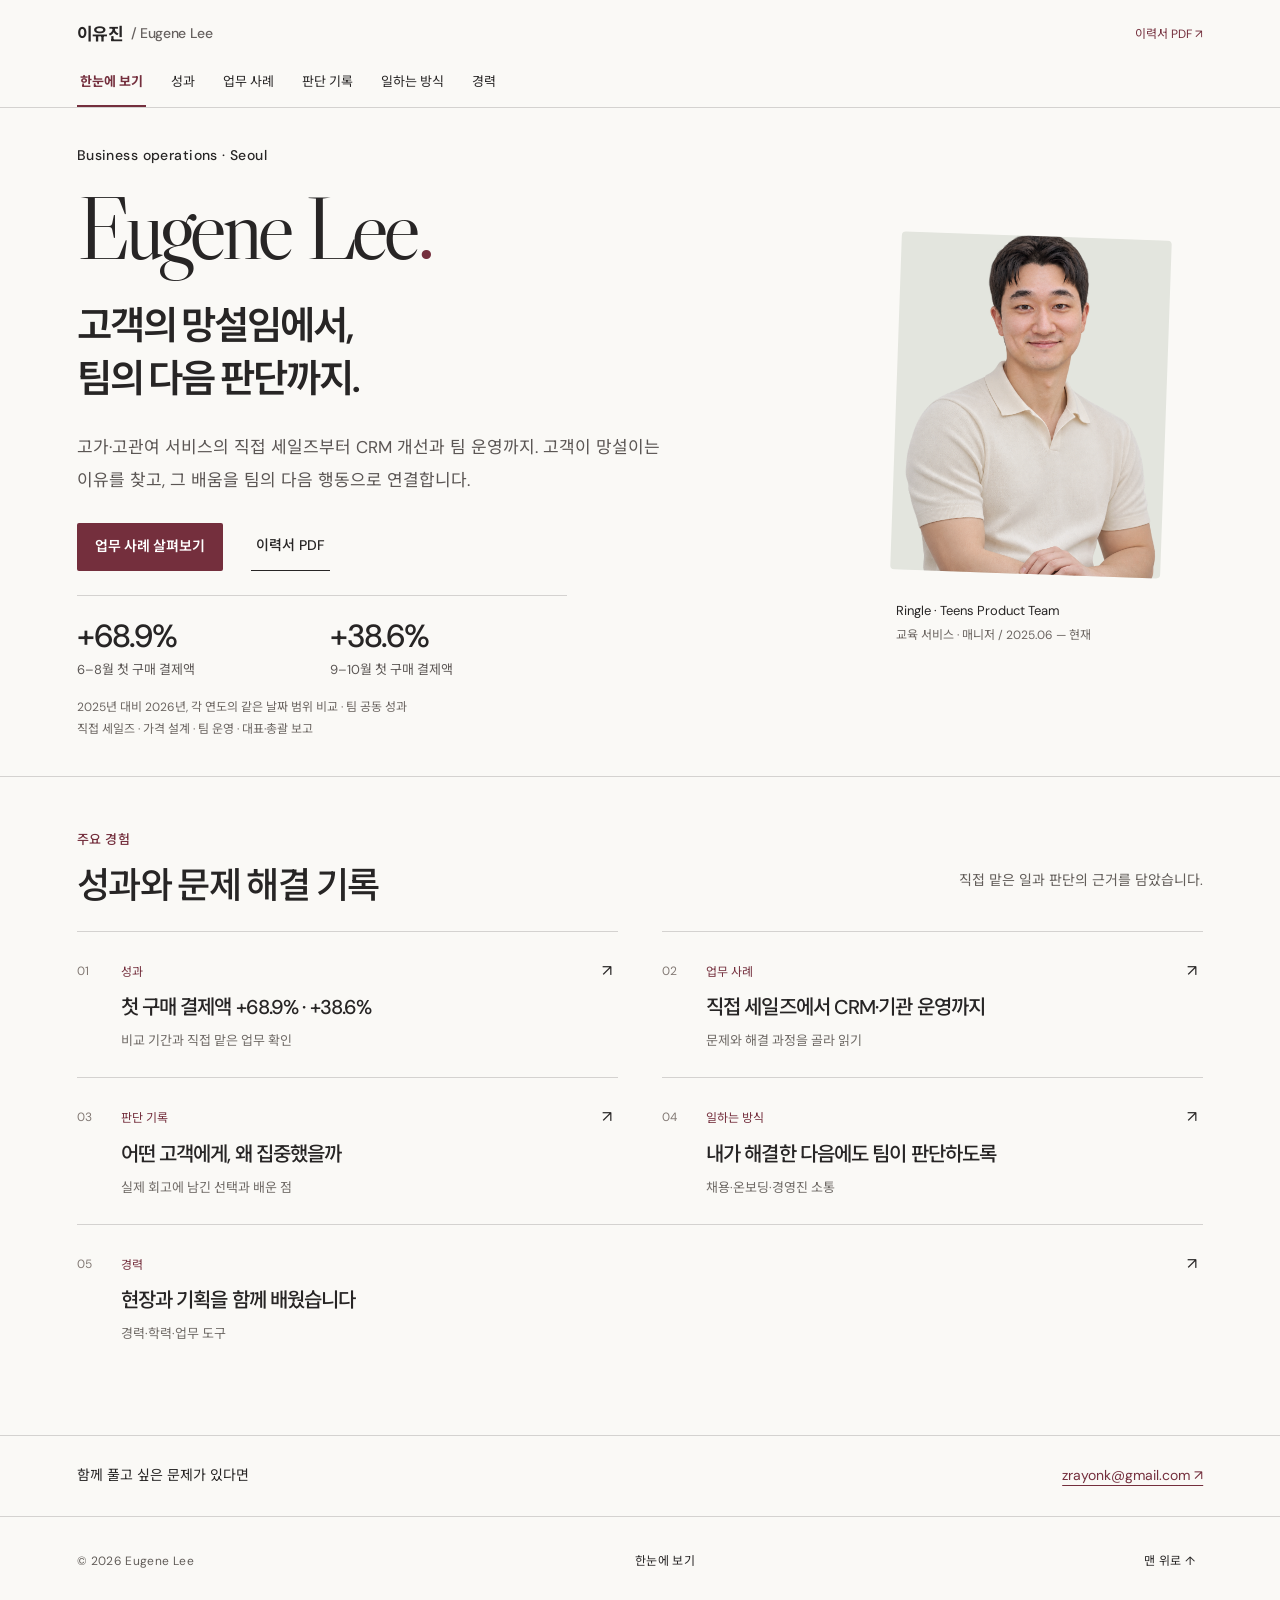
==== commit 4385f8df: "Make portfolio overview heading direct and descriptive" ====
--- a/index.html
+++ b/index.html
@@ -52,4 +52,4 @@
         <p class="portrait-label">Ringle · Teens Product Team<br> <span>교육 서비스 · 매니저 / 2025.06 — 현재</span></p>
         
       </div>
-    </section><section class="overview" aria-labelledby="overview-title"><div class="section-head"><div><p class="section-kicker">포트폴리오 둘러보기</p><h2 id="overview-title">궁금한 부분부터 읽어보세요.</h2></div><p>성과의 크기부터 판단의 과정까지.</p></div><div class="overview-links"><a href="growth.html"><span class="overview-number">01</span><div><small>성과</small><h3>첫 구매 결제액 +68.9% · +38.6%</h3><p>비교 기간과 직접 맡은 업무 확인</p></div><span aria-hidden="true">↗</span></a><a href="work.html"><span class="overview-number">02</span><div><small>업무 사례</small><h3>직접 세일즈에서 CRM·기관 운영까지</h3><p>문제와 해결 과정을 골라 읽기</p></div><span aria-hidden="true">↗</span></a><a href="decisions.html"><span class="overview-number">03</span><div><small>판단 기록</small><h3>어떤 고객에게, 왜 집중했을까</h3><p>실제 회고에 남긴 선택과 배운 점</p></div><span aria-hidden="true">↗</span></a><a href="leadership.html"><span class="overview-number">04</span><div><small>일하는 방식</small><h3>내가 해결한 다음에도 팀이 판단하도록</h3><p>채용·온보딩·경영진 소통</p></div><span aria-hidden="true">↗</span></a><a href="career.html"><span class="overview-number">05</span><div><small>경력</small><h3>현장과 기획을 함께 배웠습니다</h3><p>경력·학력·업무 도구</p></div><span aria-hidden="true">↗</span></a></div></section></main><aside class="page-contact"><span>함께 풀고 싶은 문제가 있다면</span><a href="mailto:zrayonk@gmail.com">zrayonk@gmail.com ↗</a></aside><footer><span>© 2026 Eugene Lee</span><a href="index.html">한눈에 보기</a><a href="#main-content">맨 위로 ↑</a></footer><script src="script.js?v=11"></script></body></html>+    </section><section class="overview" aria-labelledby="overview-title"><div class="section-head"><div><p class="section-kicker">주요 경험</p><h2 id="overview-title">성과와 문제 해결 기록</h2></div><p>직접 맡은 일과 판단의 근거를 담았습니다.</p></div><div class="overview-links"><a href="growth.html"><span class="overview-number">01</span><div><small>성과</small><h3>첫 구매 결제액 +68.9% · +38.6%</h3><p>비교 기간과 직접 맡은 업무 확인</p></div><span aria-hidden="true">↗</span></a><a href="work.html"><span class="overview-number">02</span><div><small>업무 사례</small><h3>직접 세일즈에서 CRM·기관 운영까지</h3><p>문제와 해결 과정을 골라 읽기</p></div><span aria-hidden="true">↗</span></a><a href="decisions.html"><span class="overview-number">03</span><div><small>판단 기록</small><h3>어떤 고객에게, 왜 집중했을까</h3><p>실제 회고에 남긴 선택과 배운 점</p></div><span aria-hidden="true">↗</span></a><a href="leadership.html"><span class="overview-number">04</span><div><small>일하는 방식</small><h3>내가 해결한 다음에도 팀이 판단하도록</h3><p>채용·온보딩·경영진 소통</p></div><span aria-hidden="true">↗</span></a><a href="career.html"><span class="overview-number">05</span><div><small>경력</small><h3>현장과 기획을 함께 배웠습니다</h3><p>경력·학력·업무 도구</p></div><span aria-hidden="true">↗</span></a></div></section></main><aside class="page-contact"><span>함께 풀고 싶은 문제가 있다면</span><a href="mailto:zrayonk@gmail.com">zrayonk@gmail.com ↗</a></aside><footer><span>© 2026 Eugene Lee</span><a href="index.html">한눈에 보기</a><a href="#main-content">맨 위로 ↑</a></footer><script src="script.js?v=11"></script></body></html>
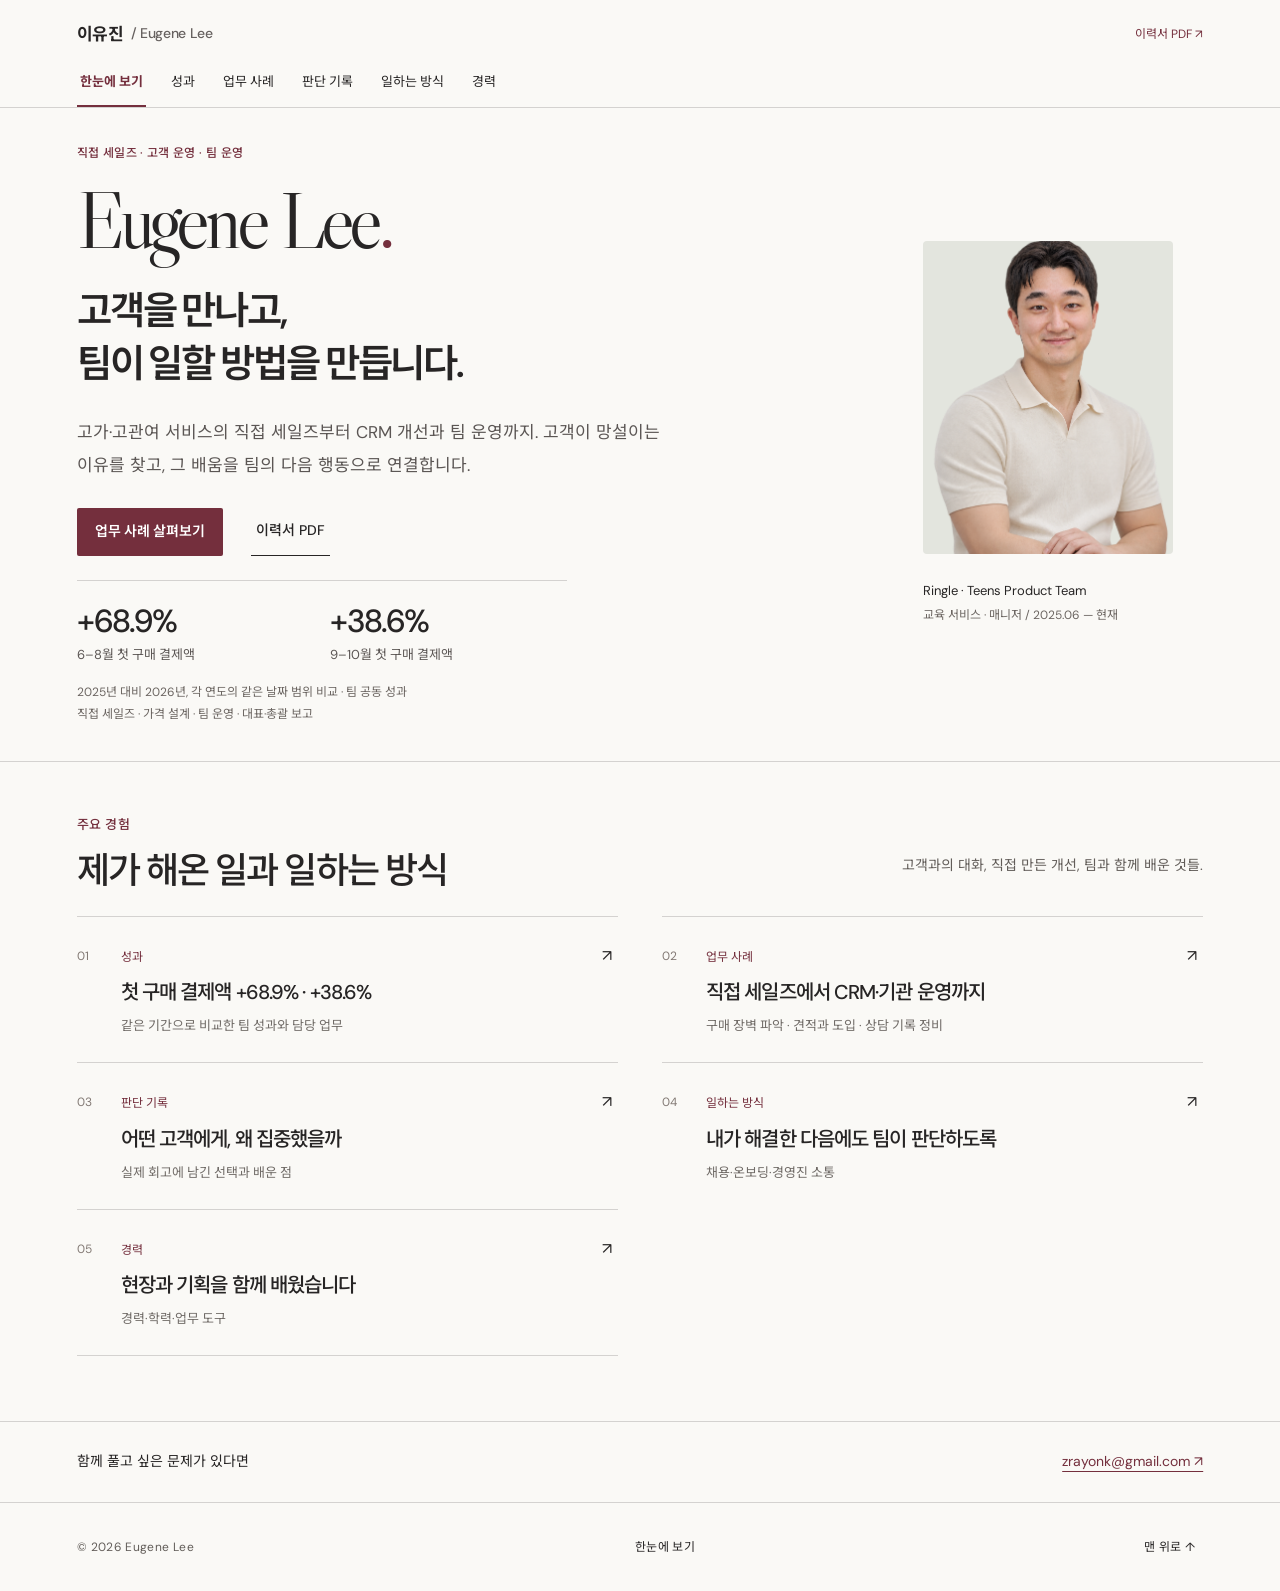
==== commit 6f59c476: "Refine personal portfolio copy and align portrait" ====
--- a/index.html
+++ b/index.html
@@ -18,7 +18,7 @@
   <link rel="preconnect" href="https://fonts.gstatic.com" crossorigin>
   <link href="https://fonts.googleapis.com/css2?family=DM+Sans:wght@400;500;600;700&family=Libre+Caslon+Display&family=Noto+Sans+KR:wght@400;500;600;700&display=swap" rel="stylesheet">
   <link rel="stylesheet" href="styles.css?v=9">
-  <link rel="stylesheet" href="editorial.css?v=11">
+  <link rel="stylesheet" href="editorial.css?v=13">
 </head>
 <body>
   <a class="skip-link" href="#main-content">본문으로 바로가기</a>
@@ -30,9 +30,9 @@
 <a href="leadership.html">일하는 방식</a>
 <a href="career.html">경력</a></nav></header><main id="main-content" tabindex="-1">    <section class="hero reveal">
       <div class="hero-copy">
-        <p class="eyebrow"><span></span> Business operations · Seoul</p>
+        <p class="eyebrow"><span></span> 직접 세일즈 · 고객 운영 · 팀 운영</p>
         <p class="nameplate" aria-hidden="true">Eugene Lee<span>.</span></p>
-        <h1>고객의 망설임에서,<br> <em>팀의 다음 판단까지.</em></h1>
+        <h1>고객을 만나고,<br> <em>팀이 일할 방법을 만듭니다.</em></h1>
         <p class="hero-lede">고가·고관여 서비스의 직접 세일즈부터 CRM 개선과 팀 운영까지. 고객이 망설이는 이유를 찾고, 그 배움을 팀의 다음 행동으로 연결합니다.</p>
         <div class="hero-actions">
           <a class="button primary" href="work.html">업무 사례 살펴보기</a>
@@ -52,4 +52,4 @@
         <p class="portrait-label">Ringle · Teens Product Team<br> <span>교육 서비스 · 매니저 / 2025.06 — 현재</span></p>
         
       </div>
-    </section><section class="overview" aria-labelledby="overview-title"><div class="section-head"><div><p class="section-kicker">주요 경험</p><h2 id="overview-title">성과와 문제 해결 기록</h2></div><p>직접 맡은 일과 판단의 근거를 담았습니다.</p></div><div class="overview-links"><a href="growth.html"><span class="overview-number">01</span><div><small>성과</small><h3>첫 구매 결제액 +68.9% · +38.6%</h3><p>비교 기간과 직접 맡은 업무 확인</p></div><span aria-hidden="true">↗</span></a><a href="work.html"><span class="overview-number">02</span><div><small>업무 사례</small><h3>직접 세일즈에서 CRM·기관 운영까지</h3><p>문제와 해결 과정을 골라 읽기</p></div><span aria-hidden="true">↗</span></a><a href="decisions.html"><span class="overview-number">03</span><div><small>판단 기록</small><h3>어떤 고객에게, 왜 집중했을까</h3><p>실제 회고에 남긴 선택과 배운 점</p></div><span aria-hidden="true">↗</span></a><a href="leadership.html"><span class="overview-number">04</span><div><small>일하는 방식</small><h3>내가 해결한 다음에도 팀이 판단하도록</h3><p>채용·온보딩·경영진 소통</p></div><span aria-hidden="true">↗</span></a><a href="career.html"><span class="overview-number">05</span><div><small>경력</small><h3>현장과 기획을 함께 배웠습니다</h3><p>경력·학력·업무 도구</p></div><span aria-hidden="true">↗</span></a></div></section></main><aside class="page-contact"><span>함께 풀고 싶은 문제가 있다면</span><a href="mailto:zrayonk@gmail.com">zrayonk@gmail.com ↗</a></aside><footer><span>© 2026 Eugene Lee</span><a href="index.html">한눈에 보기</a><a href="#main-content">맨 위로 ↑</a></footer><script src="script.js?v=11"></script></body></html>+    </section><section class="overview" aria-labelledby="overview-title"><div class="section-head"><div><p class="section-kicker">주요 경험</p><h2 id="overview-title">제가 해온 일과 일하는 방식</h2></div><p>고객과의 대화, 직접 만든 개선, 팀과 함께 배운 것들.</p></div><div class="overview-links"><a href="growth.html"><span class="overview-number">01</span><div><small>성과</small><h3>첫 구매 결제액 +68.9% · +38.6%</h3><p>같은 기간으로 비교한 팀 성과와 담당 업무</p></div><span aria-hidden="true">↗</span></a><a href="work.html"><span class="overview-number">02</span><div><small>업무 사례</small><h3>직접 세일즈에서 CRM·기관 운영까지</h3><p>구매 장벽 파악 · 견적과 도입 · 상담 기록 정비</p></div><span aria-hidden="true">↗</span></a><a href="decisions.html"><span class="overview-number">03</span><div><small>판단 기록</small><h3>어떤 고객에게, 왜 집중했을까</h3><p>실제 회고에 남긴 선택과 배운 점</p></div><span aria-hidden="true">↗</span></a><a href="leadership.html"><span class="overview-number">04</span><div><small>일하는 방식</small><h3>내가 해결한 다음에도 팀이 판단하도록</h3><p>채용·온보딩·경영진 소통</p></div><span aria-hidden="true">↗</span></a><a href="career.html"><span class="overview-number">05</span><div><small>경력</small><h3>현장과 기획을 함께 배웠습니다</h3><p>경력·학력·업무 도구</p></div><span aria-hidden="true">↗</span></a></div></section></main><aside class="page-contact"><span>함께 풀고 싶은 문제가 있다면</span><a href="mailto:zrayonk@gmail.com">zrayonk@gmail.com ↗</a></aside><footer><span>© 2026 Eugene Lee</span><a href="index.html">한눈에 보기</a><a href="#main-content">맨 위로 ↑</a></footer><script src="script.js?v=13"></script></body></html>
--- a/editorial.css
+++ b/editorial.css
@@ -2,14 +2,14 @@
 body{font-feature-settings:"palt";color:var(--ink)}
 h1,h2,h3{text-wrap:balance}p{text-wrap:pretty}.topbar{background:rgba(250,249,246,.96);backdrop-filter:blur(12px);max-width:none}.brand{letter-spacing:-.02em;font-size:17px}.brand span{font-size:14px;color:#66615f}.topbar nav .nav-cta{border-radius:2px}.topbar nav a[aria-current="location"]{color:var(--green)}
 .hero{max-width:1440px;grid-template-columns:minmax(0,1.45fr) minmax(0,.7fr);gap:70px;align-items:center;padding-top:64px;padding-bottom:64px}.hero-copy{padding-bottom:0}.eyebrow{font-size:14px;letter-spacing:.03em;font-weight:500;margin:0}.eyebrow>span{display:none}.nameplate{font-family:"Libre Caslon Display",Georgia,serif;font-size:clamp(70px,8.6vw,132px);letter-spacing:-.065em;line-height:1.05;margin:22px 0 38px;white-space:nowrap}.nameplate span{color:var(--green)}h1{font-size:clamp(30px,3.25vw,48px);line-height:1.4;margin:0 0 24px;font-weight:600;letter-spacing:-.055em}h1 em{color:var(--ink)}h1 em:after{display:none}.hero-lede{font-size:17px;line-height:1.95;max-width:35em;color:#5b5654}.hero-actions{margin-top:25px;gap:28px}.button{border-radius:2px;min-height:48px;font-size:14px;padding:12px 18px}.button.primary{background:var(--green)}.button.text{font-weight:500}.button:hover{box-shadow:none!important}.proof-strip{margin-top:35px;padding-top:20px;max-width:490px}.proof-strip strong{font-size:32px;font-weight:500;font-variant-numeric:tabular-nums}.proof-strip span{font-size:13px;color:#5b5654}.growth-note{color:#6b6561;font-size:12px;max-width:480px}
-.portrait-wrap{max-width:340px;align-self:center}.portrait-field{border-radius:4px;aspect-ratio:4/5;background:#e3e5de;transform:rotate(2deg)}.portrait-field:before{display:none}.portrait-field img{bottom:-9%;width:108%;max-width:none;left:-4%}.portrait-label{font-size:13px;margin:25px 0 0;color:var(--ink);line-height:1.9}.portrait-label span{font-size:12px;color:#6b6561}
+.portrait-wrap{max-width:340px;align-self:center}.portrait-field{border-radius:4px;aspect-ratio:4/5;background:#e3e5de;transform:none}.portrait-field:before{display:none}.portrait-field img{bottom:-9%;width:108%;max-width:none;left:-4%}.portrait-label{font-size:13px;margin:25px 0 0;color:var(--ink);line-height:1.9}.portrait-label span{font-size:12px;color:#6b6561}
 .section-kicker{font-size:13px;font-weight:500;letter-spacing:.035em;color:var(--green)}.personal-note{max-width:1440px;margin:auto;padding:48px var(--gutter) 65px;display:grid;grid-template-columns:1fr 2.15fr;gap:60px;border-top:1px solid var(--line)}.personal-note h2{font-size:clamp(25px,2.5vw,35px);line-height:1.65;font-weight:500;margin:0 0 20px}.personal-note p:not(.section-kicker){font-size:16px;color:#5b5654;line-height:1.95;max-width:650px}.personal-note a{display:inline-flex;min-height:44px;align-items:center;color:var(--green);font-size:14px;text-underline-offset:5px}
 .growth-band{background:var(--sand);color:var(--ink);padding:64px var(--gutter)}.growth-content{max-width:1248px}.growth-heading{max-width:760px;margin-bottom:36px}.growth-heading h2{font-weight:500;font-size:clamp(29px,3vw,42px)}.growth-band .section-kicker,.growth-number,.bar-row.current b,.metric-basis b{color:var(--green)}.growth-heading>p:last-child,.period-label,.growth-context,.comparison-chart figcaption,.supporting-metric,.metric-basis{color:#625d59}.growth-heading b,.supporting-metric b{color:var(--ink)}.growth-panel,.supporting-metric,.metric-basis{border-color:var(--line)}.growth-number{font-size:clamp(48px,5.2vw,70px);font-weight:500;font-variant-numeric:tabular-nums}.bar-track{background:#2725250c}.bar-track i{background:#b7afaa}.bar-row.current .bar-track i{background:var(--green)}.contribution-caption{font-size:14px;color:#625d59;border-top:1px solid var(--line);padding-top:24px;margin:32px 0 0}.metric-basis{font-size:13px}.metric-basis summary:hover{color:var(--green)}
 .case-section{max-width:1440px}.section-head h2,.career h2{font-size:clamp(31px,3.7vw,48px);font-weight:500}.section-head>p{font-size:14px;color:#625d59}.case{grid-template-columns:145px minmax(0,1fr);gap:42px;padding:48px 0}.case:before{display:none}.case-meta span{background:none;border-top:2px solid var(--green);padding:12px 0 0;font-size:11px;color:var(--green);letter-spacing:.05em}.case-meta p{font-size:13px;color:#625d59}.case-body h3{font-size:clamp(27px,2.8vw,38px);font-weight:500;line-height:1.45}.case-summary{font-size:17px;line-height:1.95;color:#5b5654;max-width:750px}.case-grid{display:block;margin-top:27px;max-width:800px}.case-grid>div{display:grid;grid-template-columns:130px minmax(0,1fr);gap:24px;padding:17px 0;border-top:1px solid var(--line);align-items:baseline}.case-grid small{font-size:14px;font-weight:500}.case-grid p{font-size:16px;margin:0;color:#5b5654;line-height:1.9}.metric{grid-column:2;display:flex;align-items:baseline;flex-wrap:wrap;gap:8px 24px;border-left:0;border-top:0;padding:0;margin-top:-14px}.metric strong{font-size:18px;font-weight:500;margin:0}.metric p{font-size:13px;margin:0}.metric br{display:none}.metric>span{font-size:12px}.metric>small{flex-basis:100%;font-size:12px}.detail-results p,.detail-intro{font-size:15px}.detail-results dl,.detail-note{font-size:13px}.detail-results .detail-label{font-size:15px}
 .leadership{background:var(--sand)}.leadership-inner{max-width:1248px}.leadership h2{font-size:clamp(30px,3.6vw,49px);font-weight:500;max-width:930px;line-height:1.45}.leadership-lede{font-size:17px;line-height:2;color:#5b5654}.leadership-grid h3{font-size:clamp(26px,2.5vw,34px);font-weight:500;line-height:1.5}.leadership-grid li{font-size:16px;gap:16px;grid-template-columns:110px minmax(0,1fr)}.leadership-grid li b{font-weight:500;font-size:14px}.leadership-grid li span,.async-note,.reflection-note{color:#5b5654}.leadership-grid .section-kicker{font-size:13px}.reflection-note{max-width:900px}.career{max-width:1440px;margin:auto}.timeline h3{font-weight:500}.tools-note{max-width:1440px;margin:auto;padding:0 var(--gutter) 65px;display:flex;gap:35px;flex-wrap:wrap}.tools-note p{font-size:14px;margin:0;color:#625d59}
 .contact{background:var(--paper);color:var(--ink);border-top:1px solid var(--line);max-width:1440px;margin:auto}.contact .section-kicker{color:var(--green)}.contact h2{font-size:clamp(32px,4vw,56px);font-weight:500;line-height:1.5}.contact em{color:var(--green)}.button.light{background:var(--green);color:white}.button.outline{color:var(--ink);border-color:var(--ink)}footer{background:var(--paper);color:#625d59;border-color:var(--line)}footer a{color:var(--ink)}
 @media(max-width:1000px){.hero{gap:35px;grid-template-columns:minmax(0,1.2fr) minmax(0,.65fr)}.nameplate{font-size:clamp(65px,9vw,95px)}.hero-lede{font-size:16px}.personal-note{grid-template-columns:1fr 2fr;gap:30px}.leadership-grid{grid-template-columns:1fr;gap:36px}.case{grid-template-columns:120px minmax(0,1fr);gap:28px}}
-@media(max-width:700px){.hero{display:grid;grid-template-columns:minmax(0,1fr);gap:36px;padding-top:35px;padding-bottom:42px}.nameplate{font-size:clamp(60px,15vw,100px);margin:22px 0 30px}h1{font-size:clamp(28px,6.8vw,42px)}.portrait-wrap{max-width:none;display:grid;grid-template-columns:112px minmax(0,1fr);gap:24px;align-items:center;justify-self:stretch}.portrait-field{max-width:112px;aspect-ratio:4/5;transform:rotate(-2deg)}.portrait-label{margin:0}.hero-copy{padding:0}.proof-strip{margin-top:28px}.personal-note{display:block;padding-block:35px 45px}.personal-note .section-kicker{margin:0 0 22px}.personal-note h2{font-size:25px}.personal-note h2 br{display:none}.growth-band{padding-block:45px}.growth-comparisons{gap:32px}.case{display:block;padding-block:35px}.case-meta{display:block;margin-bottom:22px}.case-meta p{display:inline;margin-left:15px}.case-meta span{font-size:10px}.case-body h3{font-size:29px}.case-grid>div{display:block;padding-block:15px}.case-grid p{font-size:16px;margin-top:7px}.metric{margin-top:24px;gap:8px 16px}.leadership-grid li{display:block}.leadership-grid li b{display:block;margin-bottom:8px}.leadership-grid li span{display:block}.leadership>.leadership-inner>.section-kicker{font-size:13px}.hero-actions{gap:24px}.brand{font-size:15px}.brand span{font-size:12px}.tools-note{gap:14px}.contact h2{font-size:32px}}
+@media(max-width:700px){.hero{display:grid;grid-template-columns:minmax(0,1fr);gap:36px;padding-top:35px;padding-bottom:42px}.nameplate{font-size:clamp(60px,15vw,100px);margin:22px 0 30px}h1{font-size:clamp(28px,6.8vw,42px)}.portrait-wrap{max-width:none;display:grid;grid-template-columns:112px minmax(0,1fr);gap:24px;align-items:center;justify-self:stretch}.portrait-field{max-width:112px;aspect-ratio:4/5;transform:none}.portrait-label{margin:0}.hero-copy{padding:0}.proof-strip{margin-top:28px}.personal-note{display:block;padding-block:35px 45px}.personal-note .section-kicker{margin:0 0 22px}.personal-note h2{font-size:25px}.personal-note h2 br{display:none}.growth-band{padding-block:45px}.growth-comparisons{gap:32px}.case{display:block;padding-block:35px}.case-meta{display:block;margin-bottom:22px}.case-meta p{display:inline;margin-left:15px}.case-meta span{font-size:10px}.case-body h3{font-size:29px}.case-grid>div{display:block;padding-block:15px}.case-grid p{font-size:16px;margin-top:7px}.metric{margin-top:24px;gap:8px 16px}.leadership-grid li{display:block}.leadership-grid li b{display:block;margin-bottom:8px}.leadership-grid li span{display:block}.leadership>.leadership-inner>.section-kicker{font-size:13px}.hero-actions{gap:24px}.brand{font-size:15px}.brand span{font-size:12px}.tools-note{gap:14px}.contact h2{font-size:32px}}
 @media(prefers-reduced-motion:reduce){.portrait-field{transform:none}}
 
 .decision-journal{padding:var(--section) var(--gutter);max-width:1600px;margin:auto;border-top:1px solid var(--line)}
@@ -23,3 +23,7 @@
 @media print{.page-header,.page-contact,footer{display:none}}
 
 .page-heading{font-size:clamp(29px,3.7vw,48px);font-weight:500;line-height:1.45;margin:12px 0 24px}.growth-detail-link{font-size:14px;color:var(--green);display:inline-flex;min-height:44px;align-items:center;text-underline-offset:5px}
+
+/* Personal introduction: upright portrait and a balanced reading hierarchy. */
+.hero{grid-template-columns:minmax(0,1.6fr) minmax(220px,.65fr);gap:52px;align-items:center}.hero .nameplate{font-size:clamp(58px,6.2vw,84px);margin:16px 0 22px}.hero .portrait-wrap{max-width:250px}.portrait-field{transform:none!important}.overview-links>a:last-child{grid-column:auto}.overview-links>a:last-child{border-bottom:1px solid var(--line)}.overview .section-head>p{max-width:310px;line-height:1.8}.overview-links>a{padding:25px 0}.hero .eyebrow{font-size:12px;color:var(--green)}
+@media(max-width:700px){.hero{grid-template-columns:minmax(0,1fr);gap:24px}.hero .nameplate{font-size:60px}.hero .portrait-wrap{max-width:none;grid-template-columns:96px 1fr}.hero .portrait-field{max-width:96px}.hero h1{font-size:29px}.overview .section-head>p{max-width:none}.overview-links>a:last-child{grid-column:auto}}
